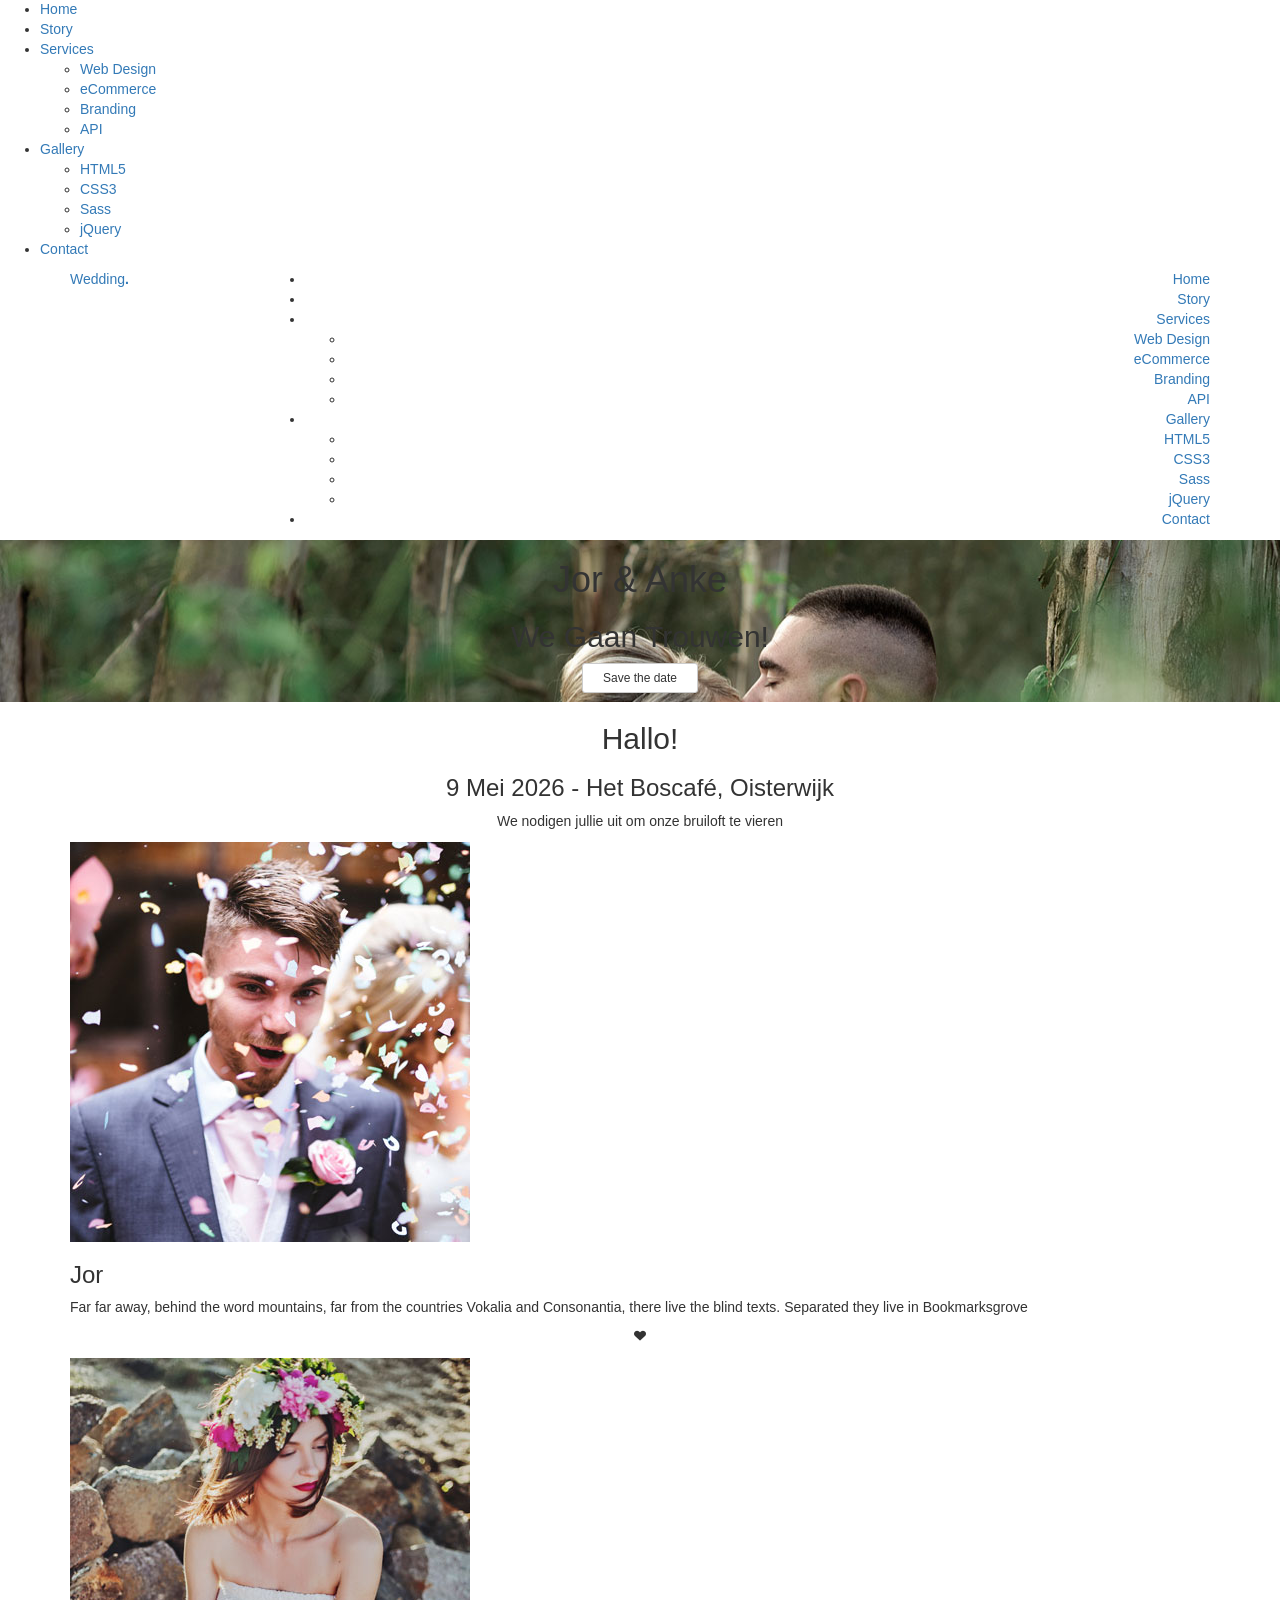
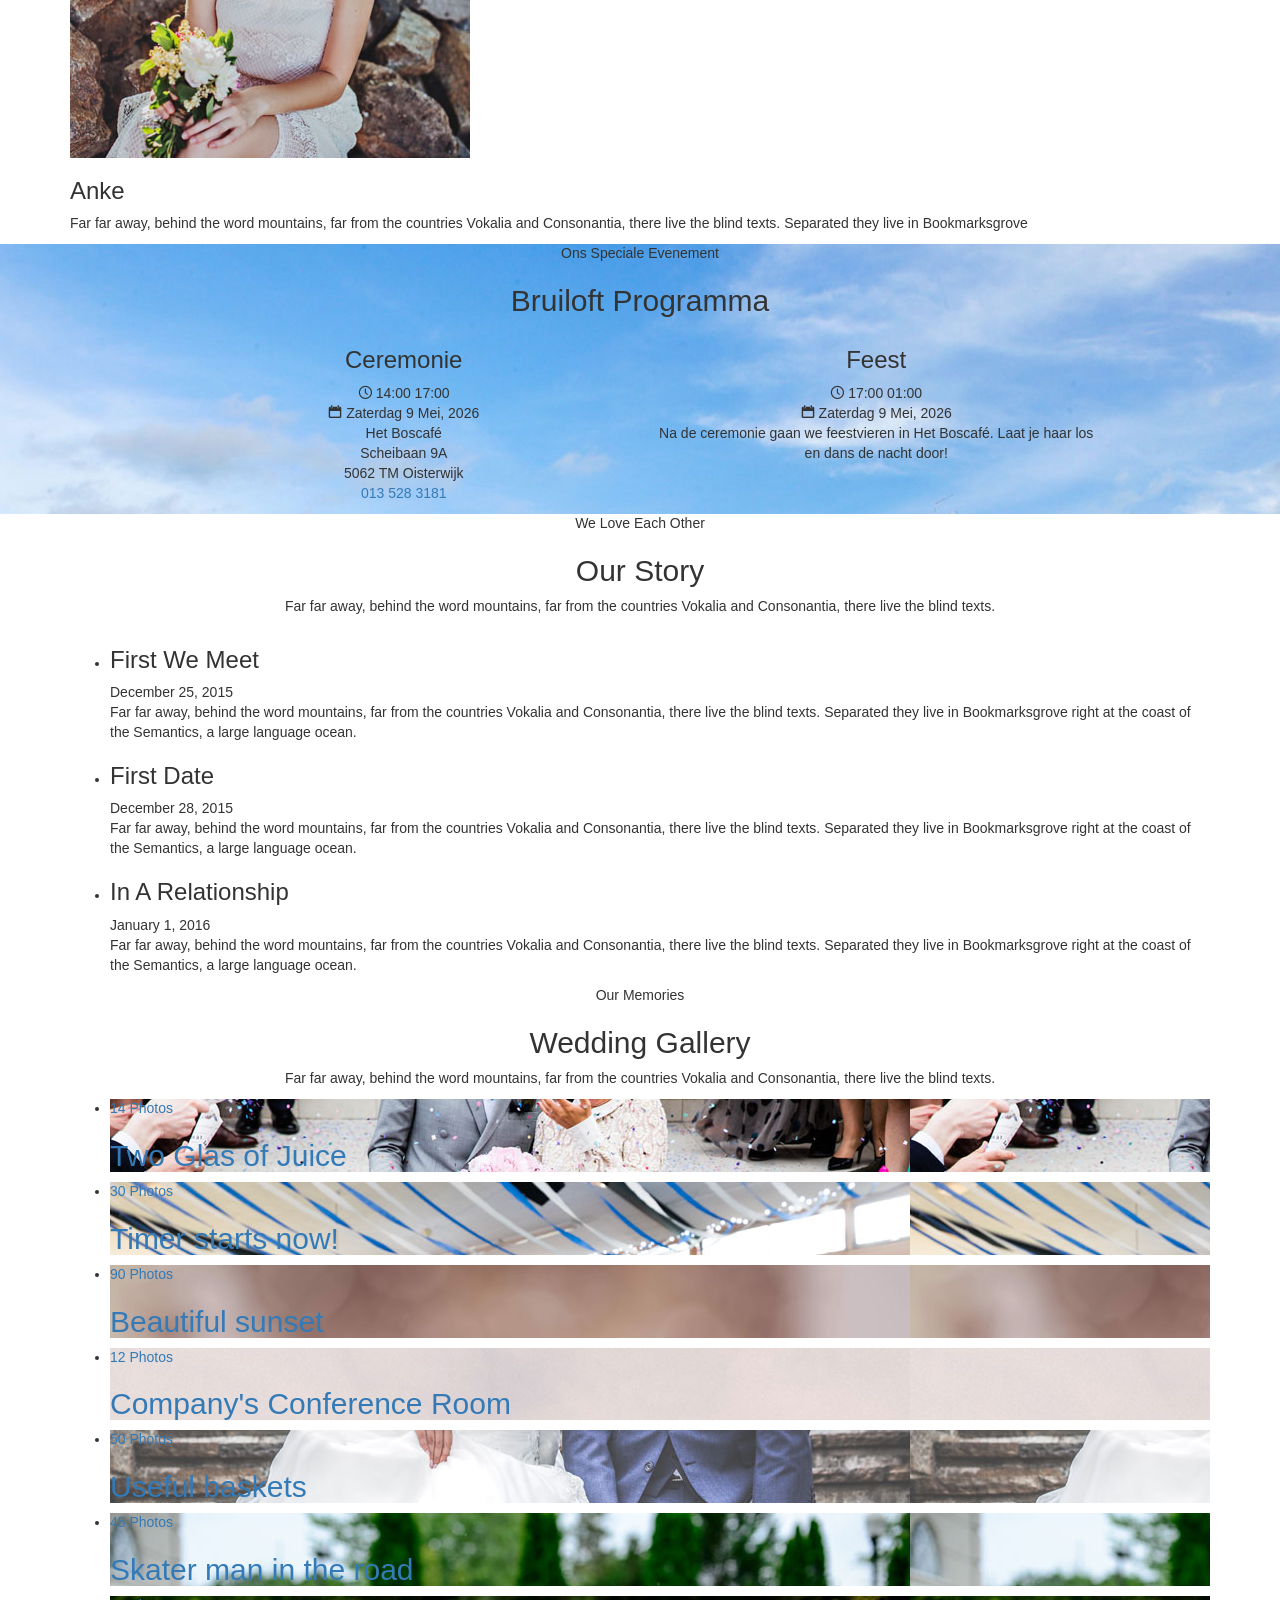
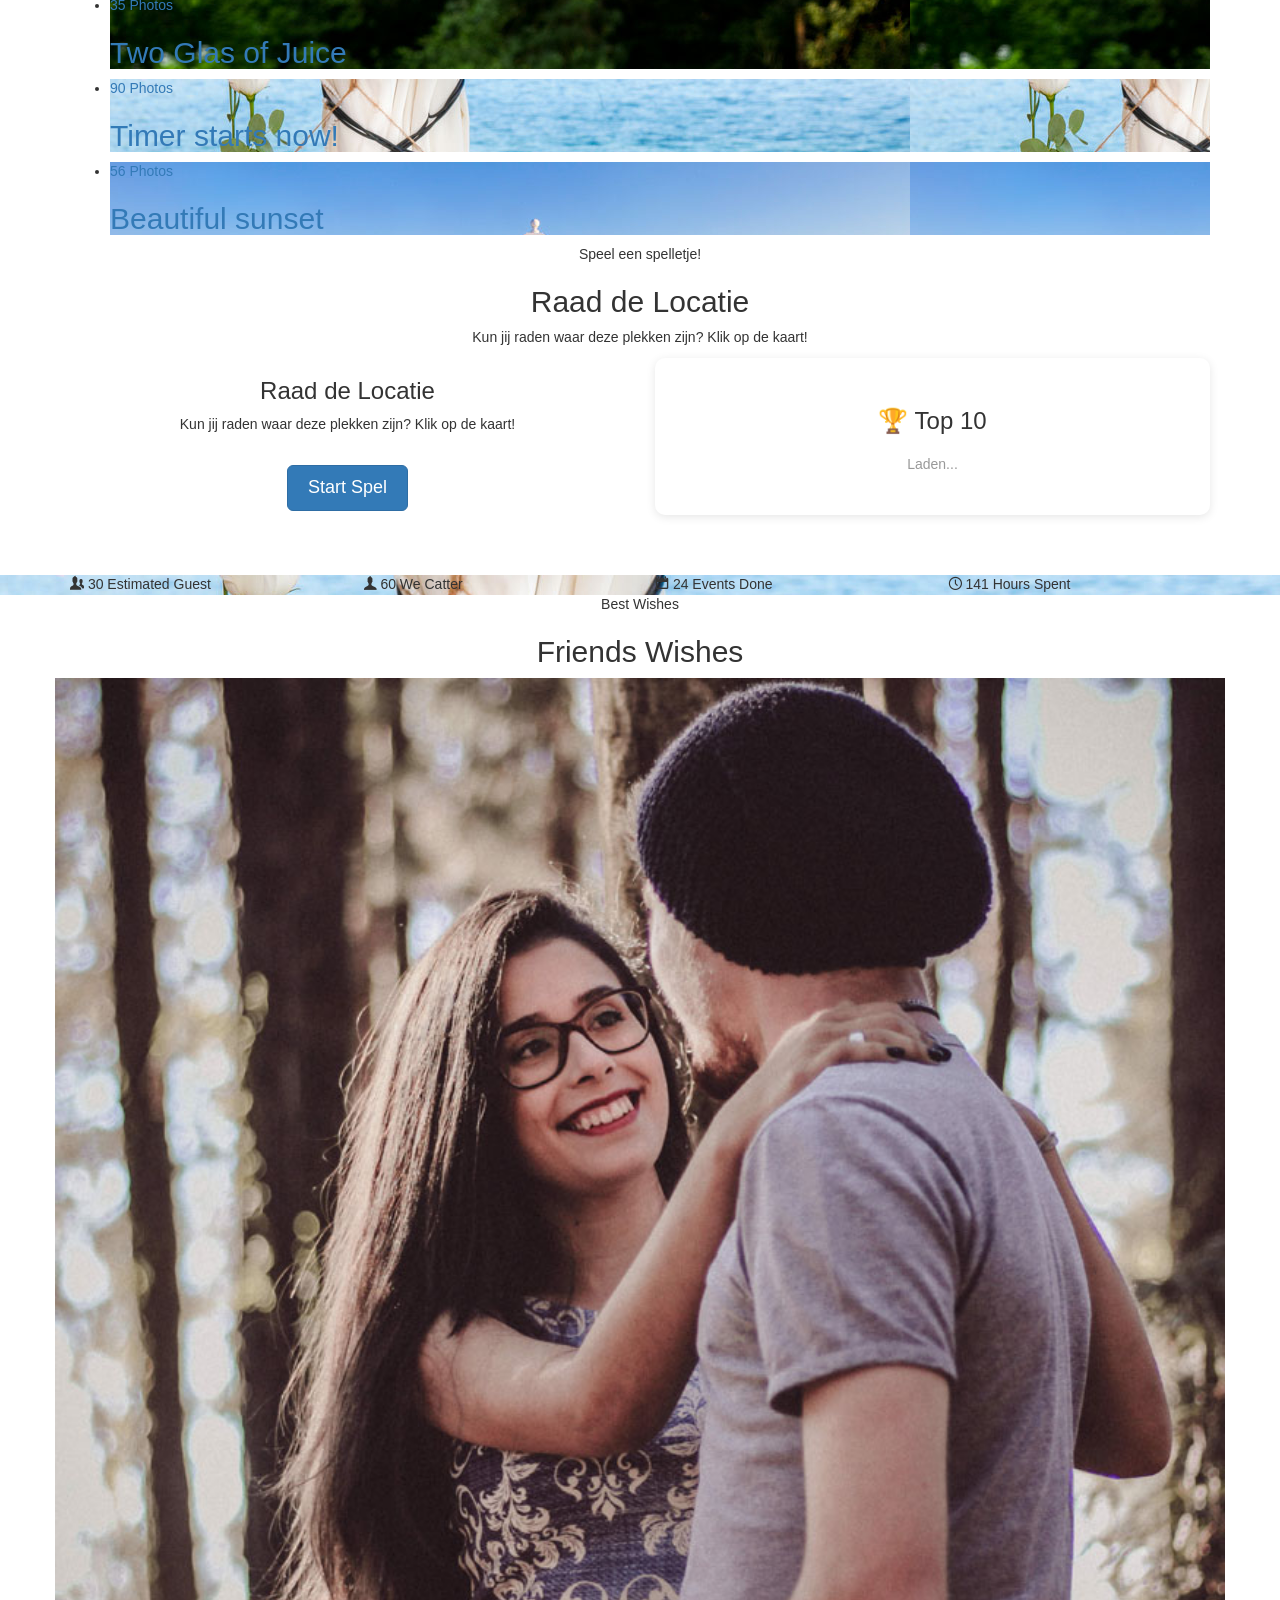
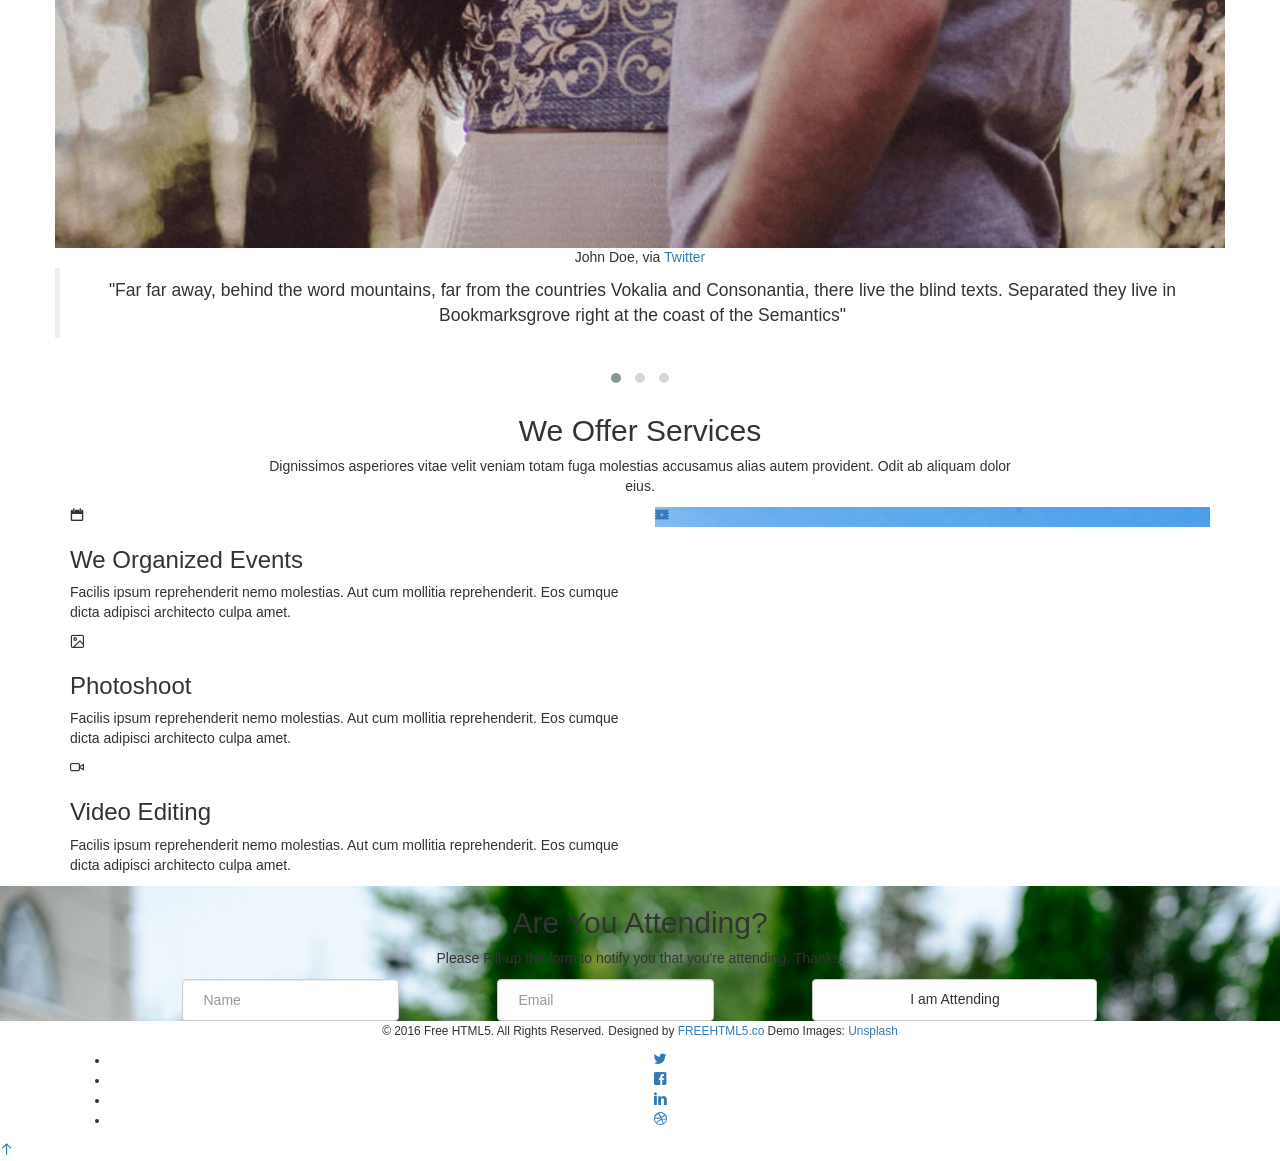
==== index.html @ e44f1c4b "goeguesser" ====
<!DOCTYPE html>
<!--[if lt IE 7]>      <html class="no-js lt-ie9 lt-ie8 lt-ie7"> <![endif]-->
<!--[if IE 7]>         <html class="no-js lt-ie9 lt-ie8"> <![endif]-->
<!--[if IE 8]>         <html class="no-js lt-ie9"> <![endif]-->
<!--[if gt IE 8]><!--> <html class="no-js"> <!--<![endif]-->
	<head>
	<meta charset="utf-8">
	<meta http-equiv="X-UA-Compatible" content="IE=edge">
	<title>Bruiloft Jor & Anke - 9 Mei 2026</title>
	<meta name="viewport" content="width=device-width, initial-scale=1">
	<meta name="description" content="Free HTML5 Template by FREEHTML5.CO" />
	<meta name="keywords" content="free html5, free template, free bootstrap, html5, css3, mobile first, responsive" />
	<meta name="author" content="FREEHTML5.CO" />
	
	<!-- Favicon -->
	<link rel="icon" type="image/png" href="images/website-icon.png">

  <!-- 
	//////////////////////////////////////////////////////

	FREE HTML5 TEMPLATE 
	DESIGNED & DEVELOPED by FREEHTML5.CO
		
	Website: 		http://freehtml5.co/
	Email: 			info@freehtml5.co
	Twitter: 		http://twitter.com/fh5co
	Facebook: 		https://www.facebook.com/fh5co

	//////////////////////////////////////////////////////
	 -->

  	<!-- Facebook and Twitter integration -->
	<meta property="og:title" content=""/>
	<meta property="og:image" content=""/>
	<meta property="og:url" content=""/>
	<meta property="og:site_name" content=""/>
	<meta property="og:description" content=""/>
	<meta name="twitter:title" content="" />
	<meta name="twitter:image" content="" />
	<meta name="twitter:url" content="" />
	<meta name="twitter:card" content="" />

	<link href='https://fonts.googleapis.com/css?family=Work+Sans:400,300,600,400italic,700' rel='stylesheet' type='text/css'>
	<link href="https://fonts.googleapis.com/css?family=Sacramento" rel="stylesheet">
	
	<!-- Animate.css -->
	<link rel="stylesheet" href="css/animate.css">
	<!-- Icomoon Icon Fonts-->
	<link rel="stylesheet" href="css/icomoon.css">
	<!-- Bootstrap  -->
	<link rel="stylesheet" href="css/bootstrap.css">

	<!-- Magnific Popup -->
	<link rel="stylesheet" href="css/magnific-popup.css">

	<!-- Owl Carousel  -->
	<link rel="stylesheet" href="css/owl.carousel.min.css">
	<link rel="stylesheet" href="css/owl.theme.default.min.css">

	<!-- Theme style  -->
	<link rel="stylesheet" href="css/style.css">

	<!-- Leaflet CSS -->
	<link rel="stylesheet" href="https://unpkg.com/leaflet@1.9.4/dist/leaflet.css" />

	<!-- Game Modal CSS -->
	<style>
		.game-modal {
			display: none;
			position: fixed;
			z-index: 9999;
			top: 0;
			left: 0;
			width: 100%;
			height: 100%;
			background-color: rgba(0, 0, 0, 0.95);
			overflow: auto;
		}
		.game-modal.active {
			display: block;
		}
		.game-modal-content {
			position: relative;
			width: 100%;
			height: 100%;
			padding: 20px;
			box-sizing: border-box;
		}
		.game-close {
			position: absolute;
			top: 20px;
			right: 30px;
			color: #fff;
			font-size: 40px;
			font-weight: bold;
			cursor: pointer;
			z-index: 10000;
			transition: color 0.3s;
		}
		.game-close:hover {
			color: #F14E95;
		}
		#game-play-modal .row {
			display: flex;
			height: calc(100vh - 40px);
			margin: 0;
			flex-wrap: nowrap;
		}
		#game-play-modal #map {
			height: calc(100vh - 100px);
			border-radius: 5px;
			border: 2px solid #ddd;
		}
		#game-play-modal .col-md-4 {
			background: white;
			padding: 20px;
			border-radius: 5px;
			margin-right: 15px;
			height: calc(100vh - 40px);
			overflow-y: auto;
			flex: 0 0 33.333333%;
			max-width: 33.333333%;
		}
		#game-play-modal .col-md-8 {
			padding-left: 0;
			flex: 0 0 66.666667%;
			max-width: 66.666667%;
		}
		#game-end-modal {
			background: white;
			padding: 40px;
			border-radius: 10px;
			max-width: 700px;
			margin: 5vh auto;
			max-height: 90vh;
			overflow-y: auto;
		}
	</style>

	<!-- Modernizr JS -->
	<script src="js/modernizr-2.6.2.min.js"></script>
	<!-- FOR IE9 below -->
	<!--[if lt IE 9]>
	<script src="js/respond.min.js"></script>
	<![endif]-->

	</head>
	<body>
		
	<div class="fh5co-loader"></div>
	
	<div id="page">
	<nav class="fh5co-nav" role="navigation">
		<div class="container">
			<div class="row">
				<div class="col-xs-2">
					<div id="fh5co-logo"><a href="index.html">Wedding<strong>.</strong></a></div>
				</div>
				<div class="col-xs-10 text-right menu-1">
					<ul>
						<li class="active"><a href="index.html">Home</a></li>
						<li><a href="about.html">Story</a></li>
						<li class="has-dropdown">
							<a href="services.html">Services</a>
							<ul class="dropdown">
								<li><a href="#">Web Design</a></li>
								<li><a href="#">eCommerce</a></li>
								<li><a href="#">Branding</a></li>
								<li><a href="#">API</a></li>
							</ul>
						</li>
						<li class="has-dropdown">
							<a href="gallery.html">Gallery</a>
							<ul class="dropdown">
								<li><a href="#">HTML5</a></li>
								<li><a href="#">CSS3</a></li>
								<li><a href="#">Sass</a></li>
								<li><a href="#">jQuery</a></li>
							</ul>
						</li>
						<li><a href="contact.html">Contact</a></li>
					</ul>
				</div>
			</div>
			
		</div>
	</nav>

	<header id="fh5co-header" class="fh5co-cover" role="banner" style="background-image:url(images/img_bg_2.jpg);" data-stellar-background-ratio="0.5">
		<div class="overlay"></div>
		<div class="container">
			<div class="row">
				<div class="col-md-8 col-md-offset-2 text-center">
					<div class="display-t">
						<div class="display-tc animate-box" data-animate-effect="fadeIn">
							<h1>Jor &amp; Anke</h1>
							<h2>We Gaan Trouwen!</h2>
							<div class="simply-countdown simply-countdown-one"></div>
							<p><a href="#" class="btn btn-default btn-sm">Save the date</a></p>
						</div>
					</div>
				</div>
			</div>
		</div>
	</header>

	<div id="fh5co-couple">
		<div class="container">
			<div class="row">
				<div class="col-md-8 col-md-offset-2 text-center fh5co-heading animate-box">
					<h2>Hallo!</h2>
					<h3>9 Mei 2026 - Het Boscafé, Oisterwijk</h3>
					<p>We nodigen jullie uit om onze bruiloft te vieren</p>
				</div>
			</div>
			<div class="couple-wrap animate-box">
				<div class="couple-half">
					<div class="groom">
						<img src="images/groom.jpg" alt="groom" class="img-responsive">
					</div>
					<div class="desc-groom">
						<h3>Jor</h3>
						<p>Far far away, behind the word mountains, far from the countries Vokalia and Consonantia, there live the blind texts. Separated they live in Bookmarksgrove</p>
					</div>
				</div>
				<p class="heart text-center"><i class="icon-heart2"></i></p>
				<div class="couple-half">
					<div class="bride">
						<img src="images/bride.jpg" alt="groom" class="img-responsive">
					</div>
					<div class="desc-bride">
						<h3>Anke</h3>
						<p>Far far away, behind the word mountains, far from the countries Vokalia and Consonantia, there live the blind texts. Separated they live in Bookmarksgrove</p>
					</div>
				</div>
			</div>
		</div>
	</div>

	<div id="fh5co-event" class="fh5co-bg" style="background-image:url(images/img_bg_3.jpg);">
		<div class="overlay"></div>
		<div class="container">
			<div class="row">
				<div class="col-md-8 col-md-offset-2 text-center fh5co-heading animate-box">
					<span>Ons Speciale Evenement</span>
					<h2>Bruiloft Programma</h2>
				</div>
			</div>
			<div class="row">
				<div class="display-t">
					<div class="display-tc">
						<div class="col-md-10 col-md-offset-1">
							<div class="col-md-6 col-sm-6 text-center">
								<div class="event-wrap animate-box">
									<h3>Ceremonie</h3>
									<div class="event-col">
										<i class="icon-clock"></i>
										<span>14:00</span>
										<span>17:00</span>
									</div>
									<div class="event-col">
										<i class="icon-calendar"></i>
										<span>Zaterdag 9</span>
										<span>Mei, 2026</span>
									</div>
									<p>Het Boscafé<br>Scheibaan 9A<br>5062 TM Oisterwijk<br><a href="tel:0135283181">013 528 3181</a></p>
								</div>
							</div>
							<div class="col-md-6 col-sm-6 text-center">
								<div class="event-wrap animate-box">
									<h3>Feest</h3>
									<div class="event-col">
										<i class="icon-clock"></i>
										<span>17:00</span>
										<span>01:00</span>
									</div>
									<div class="event-col">
										<i class="icon-calendar"></i>
										<span>Zaterdag 9</span>
										<span>Mei, 2026</span>
									</div>
									<p>Na de ceremonie gaan we feestvieren in Het Boscafé. Laat je haar los en dans de nacht door!</p>
								</div>
							</div>
						</div>
					</div>
				</div>
			</div>
		</div>
	</div>

	<div id="fh5co-couple-story">
		<div class="container">
			<div class="row">
				<div class="col-md-8 col-md-offset-2 text-center fh5co-heading animate-box">
					<span>We Love Each Other</span>
					<h2>Our Story</h2>
					<p>Far far away, behind the word mountains, far from the countries Vokalia and Consonantia, there live the blind texts.</p>
				</div>
			</div>
			<div class="row">
				<div class="col-md-12 col-md-offset-0">
					<ul class="timeline animate-box">
						<li class="animate-box">
							<div class="timeline-badge" style="background-image:url(images/couple-1.jpg);"></div>
							<div class="timeline-panel">
								<div class="timeline-heading">
									<h3 class="timeline-title">First We Meet</h3>
									<span class="date">December 25, 2015</span>
								</div>
								<div class="timeline-body">
									<p>Far far away, behind the word mountains, far from the countries Vokalia and Consonantia, there live the blind texts. Separated they live in Bookmarksgrove right at the coast of the Semantics, a large language ocean.</p>
								</div>
							</div>
						</li>
						<li class="timeline-inverted animate-box">
							<div class="timeline-badge" style="background-image:url(images/couple-2.jpg);"></div>
							<div class="timeline-panel">
								<div class="timeline-heading">
									<h3 class="timeline-title">First Date</h3>
									<span class="date">December 28, 2015</span>
								</div>
								<div class="timeline-body">
									<p>Far far away, behind the word mountains, far from the countries Vokalia and Consonantia, there live the blind texts. Separated they live in Bookmarksgrove right at the coast of the Semantics, a large language ocean.</p>
								</div>
							</div>
						</li>
						<li class="animate-box">
							<div class="timeline-badge" style="background-image:url(images/couple-3.jpg);"></div>
							<div class="timeline-panel">
								<div class="timeline-heading">
									<h3 class="timeline-title">In A Relationship</h3>
									<span class="date">January 1, 2016</span>
								</div>
								<div class="timeline-body">
									<p>Far far away, behind the word mountains, far from the countries Vokalia and Consonantia, there live the blind texts. Separated they live in Bookmarksgrove right at the coast of the Semantics, a large language ocean.</p>
								</div>
							</div>
						</li>
			    	</ul>
				</div>
			</div>
		</div>
	</div>

	<div id="fh5co-gallery" class="fh5co-section-gray">
		<div class="container">
			<div class="row">
				<div class="col-md-8 col-md-offset-2 text-center fh5co-heading animate-box">
					<span>Our Memories</span>
					<h2>Wedding Gallery</h2>
					<p>Far far away, behind the word mountains, far from the countries Vokalia and Consonantia, there live the blind texts.</p>
				</div>
			</div>
			<div class="row row-bottom-padded-md">
				<div class="col-md-12">
					<ul id="fh5co-gallery-list">
						
						<li class="one-third animate-box" data-animate-effect="fadeIn" style="background-image: url(images/gallery-1.jpg); "> 
						<a href="images/gallery-1.jpg">
							<div class="case-studies-summary">
								<span>14 Photos</span>
								<h2>Two Glas of Juice</h2>
							</div>
						</a>
					</li>
					<li class="one-third animate-box" data-animate-effect="fadeIn" style="background-image: url(images/gallery-2.jpg); ">
						<a href="#" class="color-2">
							<div class="case-studies-summary">
								<span>30 Photos</span>
								<h2>Timer starts now!</h2>
							</div>
						</a>
					</li>


					<li class="one-third animate-box" data-animate-effect="fadeIn" style="background-image: url(images/gallery-3.jpg); ">
						<a href="#" class="color-3">
							<div class="case-studies-summary">
								<span>90 Photos</span>
								<h2>Beautiful sunset</h2>
							</div>
						</a>
					</li>
					<li class="one-third animate-box" data-animate-effect="fadeIn" style="background-image: url(images/gallery-4.jpg); ">
						<a href="#" class="color-4">
							<div class="case-studies-summary">
								<span>12 Photos</span>
								<h2>Company's Conference Room</h2>
							</div>
						</a>
					</li>

						<li class="one-third animate-box" data-animate-effect="fadeIn" style="background-image: url(images/gallery-5.jpg); ">
							<a href="#" class="color-3">
								<div class="case-studies-summary">
									<span>50 Photos</span>
									<h2>Useful baskets</h2>
								</div>
							</a>
						</li>
						<li class="one-third animate-box" data-animate-effect="fadeIn" style="background-image: url(images/gallery-6.jpg); ">
							<a href="#" class="color-4">
								<div class="case-studies-summary">
									<span>45 Photos</span>
									<h2>Skater man in the road</h2>
								</div>
							</a>
						</li>

						<li class="one-third animate-box" data-animate-effect="fadeIn" style="background-image: url(images/gallery-7.jpg); ">
							<a href="#" class="color-4">
								<div class="case-studies-summary">
									<span>35 Photos</span>
									<h2>Two Glas of Juice</h2>
								</div>
							</a>
						</li>

						<li class="one-third animate-box" data-animate-effect="fadeIn" style="background-image: url(images/gallery-8.jpg); "> 
							<a href="#" class="color-5">
								<div class="case-studies-summary">
									<span>90 Photos</span>
									<h2>Timer starts now!</h2>
								</div>
							</a>
						</li>
						<li class="one-third animate-box" data-animate-effect="fadeIn" style="background-image: url(images/gallery-9.jpg); ">
							<a href="#" class="color-6">
								<div class="case-studies-summary">
									<span>56 Photos</span>
									<h2>Beautiful sunset</h2>
								</div>
							</a>
						</li>
					</ul>		
				</div>
			</div>
		</div>
	</div>

	<div id="fh5co-geogame" class="fh5co-section-gray" style="padding-bottom: 60px;">
		<div class="container">
			<div class="row">
				<div class="col-md-8 col-md-offset-2 text-center fh5co-heading animate-box">
					<span>Speel een spelletje!</span>
					<h2>Raad de Locatie</h2>
					<p>Kun jij raden waar deze plekken zijn? Klik op de kaart!</p>
				</div>
			</div>
			<div class="row">
				<div class="col-md-6">
					<div id="game-container" class="text-center">
						<h3>Raad de Locatie</h3>
						<p>Kun jij raden waar deze plekken zijn? Klik op de kaart!</p>
						<button class="btn btn-primary btn-lg" id="start-game-btn" style="margin-top: 20px;">Start Spel</button>
					</div>
				</div>
				<div class="col-md-6">
					<div style="background: white; padding: 30px; border-radius: 10px; box-shadow: 0 2px 10px rgba(0,0,0,0.1);">
						<h3 class="text-center" style="margin-bottom: 20px;">🏆 Top 10</h3>
						<div id="main-leaderboard-list">
							<p style="text-align: center; color: #999;">Laden...</p>
						</div>
					</div>
				</div>
			</div>
		</div>
	</div>

	<!-- Game Modal -->
	<div id="game-modal" class="game-modal">
		<span class="game-close" id="close-game-modal">&times;</span>
		<div class="game-modal-content">
			<!-- Game Play Screen -->
			<div id="game-play-modal" style="display: none;">
				<div class="row">
					<div class="col-md-4">
						<div class="text-center" style="margin-bottom: 20px;">
						<h4 style="color: #333; margin: 0;">Ronde <span id="current-round">1</span> van 5</h4>
						<p id="question-text" style="color: #666; margin-top: 10px;">Waar is deze foto genomen?</p>
						</div>
						<div style="background: #f0f0f0; padding: 15px; border-radius: 5px; margin-bottom: 20px;">
							<img id="question-image" src="" alt="Raad de locatie" style="width: 100%; height: auto; border-radius: 5px;">
						</div>
						<div id="feedback" style="margin-top: 15px; text-align: center; font-weight: bold; min-height: 60px;"></div>
						<div class="text-center" style="margin-top: 15px;">
							<button id="next-button" class="btn btn-primary" style="display: none;">Volgende Ronde</button>
						</div>
					</div>
					<div class="col-md-8">
						<div id="map"></div>
					</div>
				</div>
			</div>

			<!-- Game End Screen -->
			<div id="game-end-modal" style="display: none;">
				<div class="text-center">
					<h3>Spel Afgelopen!</h3>
					<div style="margin: 30px 0;">
						<div style="font-size: 60px; color: #F14E95;">
							<span id="final-score">0</span> punten
						</div>
						<p style="font-size: 20px; margin-top: 10px;" id="score-message">Geweldig gedaan!</p>
					</div>
					
					<!-- Save to Leaderboard -->
					<div id="save-score-section" style="margin: 30px auto; max-width: 400px;">
						<h4>Zet je naam op de leaderboard!</h4>
						<div style="margin: 15px 0;">
							<input type="text" id="player-name" class="form-control" placeholder="Je naam" maxlength="30" style="text-align: center; font-size: 18px;">
						</div>
						<button class="btn btn-success btn-lg" id="save-score-btn">💾 Opslaan op Leaderboard</button>
						<div id="save-feedback" style="margin-top: 10px; font-weight: bold;"></div>
					</div>

					<div id="round-details" style="text-align: left; max-width: 500px; margin: 0 auto 30px;">
						<!-- Round details will be inserted here -->
					</div>

					<!-- Leaderboard Display -->
					<div id="leaderboard-section" style="margin: 30px auto; max-width: 500px;">
						<h4 style="margin-bottom: 20px;">🏆 Top 10 Leaderboard</h4>
						<div id="leaderboard-list" style="text-align: left;">
							<p style="text-align: center; color: #999;">Laden...</p>
						</div>
					</div>

					<button class="btn btn-primary" id="restart-game-btn">Speel Opnieuw</button>
					<button class="btn btn-default" id="close-end-game-btn" style="margin-left: 10px;">Sluiten</button>
				</div>
			</div>
		</div>
		</div>
	</div>

	<!-- Leaderboard Section -->
	<div id="fh5co-leaderboard" style="display: none;">
		<!-- Hidden - leaderboard moved to game section above -->
	</div>

	<div id="fh5co-counter" class="fh5co-bg fh5co-counter" style="background-image:url(images/img_bg_5.jpg);">
		<div class="overlay"></div>
		<div class="container">
			<div class="row">
				<div class="display-t">
					<div class="display-tc">
						<div class="col-md-3 col-sm-6 animate-box">
							<div class="feature-center">
								<span class="icon">
									<i class="icon-users"></i>
								</span>

								<span class="counter js-counter" data-from="0" data-to="500" data-speed="5000" data-refresh-interval="50">1</span>
								<span class="counter-label">Estimated Guest</span>

							</div>
						</div>
						<div class="col-md-3 col-sm-6 animate-box">
							<div class="feature-center">
								<span class="icon">
									<i class="icon-user"></i>
								</span>

								<span class="counter js-counter" data-from="0" data-to="1000" data-speed="5000" data-refresh-interval="50">1</span>
								<span class="counter-label">We Catter</span>
							</div>
						</div>
						<div class="col-md-3 col-sm-6 animate-box">
							<div class="feature-center">
								<span class="icon">
									<i class="icon-calendar"></i>
								</span>
								<span class="counter js-counter" data-from="0" data-to="402" data-speed="5000" data-refresh-interval="50">1</span>
								<span class="counter-label">Events Done</span>
							</div>
						</div>
						<div class="col-md-3 col-sm-6 animate-box">
							<div class="feature-center">
								<span class="icon">
									<i class="icon-clock"></i>
								</span>

								<span class="counter js-counter" data-from="0" data-to="2345" data-speed="5000" data-refresh-interval="50">1</span>
								<span class="counter-label">Hours Spent</span>

							</div>
						</div>
					</div>
				</div>
			</div>
		</div>
	</div>

	<div id="fh5co-testimonial">
		<div class="container">
			<div class="row">
				<div class="row animate-box">
					<div class="col-md-8 col-md-offset-2 text-center fh5co-heading">
						<span>Best Wishes</span>
						<h2>Friends Wishes</h2>
					</div>
				</div>
				<div class="row">
					<div class="col-md-12 animate-box">
						<div class="wrap-testimony">
							<div class="owl-carousel-fullwidth">
								<div class="item">
									<div class="testimony-slide active text-center">
										<figure>
											<img src="images/couple-1.jpg" alt="user">
										</figure>
										<span>John Doe, via <a href="#" class="twitter">Twitter</a></span>
										<blockquote>
											<p>"Far far away, behind the word mountains, far from the countries Vokalia and Consonantia, there live the blind texts. Separated they live in Bookmarksgrove right at the coast of the Semantics"</p>
										</blockquote>
									</div>
								</div>
								<div class="item">
									<div class="testimony-slide active text-center">
										<figure>
											<img src="images/couple-2.jpg" alt="user">
										</figure>
										<span>John Doe, via <a href="#" class="twitter">Twitter</a></span>
										<blockquote>
											<p>"Far far away, behind the word mountains, far from the countries Vokalia and Consonantia, at the coast of the Semantics, a large language ocean."</p>
										</blockquote>
									</div>
								</div>
								<div class="item">
									<div class="testimony-slide active text-center">
										<figure>
											<img src="images/couple-3.jpg" alt="user">
										</figure>
										<span>John Doe, via <a href="#" class="twitter">Twitter</a></span>
										<blockquote>
											<p>"Far far away, far from the countries Vokalia and Consonantia, there live the blind texts. Separated they live in Bookmarksgrove right at the coast of the Semantics, a large language ocean."</p>
										</blockquote>
									</div>
								</div>
							</div>
						</div>
					</div>
				</div>
			</div>
		</div>
	</div>

	<div id="fh5co-services" class="fh5co-section-gray">
		<div class="container">
			
			<div class="row animate-box">
				<div class="col-md-8 col-md-offset-2 text-center fh5co-heading">
					<h2>We Offer Services</h2>
					<p>Dignissimos asperiores vitae velit veniam totam fuga molestias accusamus alias autem provident. Odit ab aliquam dolor eius.</p>
				</div>
			</div>

			<div class="row">
				<div class="col-md-6">
					<div class="feature-left animate-box" data-animate-effect="fadeInLeft">
						<span class="icon">
							<i class="icon-calendar"></i>
						</span>
						<div class="feature-copy">
							<h3>We Organized Events</h3>
							<p>Facilis ipsum reprehenderit nemo molestias. Aut cum mollitia reprehenderit. Eos cumque dicta adipisci architecto culpa amet.</p>
						</div>
					</div>

					<div class="feature-left animate-box" data-animate-effect="fadeInLeft">
						<span class="icon">
							<i class="icon-image"></i>
						</span>
						<div class="feature-copy">
							<h3>Photoshoot</h3>
							<p>Facilis ipsum reprehenderit nemo molestias. Aut cum mollitia reprehenderit. Eos cumque dicta adipisci architecto culpa amet.</p>
						</div>
					</div>

					<div class="feature-left animate-box" data-animate-effect="fadeInLeft">
						<span class="icon">
							<i class="icon-video"></i>
						</span>
						<div class="feature-copy">
							<h3>Video Editing</h3>
							<p>Facilis ipsum reprehenderit nemo molestias. Aut cum mollitia reprehenderit. Eos cumque dicta adipisci architecto culpa amet.</p>
						</div>
					</div>

				</div>

				<div class="col-md-6 animate-box">
					<div class="fh5co-video fh5co-bg" style="background-image: url(images/img_bg_3.jpg); ">
						<a href="https://vimeo.com/channels/staffpicks/93951774" class="popup-vimeo"><i class="icon-video2"></i></a>
						<div class="overlay"></div>
					</div>
				</div>
			</div>

			
		</div>
	</div>


	<div id="fh5co-started" class="fh5co-bg" style="background-image:url(images/img_bg_4.jpg);">
		<div class="overlay"></div>
		<div class="container">
			<div class="row animate-box">
				<div class="col-md-8 col-md-offset-2 text-center fh5co-heading">
					<h2>Are You Attending?</h2>
					<p>Please Fill-up the form to notify you that you're attending. Thanks.</p>
				</div>
			</div>
			<div class="row animate-box">
				<div class="col-md-10 col-md-offset-1">
					<form class="form-inline">
						<div class="col-md-4 col-sm-4">
							<div class="form-group">
								<label for="name" class="sr-only">Name</label>
								<input type="name" class="form-control" id="name" placeholder="Name">
							</div>
						</div>
						<div class="col-md-4 col-sm-4">
							<div class="form-group">
								<label for="email" class="sr-only">Email</label>
								<input type="email" class="form-control" id="email" placeholder="Email">
							</div>
						</div>
						<div class="col-md-4 col-sm-4">
							<button type="submit" class="btn btn-default btn-block">I am Attending</button>
						</div>
					</form>
				</div>
			</div>
		</div>
	</div>

	<footer id="fh5co-footer" role="contentinfo">
		<div class="container">

			<div class="row copyright">
				<div class="col-md-12 text-center">
					<p>
						<small class="block">&copy; 2016 Free HTML5. All Rights Reserved.</small> 
						<small class="block">Designed by <a href="http://freehtml5.co/" target="_blank">FREEHTML5.co</a> Demo Images: <a href="http://unsplash.co/" target="_blank">Unsplash</a></small>
					</p>
					<p>
						<ul class="fh5co-social-icons">
							<li><a href="#"><i class="icon-twitter"></i></a></li>
							<li><a href="#"><i class="icon-facebook"></i></a></li>
							<li><a href="#"><i class="icon-linkedin"></i></a></li>
							<li><a href="#"><i class="icon-dribbble"></i></a></li>
						</ul>
					</p>
				</div>
			</div>

		</div>
	</footer>
	</div>

	<div class="gototop js-top">
		<a href="#" class="js-gotop"><i class="icon-arrow-up"></i></a>
	</div>
	
	<!-- jQuery -->
	<script src="js/jquery.min.js"></script>
	<!-- jQuery Easing -->
	<script src="js/jquery.easing.1.3.js"></script>
	<!-- Bootstrap -->
	<script src="js/bootstrap.min.js"></script>
	<!-- Waypoints -->
	<script src="js/jquery.waypoints.min.js"></script>
	<!-- Carousel -->
	<script src="js/owl.carousel.min.js"></script>
	<!-- countTo -->
	<script src="js/jquery.countTo.js"></script>

	<!-- Stellar -->
	<script src="js/jquery.stellar.min.js"></script>
	<!-- Magnific Popup -->
	<script src="js/jquery.magnific-popup.min.js"></script>
	<script src="js/magnific-popup-options.js"></script>

	<!-- // <script src="https://cdnjs.cloudflare.com/ajax/libs/prism/0.0.1/prism.min.js"></script> -->
	<script src="js/simplyCountdown.js"></script>
	<!-- Main -->
	<script src="js/main.js"></script>
	<!-- Leaflet JS -->
	<script src="https://unpkg.com/leaflet@1.9.4/dist/leaflet.js"></script>
	<!-- Supabase JS -->
	<script src="https://cdn.jsdelivr.net/npm/@supabase/supabase-js@2"></script>
	<!-- GeoGuesser Game -->
	<script src="js/geo-guesser.js"></script>

	<script>
    var d = new Date(2026, 4, 9); // May 9, 2026 (month is 0-indexed)

    // default example
    simplyCountdown('.simply-countdown-one', {
        year: d.getFullYear(),
        month: d.getMonth() + 1,
        day: d.getDate()
    });

    //jQuery example
    $('#simply-countdown-losange').simplyCountdown({
        year: d.getFullYear(),
        month: d.getMonth() + 1,
        day: d.getDate(),
        enableUtc: false
    });
</script>

	</body>
</html>
---- css/icomoon.css ----
@font-face {
  font-family: 'icomoon';
  src:  url('../fonts/icomoon/icomoon.eot?6iuir');
  src:  url('../fonts/icomoon/icomoon.eot?6iuir#iefix') format('embedded-opentype'),
    url('../fonts/icomoon/icomoon.ttf?6iuir') format('truetype'),
    url('../fonts/icomoon/icomoon.woff?6iuir') format('woff'),
    url('../fonts/icomoon/icomoon.svg?6iuir#icomoon') format('svg');
  font-weight: normal;
  font-style: normal;
}

[class^="icon-"], [class*=" icon-"] {
  /* use !important to prevent issues with browser extensions that change fonts */
  font-family: 'icomoon' !important;
  speak: none;
  font-style: normal;
  font-weight: normal;
  font-variant: normal;
  text-transform: none;
  line-height: 1;

  /* Better Font Rendering =========== */
  -webkit-font-smoothing: antialiased;
  -moz-osx-font-smoothing: grayscale;
}

.icon-eye:before {
  content: "\e000";
}
.icon-paper-clip:before {
  content: "\e001";
}
.icon-mail:before {
  content: "\e002";
}
.icon-toggle:before {
  content: "\e003";
}
.icon-layout:before {
  content: "\e004";
}
.icon-link:before {
  content: "\e005";
}
.icon-bell:before {
  content: "\e006";
}
.icon-lock:before {
  content: "\e007";
}
.icon-unlock:before {
  content: "\e008";
}
.icon-ribbon:before {
  content: "\e009";
}
.icon-image:before {
  content: "\e010";
}
.icon-signal:before {
  content: "\e011";
}
.icon-target:before {
  content: "\e012";
}
.icon-clipboard:before {
  content: "\e013";
}
.icon-clock:before {
  content: "\e014";
}
.icon-watch:before {
  content: "\e015";
}
.icon-air-play:before {
  content: "\e016";
}
.icon-camera:before {
  content: "\e017";
}
.icon-video:before {
  content: "\e018";
}
.icon-disc:before {
  content: "\e019";
}
.icon-printer:before {
  content: "\e020";
}
.icon-monitor:before {
  content: "\e021";
}
.icon-server:before {
  content: "\e022";
}
.icon-cog:before {
  content: "\e023";
}
.icon-heart:before {
  content: "\e024";
}
.icon-paragraph:before {
  content: "\e025";
}
.icon-align-justify:before {
  content: "\e026";
}
.icon-align-left:before {
  content: "\e027";
}
.icon-align-center:before {
  content: "\e028";
}
.icon-align-right:before {
  content: "\e029";
}
.icon-book:before {
  content: "\e030";
}
.icon-layers:before {
  content: "\e031";
}
.icon-stack:before {
  content: "\e032";
}
.icon-stack-2:before {
  content: "\e033";
}
.icon-paper:before {
  content: "\e034";
}
.icon-paper-stack:before {
  content: "\e035";
}
.icon-search:before {
  content: "\e036";
}
.icon-zoom-in:before {
  content: "\e037";
}
.icon-zoom-out:before {
  content: "\e038";
}
.icon-reply:before {
  content: "\e039";
}
.icon-circle-plus:before {
  content: "\e040";
}
.icon-circle-minus:before {
  content: "\e041";
}
.icon-circle-check:before {
  content: "\e042";
}
.icon-circle-cross:before {
  content: "\e043";
}
.icon-square-plus:before {
  content: "\e044";
}
.icon-square-minus:before {
  content: "\e045";
}
.icon-square-check:before {
  content: "\e046";
}
.icon-square-cross:before {
  content: "\e047";
}
.icon-microphone:before {
  content: "\e048";
}
.icon-record:before {
  content: "\e049";
}
.icon-skip-back:before {
  content: "\e050";
}
.icon-rewind:before {
  content: "\e051";
}
.icon-play:before {
  content: "\e052";
}
.icon-pause:before {
  content: "\e053";
}
.icon-stop:before {
  content: "\e054";
}
.icon-fast-forward:before {
  content: "\e055";
}
.icon-skip-forward:before {
  content: "\e056";
}
.icon-shuffle:before {
  content: "\e057";
}
.icon-repeat:before {
  content: "\e058";
}
.icon-folder:before {
  content: "\e059";
}
.icon-umbrella:before {
  content: "\e060";
}
.icon-moon:before {
  content: "\e061";
}
.icon-thermometer:before {
  content: "\e062";
}
.icon-drop:before {
  content: "\e063";
}
.icon-sun:before {
  content: "\e064";
}
.icon-cloud:before {
  content: "\e065";
}
.icon-cloud-upload:before {
  content: "\e066";
}
.icon-cloud-download:before {
  content: "\e067";
}
.icon-upload:before {
  content: "\e068";
}
.icon-download:before {
  content: "\e069";
}
.icon-location:before {
  content: "\e070";
}
.icon-location-2:before {
  content: "\e071";
}
.icon-map:before {
  content: "\e072";
}
.icon-battery:before {
  content: "\e073";
}
.icon-head:before {
  content: "\e074";
}
.icon-briefcase:before {
  content: "\e075";
}
.icon-speech-bubble:before {
  content: "\e076";
}
.icon-anchor:before {
  content: "\e077";
}
.icon-globe:before {
  content: "\e078";
}
.icon-box:before {
  content: "\e079";
}
.icon-reload:before {
  content: "\e080";
}
.icon-share:before {
  content: "\e081";
}
.icon-marquee:before {
  content: "\e082";
}
.icon-marquee-plus:before {
  content: "\e083";
}
.icon-marquee-minus:before {
  content: "\e084";
}
.icon-tag:before {
  content: "\e085";
}
.icon-power:before {
  content: "\e086";
}
.icon-command:before {
  content: "\e087";
}
.icon-alt:before {
  content: "\e088";
}
.icon-esc:before {
  content: "\e089";
}
.icon-bar-graph:before {
  content: "\e090";
}
.icon-bar-graph-2:before {
  content: "\e091";
}
.icon-pie-graph:before {
  content: "\e092";
}
.icon-star:before {
  content: "\e093";
}
.icon-arrow-left:before {
  content: "\e094";
}
.icon-arrow-right:before {
  content: "\e095";
}
.icon-arrow-up:before {
  content: "\e096";
}
.icon-arrow-down:before {
  content: "\e097";
}
.icon-volume:before {
  content: "\e098";
}
.icon-mute:before {
  content: "\e099";
}
.icon-content-right:before {
  content: "\e100";
}
.icon-content-left:before {
  content: "\e101";
}
.icon-grid:before {
  content: "\e102";
}
.icon-grid-2:before {
  content: "\e103";
}
.icon-columns:before {
  content: "\e104";
}
.icon-loader:before {
  content: "\e105";
}
.icon-bag:before {
  content: "\e106";
}
.icon-ban:before {
  content: "\e107";
}
.icon-flag:before {
  content: "\e108";
}
.icon-trash:before {
  content: "\e109";
}
.icon-expand:before {
  content: "\e110";
}
.icon-contract:before {
  content: "\e111";
}
.icon-maximize:before {
  content: "\e112";
}
.icon-minimize:before {
  content: "\e113";
}
.icon-plus:before {
  content: "\e114";
}
.icon-minus:before {
  content: "\e115";
}
.icon-check:before {
  content: "\e116";
}
.icon-cross:before {
  content: "\e117";
}
.icon-move:before {
  content: "\e118";
}
.icon-delete:before {
  content: "\e119";
}
.icon-menu:before {
  content: "\e120";
}
.icon-archive:before {
  content: "\e121";
}
.icon-inbox:before {
  content: "\e122";
}
.icon-outbox:before {
  content: "\e123";
}
.icon-file:before {
  content: "\e124";
}
.icon-file-add:before {
  content: "\e125";
}
.icon-file-subtract:before {
  content: "\e126";
}
.icon-help:before {
  content: "\e127";
}
.icon-open:before {
  content: "\e128";
}
.icon-ellipsis:before {
  content: "\e129";
}
.icon-add-to-list:before {
  content: "\e900";
}
.icon-classic-computer:before {
  content: "\e901";
}
.icon-controller-fast-backward:before {
  content: "\e902";
}
.icon-creative-commons-attribution:before {
  content: "\e903";
}
.icon-creative-commons-noderivs:before {
  content: "\e904";
}
.icon-creative-commons-noncommercial-eu:before {
  content: "\e905";
}
.icon-creative-commons-noncommercial-us:before {
  content: "\e906";
}
.icon-creative-commons-public-domain:before {
  content: "\e907";
}
.icon-creative-commons-remix:before {
  content: "\e908";
}
.icon-creative-commons-share:before {
  content: "\e909";
}
.icon-creative-commons-sharealike:before {
  content: "\e90a";
}
.icon-creative-commons:before {
  content: "\e90b";
}
.icon-document-landscape:before {
  content: "\e90c";
}
.icon-remove-user:before {
  content: "\e90d";
}
.icon-warning:before {
  content: "\e90e";
}
.icon-arrow-bold-down:before {
  content: "\e90f";
}
.icon-arrow-bold-left:before {
  content: "\e910";
}
.icon-arrow-bold-right:before {
  content: "\e911";
}
.icon-arrow-bold-up:before {
  content: "\e912";
}
.icon-arrow-down2:before {
  content: "\e913";
}
.icon-arrow-left2:before {
  content: "\e914";
}
.icon-arrow-long-down:before {
  content: "\e915";
}
.icon-arrow-long-left:before {
  content: "\e916";
}
.icon-arrow-long-right:before {
  content: "\e917";
}
.icon-arrow-long-up:before {
  content: "\e918";
}
.icon-arrow-right2:before {
  content: "\e919";
}
.icon-arrow-up2:before {
  content: "\e91a";
}
.icon-arrow-with-circle-down:before {
  content: "\e91b";
}
.icon-arrow-with-circle-left:before {
  content: "\e91c";
}
.icon-arrow-with-circle-right:before {
  content: "\e91d";
}
.icon-arrow-with-circle-up:before {
  content: "\e91e";
}
.icon-bookmark:before {
  content: "\e91f";
}
.icon-bookmarks:before {
  content: "\e920";
}
.icon-chevron-down:before {
  content: "\e921";
}
.icon-chevron-left:before {
  content: "\e922";
}
.icon-chevron-right:before {
  content: "\e923";
}
.icon-chevron-small-down:before {
  content: "\e924";
}
.icon-chevron-small-left:before {
  content: "\e925";
}
.icon-chevron-small-right:before {
  content: "\e926";
}
.icon-chevron-small-up:before {
  content: "\e927";
}
.icon-chevron-thin-down:before {
  content: "\e928";
}
.icon-chevron-thin-left:before {
  content: "\e929";
}
.icon-chevron-thin-right:before {
  content: "\e92a";
}
.icon-chevron-thin-up:before {
  content: "\e92b";
}
.icon-chevron-up:before {
  content: "\e92c";
}
.icon-chevron-with-circle-down:before {
  content: "\e92d";
}
.icon-chevron-with-circle-left:before {
  content: "\e92e";
}
.icon-chevron-with-circle-right:before {
  content: "\e92f";
}
.icon-chevron-with-circle-up:before {
  content: "\e930";
}
.icon-cloud2:before {
  content: "\e931";
}
.icon-controller-fast-forward:before {
  content: "\e932";
}
.icon-controller-jump-to-start:before {
  content: "\e933";
}
.icon-controller-next:before {
  content: "\e934";
}
.icon-controller-paus:before {
  content: "\e935";
}
.icon-controller-play:before {
  content: "\e936";
}
.icon-controller-record:before {
  content: "\e937";
}
.icon-controller-stop:before {
  content: "\e938";
}
.icon-controller-volume:before {
  content: "\e939";
}
.icon-dot-single:before {
  content: "\e93a";
}
.icon-dots-three-horizontal:before {
  content: "\e93b";
}
.icon-dots-three-vertical:before {
  content: "\e93c";
}
.icon-dots-two-horizontal:before {
  content: "\e93d";
}
.icon-dots-two-vertical:before {
  content: "\e93e";
}
.icon-download2:before {
  content: "\e93f";
}
.icon-emoji-flirt:before {
  content: "\e940";
}
.icon-flow-branch:before {
  content: "\e941";
}
.icon-flow-cascade:before {
  content: "\e942";
}
.icon-flow-line:before {
  content: "\e943";
}
.icon-flow-parallel:before {
  content: "\e944";
}
.icon-flow-tree:before {
  content: "\e945";
}
.icon-install:before {
  content: "\e946";
}
.icon-layers2:before {
  content: "\e947";
}
.icon-open-book:before {
  content: "\e948";
}
.icon-resize-100:before {
  content: "\e949";
}
.icon-resize-full-screen:before {
  content: "\e94a";
}
.icon-save:before {
  content: "\e94b";
}
.icon-select-arrows:before {
  content: "\e94c";
}
.icon-sound-mute:before {
  content: "\e94d";
}
.icon-sound:before {
  content: "\e94e";
}
.icon-trash2:before {
  content: "\e94f";
}
.icon-triangle-down:before {
  content: "\e950";
}
.icon-triangle-left:before {
  content: "\e951";
}
.icon-triangle-right:before {
  content: "\e952";
}
.icon-triangle-up:before {
  content: "\e953";
}
.icon-uninstall:before {
  content: "\e954";
}
.icon-upload-to-cloud:before {
  content: "\e955";
}
.icon-upload2:before {
  content: "\e956";
}
.icon-add-user:before {
  content: "\e957";
}
.icon-address:before {
  content: "\e958";
}
.icon-adjust:before {
  content: "\e959";
}
.icon-air:before {
  content: "\e95a";
}
.icon-aircraft-landing:before {
  content: "\e95b";
}
.icon-aircraft-take-off:before {
  content: "\e95c";
}
.icon-aircraft:before {
  content: "\e95d";
}
.icon-align-bottom:before {
  content: "\e95e";
}
.icon-align-horizontal-middle:before {
  content: "\e95f";
}
.icon-align-left2:before {
  content: "\e960";
}
.icon-align-right2:before {
  content: "\e961";
}
.icon-align-top:before {
  content: "\e962";
}
.icon-align-vertical-middle:before {
  content: "\e963";
}
.icon-archive2:before {
  content: "\e964";
}
.icon-area-graph:before {
  content: "\e965";
}
.icon-attachment:before {
  content: "\e966";
}
.icon-awareness-ribbon:before {
  content: "\e967";
}
.icon-back-in-time:before {
  content: "\e968";
}
.icon-back:before {
  content: "\e969";
}
.icon-bar-graph2:before {
  content: "\e96a";
}
.icon-battery2:before {
  content: "\e96b";
}
.icon-beamed-note:before {
  content: "\e96c";
}
.icon-bell2:before {
  content: "\e96d";
}
.icon-blackboard:before {
  content: "\e96e";
}
.icon-block:before {
  content: "\e96f";
}
.icon-book2:before {
  content: "\e970";
}
.icon-bowl:before {
  content: "\e971";
}
.icon-box2:before {
  content: "\e972";
}
.icon-briefcase2:before {
  content: "\e973";
}
.icon-browser:before {
  content: "\e974";
}
.icon-brush:before {
  content: "\e975";
}
.icon-bucket:before {
  content: "\e976";
}
.icon-cake:before {
  content: "\e977";
}
.icon-calculator:before {
  content: "\e978";
}
.icon-calendar:before {
  content: "\e979";
}
.icon-camera2:before {
  content: "\e97a";
}
.icon-ccw:before {
  content: "\e97b";
}
.icon-chat:before {
  content: "\e97c";
}
.icon-check2:before {
  content: "\e97d";
}
.icon-circle-with-cross:before {
  content: "\e97e";
}
.icon-circle-with-minus:before {
  content: "\e97f";
}
.icon-circle-with-plus:before {
  content: "\e980";
}
.icon-circle:before {
  content: "\e981";
}
.icon-circular-graph:before {
  content: "\e982";
}
.icon-clapperboard:before {
  content: "\e983";
}
.icon-clipboard2:before {
  content: "\e984";
}
.icon-clock2:before {
  content: "\e985";
}
.icon-code:before {
  content: "\e986";
}
.icon-cog2:before {
  content: "\e987";
}
.icon-colours:before {
  content: "\e988";
}
.icon-compass:before {
  content: "\e989";
}
.icon-copy:before {
  content: "\e98a";
}
.icon-credit-card:before {
  content: "\e98b";
}
.icon-credit:before {
  content: "\e98c";
}
.icon-cross2:before {
  content: "\e98d";
}
.icon-cup:before {
  content: "\e98e";
}
.icon-cw:before {
  content: "\e98f";
}
.icon-cycle:before {
  content: "\e990";
}
.icon-database:before {
  content: "\e991";
}
.icon-dial-pad:before {
  content: "\e992";
}
.icon-direction:before {
  content: "\e993";
}
.icon-document:before {
  content: "\e994";
}
.icon-documents:before {
  content: "\e995";
}
.icon-drink:before {
  content: "\e996";
}
.icon-drive:before {
  content: "\e997";
}
.icon-drop2:before {
  content: "\e998";
}
.icon-edit:before {
  content: "\e999";
}
.icon-email:before {
  content: "\e99a";
}
.icon-emoji-happy:before {
  content: "\e99b";
}
.icon-emoji-neutral:before {
  content: "\e99c";
}
.icon-emoji-sad:before {
  content: "\e99d";
}
.icon-erase:before {
  content: "\e99e";
}
.icon-eraser:before {
  content: "\e99f";
}
.icon-export:before {
  content: "\e9a0";
}
.icon-eye2:before {
  content: "\e9a1";
}
.icon-feather:before {
  content: "\e9a2";
}
.icon-flag2:before {
  content: "\e9a3";
}
.icon-flash:before {
  content: "\e9a4";
}
.icon-flashlight:before {
  content: "\e9a5";
}
.icon-flat-brush:before {
  content: "\e9a6";
}
.icon-folder-images:before {
  content: "\e9a7";
}
.icon-folder-music:before {
  content: "\e9a8";
}
.icon-folder-video:before {
  content: "\e9a9";
}
.icon-folder2:before {
  content: "\e9aa";
}
.icon-forward:before {
  content: "\e9ab";
}
.icon-funnel:before {
  content: "\e9ac";
}
.icon-game-controller:before {
  content: "\e9ad";
}
.icon-gauge:before {
  content: "\e9ae";
}
.icon-globe2:before {
  content: "\e9af";
}
.icon-graduation-cap:before {
  content: "\e9b0";
}
.icon-grid2:before {
  content: "\e9b1";
}
.icon-hair-cross:before {
  content: "\e9b2";
}
.icon-hand:before {
  content: "\e9b3";
}
.icon-heart-outlined:before {
  content: "\e9b4";
}
.icon-heart2:before {
  content: "\e9b5";
}
.icon-help-with-circle:before {
  content: "\e9b6";
}
.icon-help2:before {
  content: "\e9b7";
}
.icon-home:before {
  content: "\e9b8";
}
.icon-hour-glass:before {
  content: "\e9b9";
}
.icon-image-inverted:before {
  content: "\e9ba";
}
.icon-image2:before {
  content: "\e9bb";
}
.icon-images:before {
  content: "\e9bc";
}
.icon-inbox2:before {
  content: "\e9bd";
}
.icon-infinity:before {
  content: "\e9be";
}
.icon-info-with-circle:before {
  content: "\e9bf";
}
.icon-info:before {
  content: "\e9c0";
}
.icon-key:before {
  content: "\e9c1";
}
.icon-keyboard:before {
  content: "\e9c2";
}
.icon-lab-flask:before {
  content: "\e9c3";
}
.icon-landline:before {
  content: "\e9c4";
}
.icon-language:before {
  content: "\e9c5";
}
.icon-laptop:before {
  content: "\e9c6";
}
.icon-leaf:before {
  content: "\e9c7";
}
.icon-level-down:before {
  content: "\e9c8";
}
.icon-level-up:before {
  content: "\e9c9";
}
.icon-lifebuoy:before {
  content: "\e9ca";
}
.icon-light-bulb:before {
  content: "\e9cb";
}
.icon-light-down:before {
  content: "\e9cc";
}
.icon-light-up:before {
  content: "\e9cd";
}
.icon-line-graph:before {
  content: "\e9ce";
}
.icon-link2:before {
  content: "\e9cf";
}
.icon-list:before {
  content: "\e9d0";
}
.icon-location-pin:before {
  content: "\e9d1";
}
.icon-location2:before {
  content: "\e9d2";
}
.icon-lock-open:before {
  content: "\e9d3";
}
.icon-lock2:before {
  content: "\e9d4";
}
.icon-log-out:before {
  content: "\e9d5";
}
.icon-login:before {
  content: "\e9d6";
}
.icon-loop:before {
  content: "\e9d7";
}
.icon-magnet:before {
  content: "\e9d8";
}
.icon-magnifying-glass:before {
  content: "\e9d9";
}
.icon-mail2:before {
  content: "\e9da";
}
.icon-man:before {
  content: "\e9db";
}
.icon-map2:before {
  content: "\e9dc";
}
.icon-mask:before {
  content: "\e9dd";
}
.icon-medal:before {
  content: "\e9de";
}
.icon-megaphone:before {
  content: "\e9df";
}
.icon-menu2:before {
  content: "\e9e0";
}
.icon-message:before {
  content: "\e9e1";
}
.icon-mic:before {
  content: "\e9e2";
}
.icon-minus2:before {
  content: "\e9e3";
}
.icon-mobile:before {
  content: "\e9e4";
}
.icon-modern-mic:before {
  content: "\e9e5";
}
.icon-moon2:before {
  content: "\e9e6";
}
.icon-mouse:before {
  content: "\e9e7";
}
.icon-music:before {
  content: "\e9e8";
}
.icon-network:before {
  content: "\e9e9";
}
.icon-new-message:before {
  content: "\e9ea";
}
.icon-new:before {
  content: "\e9eb";
}
.icon-news:before {
  content: "\e9ec";
}
.icon-note:before {
  content: "\e9ed";
}
.icon-notification:before {
  content: "\e9ee";
}
.icon-old-mobile:before {
  content: "\e9ef";
}
.icon-old-phone:before {
  content: "\e9f0";
}
.icon-palette:before {
  content: "\e9f1";
}
.icon-paper-plane:before {
  content: "\e9f2";
}
.icon-pencil:before {
  content: "\e9f3";
}
.icon-phone:before {
  content: "\e9f4";
}
.icon-pie-chart:before {
  content: "\e9f5";
}
.icon-pin:before {
  content: "\e9f6";
}
.icon-plus2:before {
  content: "\e9f7";
}
.icon-popup:before {
  content: "\e9f8";
}
.icon-power-plug:before {
  content: "\e9f9";
}
.icon-price-ribbon:before {
  content: "\e9fa";
}
.icon-price-tag:before {
  content: "\e9fb";
}
.icon-print:before {
  content: "\e9fc";
}
.icon-progress-empty:before {
  content: "\e9fd";
}
.icon-progress-full:before {
  content: "\e9fe";
}
.icon-progress-one:before {
  content: "\e9ff";
}
.icon-progress-two:before {
  content: "\ea00";
}
.icon-publish:before {
  content: "\ea01";
}
.icon-quote:before {
  content: "\ea02";
}
.icon-radio:before {
  content: "\ea03";
}
.icon-reply-all:before {
  content: "\ea04";
}
.icon-reply2:before {
  content: "\ea05";
}
.icon-retweet:before {
  content: "\ea06";
}
.icon-rocket:before {
  content: "\ea07";
}
.icon-round-brush:before {
  content: "\ea08";
}
.icon-rss:before {
  content: "\ea09";
}
.icon-ruler:before {
  content: "\ea0a";
}
.icon-scissors:before {
  content: "\ea0b";
}
.icon-share-alternitive:before {
  content: "\ea0c";
}
.icon-share2:before {
  content: "\ea0d";
}
.icon-shareable:before {
  content: "\ea0e";
}
.icon-shield:before {
  content: "\ea0f";
}
.icon-shop:before {
  content: "\ea10";
}
.icon-shopping-bag:before {
  content: "\ea11";
}
.icon-shopping-basket:before {
  content: "\ea12";
}
.icon-shopping-cart:before {
  content: "\ea13";
}
.icon-shuffle2:before {
  content: "\ea14";
}
.icon-signal2:before {
  content: "\ea15";
}
.icon-sound-mix:before {
  content: "\ea16";
}
.icon-sports-club:before {
  content: "\ea17";
}
.icon-spreadsheet:before {
  content: "\ea18";
}
.icon-squared-cross:before {
  content: "\ea19";
}
.icon-squared-minus:before {
  content: "\ea1a";
}
.icon-squared-plus:before {
  content: "\ea1b";
}
.icon-star-outlined:before {
  content: "\ea1c";
}
.icon-star2:before {
  content: "\ea1d";
}
.icon-stopwatch:before {
  content: "\ea1e";
}
.icon-suitcase:before {
  content: "\ea1f";
}
.icon-swap:before {
  content: "\ea20";
}
.icon-sweden:before {
  content: "\ea21";
}
.icon-switch:before {
  content: "\ea22";
}
.icon-tablet:before {
  content: "\ea23";
}
.icon-tag2:before {
  content: "\ea24";
}
.icon-text-document-inverted:before {
  content: "\ea25";
}
.icon-text-document:before {
  content: "\ea26";
}
.icon-text:before {
  content: "\ea27";
}
.icon-thermometer2:before {
  content: "\ea28";
}
.icon-thumbs-down:before {
  content: "\ea29";
}
.icon-thumbs-up:before {
  content: "\ea2a";
}
.icon-thunder-cloud:before {
  content: "\ea2b";
}
.icon-ticket:before {
  content: "\ea2c";
}
.icon-time-slot:before {
  content: "\ea2d";
}
.icon-tools:before {
  content: "\ea2e";
}
.icon-traffic-cone:before {
  content: "\ea2f";
}
.icon-tree:before {
  content: "\ea30";
}
.icon-trophy:before {
  content: "\ea31";
}
.icon-tv:before {
  content: "\ea32";
}
.icon-typing:before {
  content: "\ea33";
}
.icon-unread:before {
  content: "\ea34";
}
.icon-untag:before {
  content: "\ea35";
}
.icon-user:before {
  content: "\ea36";
}
.icon-users:before {
  content: "\ea37";
}
.icon-v-card:before {
  content: "\ea38";
}
.icon-video2:before {
  content: "\ea39";
}
.icon-vinyl:before {
  content: "\ea3a";
}
.icon-voicemail:before {
  content: "\ea3b";
}
.icon-wallet:before {
  content: "\ea3c";
}
.icon-water:before {
  content: "\ea3d";
}
.icon-px-with-circle:before {
  content: "\ea3e";
}
.icon-px:before {
  content: "\ea3f";
}
.icon-basecamp:before {
  content: "\ea40";
}
.icon-behance:before {
  content: "\ea41";
}
.icon-creative-cloud:before {
  content: "\ea42";
}
.icon-dropbox:before {
  content: "\ea43";
}
.icon-evernote:before {
  content: "\ea44";
}
.icon-flattr:before {
  content: "\ea45";
}
.icon-foursquare:before {
  content: "\ea46";
}
.icon-google-drive:before {
  content: "\ea47";
}
.icon-google-hangouts:before {
  content: "\ea48";
}
.icon-grooveshark:before {
  content: "\ea49";
}
.icon-icloud:before {
  content: "\ea4a";
}
.icon-mixi:before {
  content: "\ea4b";
}
.icon-onedrive:before {
  content: "\ea4c";
}
.icon-paypal:before {
  content: "\ea4d";
}
.icon-picasa:before {
  content: "\ea4e";
}
.icon-qq:before {
  content: "\ea4f";
}
.icon-rdio-with-circle:before {
  content: "\ea50";
}
.icon-renren:before {
  content: "\ea51";
}
.icon-scribd:before {
  content: "\ea52";
}
.icon-sina-weibo:before {
  content: "\ea53";
}
.icon-skype-with-circle:before {
  content: "\ea54";
}
.icon-skype:before {
  content: "\ea55";
}
.icon-slideshare:before {
  content: "\ea56";
}
.icon-smashing:before {
  content: "\ea57";
}
.icon-soundcloud:before {
  content: "\ea58";
}
.icon-spotify-with-circle:before {
  content: "\ea59";
}
.icon-spotify:before {
  content: "\ea5a";
}
.icon-swarm:before {
  content: "\ea5b";
}
.icon-vine-with-circle:before {
  content: "\ea5c";
}
.icon-vine:before {
  content: "\ea5d";
}
.icon-vk-alternitive:before {
  content: "\ea5e";
}
.icon-vk-with-circle:before {
  content: "\ea5f";
}
.icon-vk:before {
  content: "\ea60";
}
.icon-xing-with-circle:before {
  content: "\ea61";
}
.icon-xing:before {
  content: "\ea62";
}
.icon-yelp:before {
  content: "\ea63";
}
.icon-dribbble-with-circle:before {
  content: "\ea64";
}
.icon-dribbble:before {
  content: "\ea65";
}
.icon-facebook-with-circle:before {
  content: "\ea66";
}
.icon-facebook:before {
  content: "\ea67";
}
.icon-flickr-with-circle:before {
  content: "\ea68";
}
.icon-flickr:before {
  content: "\ea69";
}
.icon-github-with-circle:before {
  content: "\ea6a";
}
.icon-github:before {
  content: "\ea6b";
}
.icon-google-with-circle:before {
  content: "\ea6c";
}
.icon-google:before {
  content: "\ea6d";
}
.icon-instagram-with-circle:before {
  content: "\ea6e";
}
.icon-instagram:before {
  content: "\ea6f";
}
.icon-lastfm-with-circle:before {
  content: "\ea70";
}
.icon-lastfm:before {
  content: "\ea71";
}
.icon-linkedin-with-circle:before {
  content: "\ea72";
}
.icon-linkedin:before {
  content: "\ea73";
}
.icon-pinterest-with-circle:before {
  content: "\ea74";
}
.icon-pinterest:before {
  content: "\ea75";
}
.icon-rdio:before {
  content: "\ea76";
}
.icon-stumbleupon-with-circle:before {
  content: "\ea77";
}
.icon-stumbleupon:before {
  content: "\ea78";
}
.icon-tumblr-with-circle:before {
  content: "\ea79";
}
.icon-tumblr:before {
  content: "\ea7a";
}
.icon-twitter-with-circle:before {
  content: "\ea7b";
}
.icon-twitter:before {
  content: "\ea7c";
}
.icon-vimeo-with-circle:before {
  content: "\ea7d";
}
.icon-vimeo:before {
  content: "\ea7e";
}
.icon-youtube-with-circle:before {
  content: "\ea7f";
}
.icon-youtube:before {
  content: "\ea80";
}
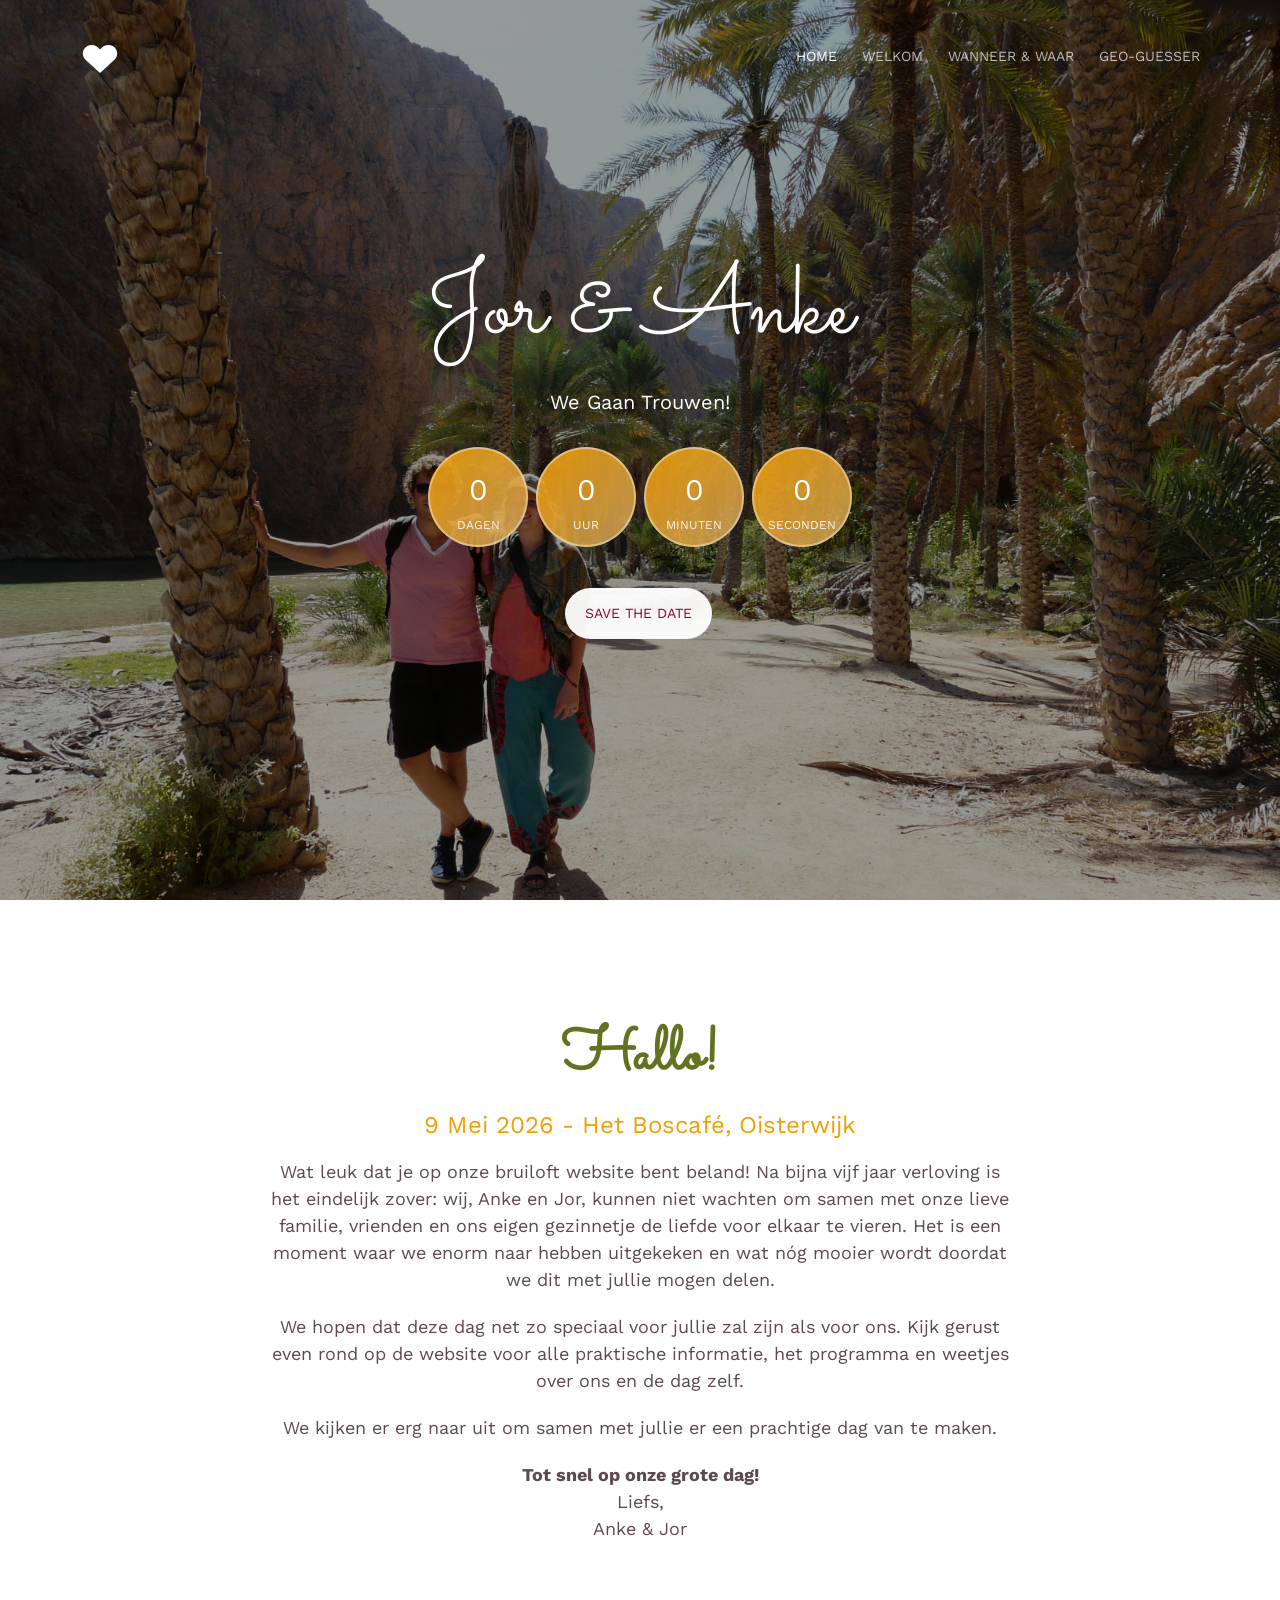
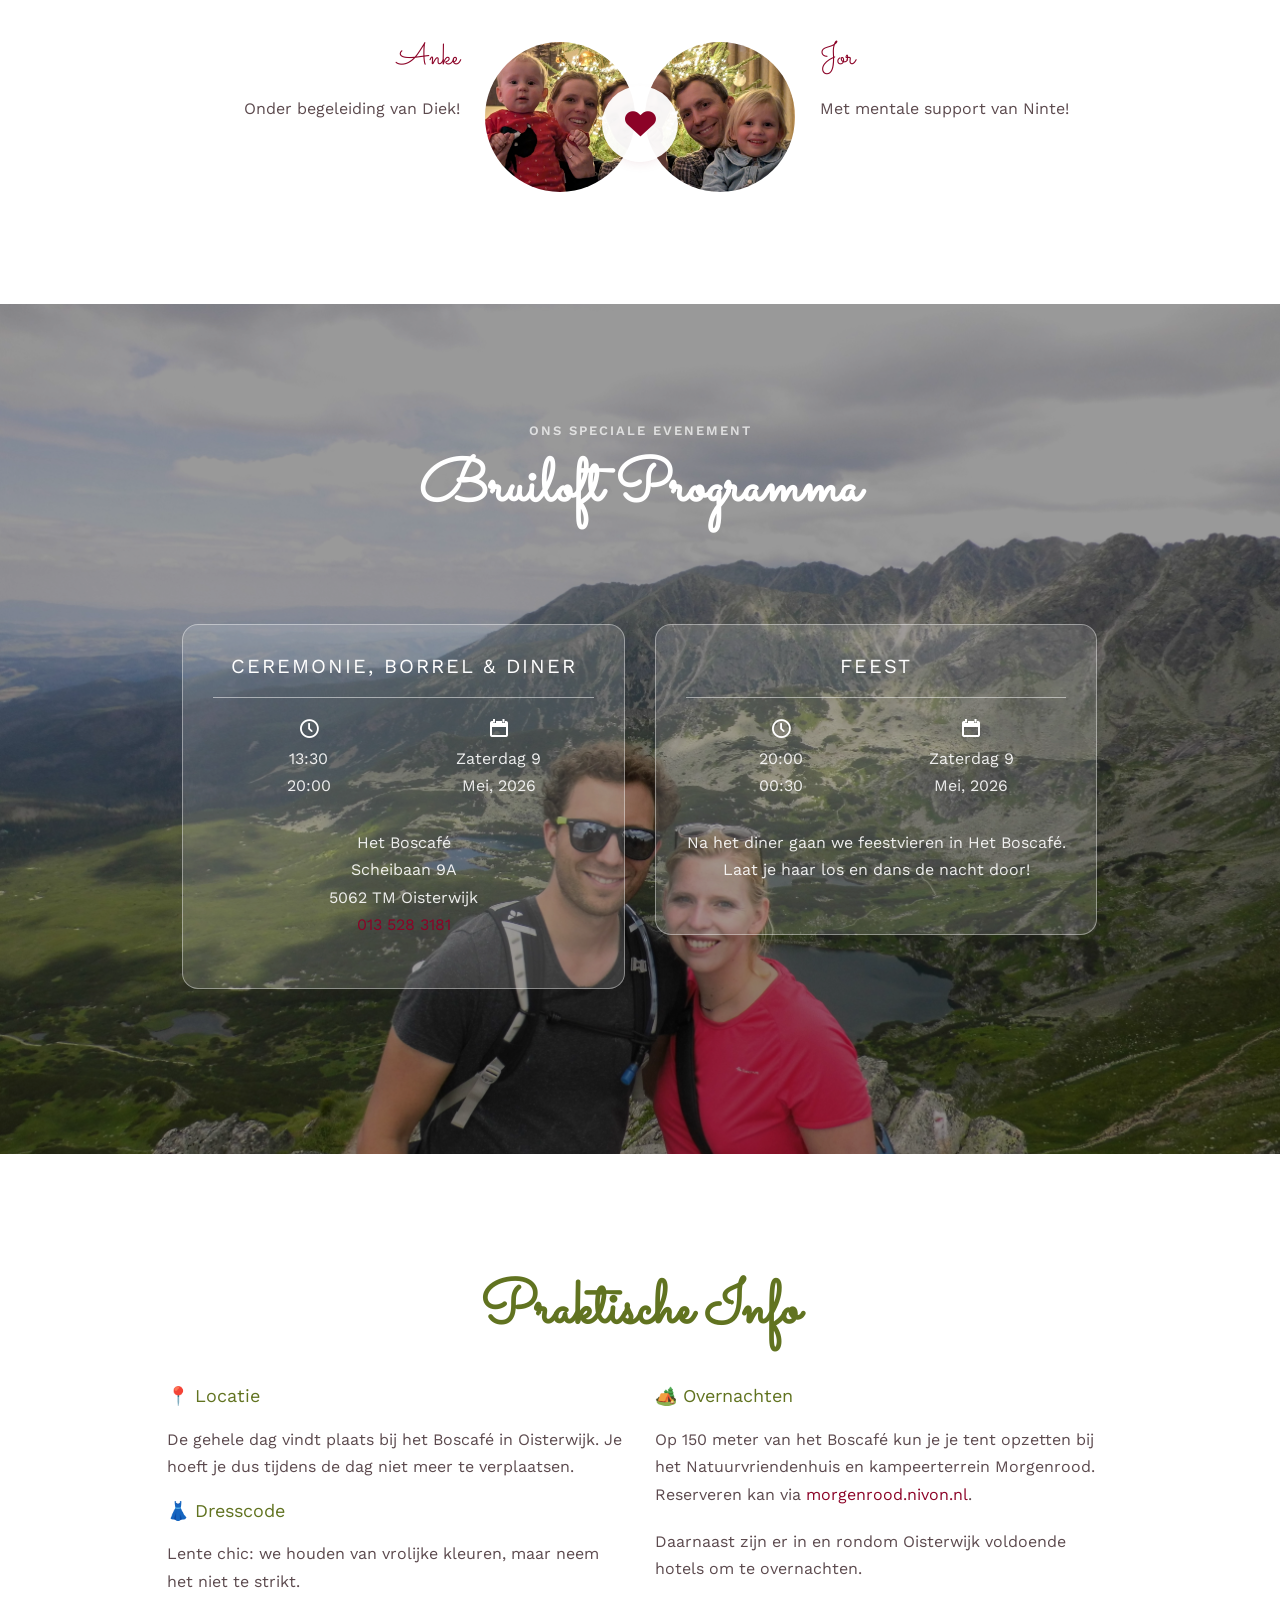
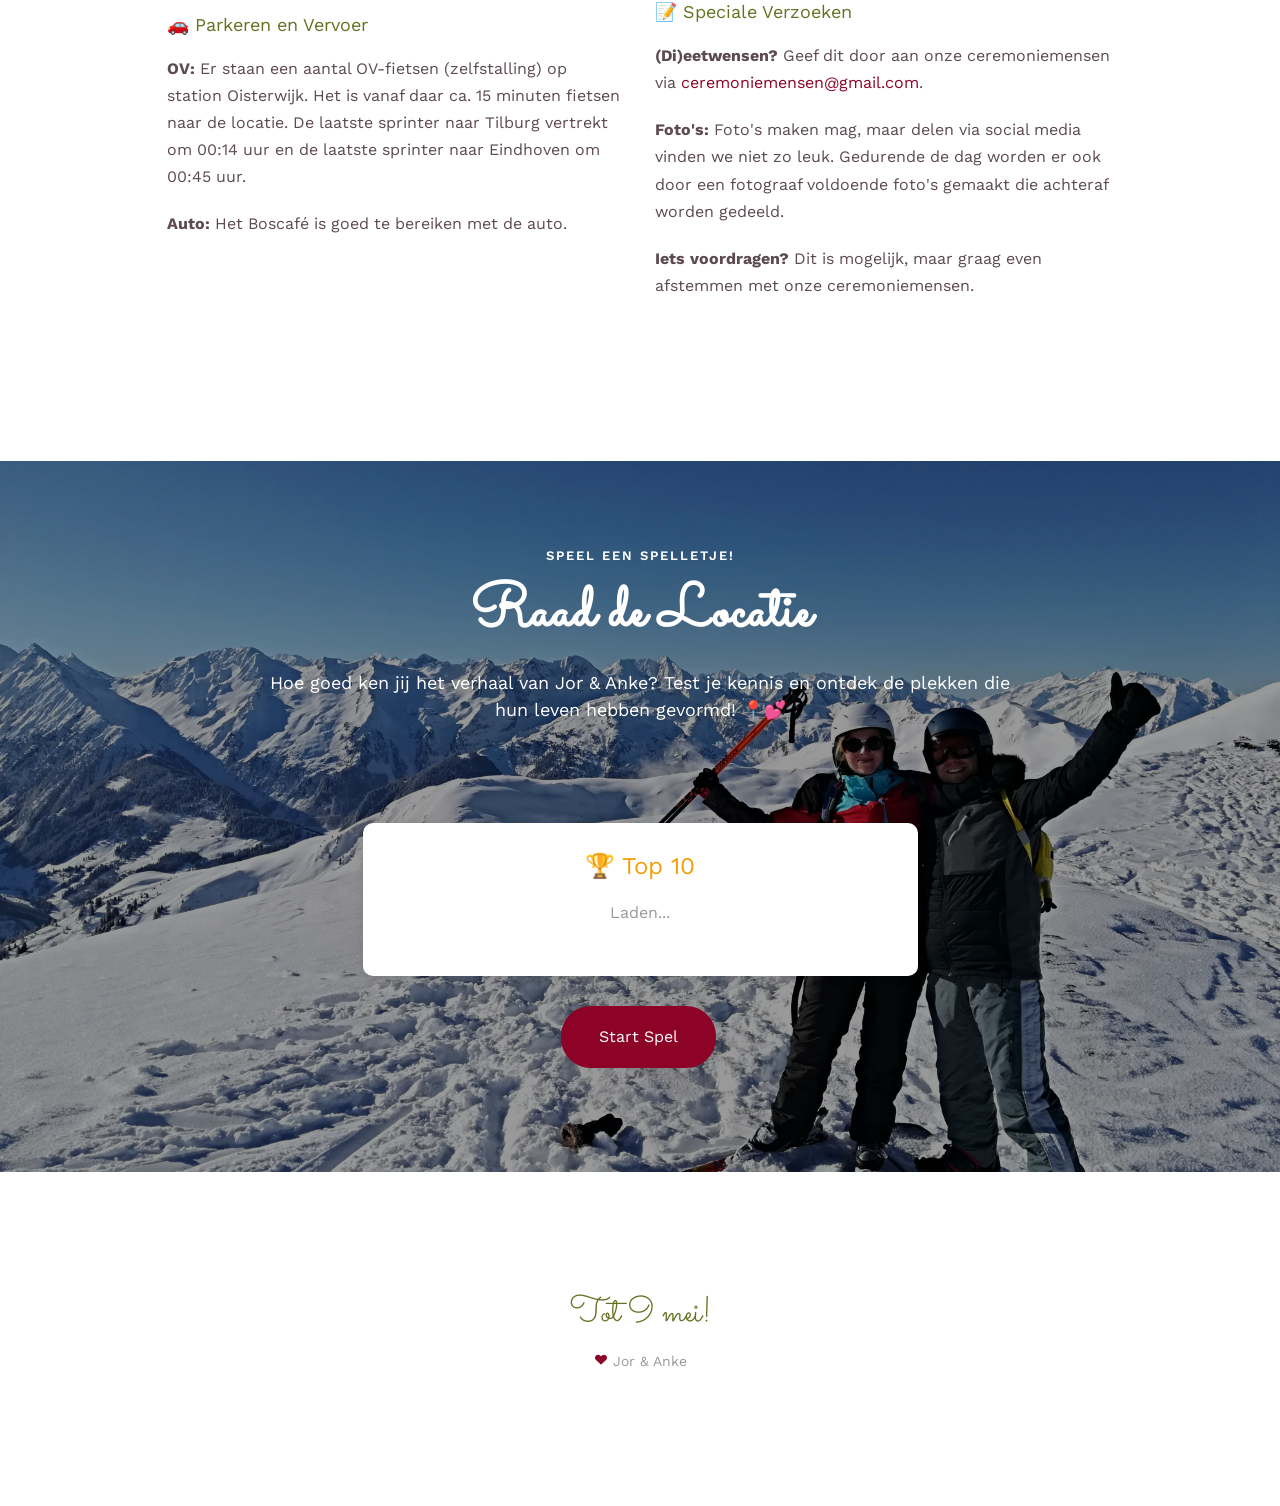
==== commit 1092c2e3: "Basis versie klaar!" ====
--- a/index.html
+++ b/index.html
@@ -63,6 +63,13 @@
 	<!-- Leaflet CSS -->
 	<link rel="stylesheet" href="https://unpkg.com/leaflet@1.9.4/dist/leaflet.css" />
 
+	<!-- Smooth Scroll CSS -->
+	<style>
+		html {
+			scroll-behavior: smooth;
+		}
+	</style>
+
 	<!-- Game Modal CSS -->
 	<style>
 		.game-modal {
@@ -73,67 +80,97 @@
 			left: 0;
 			width: 100%;
 			height: 100%;
-			background-color: rgba(0, 0, 0, 0.95);
+			background-color: rgba(0, 0, 0, 0.8);
 			overflow: auto;
 		}
 		.game-modal.active {
-			display: block;
+			display: flex;
+			align-items: center;
+			justify-content: center;
 		}
 		.game-modal-content {
 			position: relative;
-			width: 100%;
-			height: 100%;
+			width: 95%;
+			max-width: 1200px;
+			height: 90vh;
+			max-height: 800px;
+			background: #fff;
+			border-radius: 12px;
+			box-shadow: 0 10px 40px rgba(0,0,0,0.3);
+			overflow: hidden;
+			display: flex;
+			flex-direction: column;
+		}
+		.game-header {
+			background: #2e2e2e;
+			color: white;
+			padding: 15px 25px;
+			display: flex;
+			justify-content: space-between;
+			align-items: center;
+			flex-shrink: 0;
+		}
+		.game-header h3 {
+			margin: 0;
+			font-size: 22px;
+			font-weight: 600;
+		}
+		.game-header h3 i {
+			margin-right: 10px;
+		}
+		.game-close {
+			background: rgba(255,255,255,0.2);
+			border: none;
+			color: #fff;
+			width: 36px;
+			height: 36px;
+			border-radius: 50%;
+			font-size: 24px;
+			line-height: 32px;
+			cursor: pointer;
+			transition: all 0.3s;
+			display: flex;
+			align-items: center;
+			justify-content: center;
+		}
+		.game-close:hover {
+			background: rgba(255,255,255,0.4);
+			transform: scale(1.1);
+		}
+		.game-body {
+			flex: 1;
+			overflow: hidden;
 			padding: 20px;
-			box-sizing: border-box;
-		}
-		.game-close {
-			position: absolute;
-			top: 20px;
-			right: 30px;
-			color: #fff;
-			font-size: 40px;
-			font-weight: bold;
-			cursor: pointer;
-			z-index: 10000;
-			transition: color 0.3s;
-		}
-		.game-close:hover {
-			color: #F14E95;
 		}
 		#game-play-modal .row {
 			display: flex;
-			height: calc(100vh - 40px);
+			height: 100%;
 			margin: 0;
 			flex-wrap: nowrap;
+			gap: 20px;
 		}
 		#game-play-modal #map {
-			height: calc(100vh - 100px);
-			border-radius: 5px;
+			height: 100%;
+			border-radius: 8px;
 			border: 2px solid #ddd;
 		}
 		#game-play-modal .col-md-4 {
-			background: white;
+			background: #f8f8f8;
 			padding: 20px;
-			border-radius: 5px;
-			margin-right: 15px;
-			height: calc(100vh - 40px);
+			border-radius: 8px;
+			height: 100%;
 			overflow-y: auto;
-			flex: 0 0 33.333333%;
-			max-width: 33.333333%;
+			flex: 0 0 30%;
+			max-width: 30%;
 		}
 		#game-play-modal .col-md-8 {
 			padding-left: 0;
-			flex: 0 0 66.666667%;
-			max-width: 66.666667%;
+			flex: 1;
 		}
 		#game-end-modal {
-			background: white;
-			padding: 40px;
-			border-radius: 10px;
-			max-width: 700px;
-			margin: 5vh auto;
-			max-height: 90vh;
+			padding: 30px;
 			overflow-y: auto;
+			height: 100%;
 		}
 	</style>
 
@@ -147,6 +184,17 @@
 	</head>
 	<body>
 		
+	<!-- Admin Header (only visible when logged in) -->
+	<div id="admin-header" style="display: none; position: fixed; top: 0; left: 0; right: 0; background: #2e2e2e; color: white; padding: 10px 20px; z-index: 10000; box-shadow: 0 2px 5px rgba(0,0,0,0.2);">
+		<div style="max-width: 1200px; margin: 0 auto; display: flex; justify-content: space-between; align-items: center;">
+			<span style="font-size: 14px;">🔐 Admin Mode</span>
+			<div>
+				<a href="admin.html" style="color: white; text-decoration: none; margin-right: 15px; font-size: 14px;">Dashboard</a>
+				<button id="logout-btn" style="background: rgba(255,255,255,0.2); border: 1px solid white; color: white; padding: 5px 15px; border-radius: 4px; cursor: pointer; font-size: 14px;">Uitloggen</button>
+			</div>
+		</div>
+	</div>
+	
 	<div class="fh5co-loader"></div>
 	
 	<div id="page">
@@ -154,39 +202,20 @@
 		<div class="container">
 			<div class="row">
 				<div class="col-xs-2">
-					<div id="fh5co-logo"><a href="index.html">Wedding<strong>.</strong></a></div>
+					<div id="fh5co-logo"><a href="index.html"><i class="icon-heart2"></i></a></div>
 				</div>
 				<div class="col-xs-10 text-right menu-1">
 					<ul>
-						<li class="active"><a href="index.html">Home</a></li>
-						<li><a href="about.html">Story</a></li>
-						<li class="has-dropdown">
-							<a href="services.html">Services</a>
-							<ul class="dropdown">
-								<li><a href="#">Web Design</a></li>
-								<li><a href="#">eCommerce</a></li>
-								<li><a href="#">Branding</a></li>
-								<li><a href="#">API</a></li>
-							</ul>
-						</li>
-						<li class="has-dropdown">
-							<a href="gallery.html">Gallery</a>
-							<ul class="dropdown">
-								<li><a href="#">HTML5</a></li>
-								<li><a href="#">CSS3</a></li>
-								<li><a href="#">Sass</a></li>
-								<li><a href="#">jQuery</a></li>
-							</ul>
-						</li>
-						<li><a href="contact.html">Contact</a></li>
-					</ul>
-				</div>
+					<li class="active"><a href="#fh5co-header">Home</a></li>
+					<li><a href="#fh5co-couple">Welkom</a></li>
+					<li><a href="#fh5co-event">Wanneer & Waar</a></li>
+					<li><a href="#fh5co-geogame">Geo-guesser</a></li>
 			</div>
 			
 		</div>
 	</nav>
 
-	<header id="fh5co-header" class="fh5co-cover" role="banner" style="background-image:url(images/img_bg_2.jpg);" data-stellar-background-ratio="0.5">
+	<header id="fh5co-header" class="fh5co-cover" role="banner" style="background-image:url(images/jor_en_anke/picture_a.jpg);" data-stellar-background-ratio="0.5">
 		<div class="overlay"></div>
 		<div class="container">
 			<div class="row">
@@ -196,7 +225,7 @@
 							<h1>Jor &amp; Anke</h1>
 							<h2>We Gaan Trouwen!</h2>
 							<div class="simply-countdown simply-countdown-one"></div>
-							<p><a href="#" class="btn btn-default btn-sm">Save the date</a></p>
+							<p><a href="https://calendar.google.com/calendar/render?action=TEMPLATE&text=Bruiloft%20Jor%20%26%20Anke&dates=20260509T113000Z/20260509T223000Z&details=Ceremonie%2C%20borrel%2C%20diner%20en%20feest%20-%20we%20hopen%20je%20te%20zien!&location=Het%20Boscaf%C3%A9%2C%20Scheibaan%209A%2C%205062%20TM%20Oisterwijk&sf=true" target="_blank" class="btn btn-default btn-sm">Save the date</a></p>
 						</div>
 					</div>
 				</div>
@@ -208,36 +237,40 @@
 		<div class="container">
 			<div class="row">
 				<div class="col-md-8 col-md-offset-2 text-center fh5co-heading animate-box">
-					<h2>Hallo!</h2>
-					<h3>9 Mei 2026 - Het Boscafé, Oisterwijk</h3>
-					<p>We nodigen jullie uit om onze bruiloft te vieren</p>
+					<h2 style="color: #617320;">Hallo!</h2>
+					<h3 style="color: #F29F05;">9 Mei 2026 - Het Boscafé, Oisterwijk</h3>
+					<p>Wat leuk dat je op onze bruiloft website bent beland! Na bijna vijf jaar verloving is het eindelijk zover: wij, Anke en Jor, kunnen niet wachten om samen met onze lieve familie, vrienden en ons eigen gezinnetje de liefde voor elkaar te vieren. Het is een moment waar we enorm naar hebben uitgekeken en wat nóg mooier wordt doordat we dit met jullie mogen delen.</p>
+					<p>We hopen dat deze dag net zo speciaal voor jullie zal zijn als voor ons. Kijk gerust even rond op de website voor alle praktische informatie, het programma en weetjes over ons en de dag zelf.</p>
+					<p>We kijken er erg naar uit om samen met jullie er een prachtige dag van te maken.</p>
+					<p><strong>Tot snel op onze grote dag!</strong><br>Liefs,<br>Anke & Jor</p>
 				</div>
 			</div>
 			<div class="couple-wrap animate-box">
 				<div class="couple-half">
 					<div class="groom">
-						<img src="images/groom.jpg" alt="groom" class="img-responsive">
+						<img src="images/jor_en_anke/picture_g_left.png" alt="Jor" class="img-responsive">
 					</div>
 					<div class="desc-groom">
-						<h3>Jor</h3>
-						<p>Far far away, behind the word mountains, far from the countries Vokalia and Consonantia, there live the blind texts. Separated they live in Bookmarksgrove</p>
-					</div>
-				</div>
-				<p class="heart text-center"><i class="icon-heart2"></i></p>
+						<h3>Anke</h3>
+						<p>Onder begeleiding van Diek!</p>
+					</div>
+				</div>
+				<p class="heart text-center"><i class="icon-heart2" style="font-size: 36px;"></i></p>
 				<div class="couple-half">
 					<div class="bride">
-						<img src="images/bride.jpg" alt="groom" class="img-responsive">
+						<img src="images/jor_en_anke/picture_g_right.png" alt="Anke" class="img-responsive">
 					</div>
 					<div class="desc-bride">
-						<h3>Anke</h3>
-						<p>Far far away, behind the word mountains, far from the countries Vokalia and Consonantia, there live the blind texts. Separated they live in Bookmarksgrove</p>
-					</div>
-				</div>
-			</div>
-		</div>
-	</div>
-
-	<div id="fh5co-event" class="fh5co-bg" style="background-image:url(images/img_bg_3.jpg);">
+						<h3>Jor</h3>
+						<p>Met mentale support van Ninte!</p>
+					</div>
+				</div>
+			</div>
+		</div>
+	</div>
+
+	<!-- RSVP -->
+	<div id="fh5co-event" class="fh5co-bg" style="background-image:url(images/jor_en_anke/picture_c.jpg);">
 		<div class="overlay"></div>
 		<div class="container">
 			<div class="row">
@@ -252,11 +285,11 @@
 						<div class="col-md-10 col-md-offset-1">
 							<div class="col-md-6 col-sm-6 text-center">
 								<div class="event-wrap animate-box">
-									<h3>Ceremonie</h3>
+									<h3>Ceremonie, Borrel & Diner</h3>
 									<div class="event-col">
 										<i class="icon-clock"></i>
-										<span>14:00</span>
-										<span>17:00</span>
+										<span>13:30</span>
+										<span>20:00</span>
 									</div>
 									<div class="event-col">
 										<i class="icon-calendar"></i>
@@ -271,15 +304,15 @@
 									<h3>Feest</h3>
 									<div class="event-col">
 										<i class="icon-clock"></i>
-										<span>17:00</span>
-										<span>01:00</span>
+										<span>20:00</span>
+										<span>00:30</span>
 									</div>
 									<div class="event-col">
 										<i class="icon-calendar"></i>
 										<span>Zaterdag 9</span>
 										<span>Mei, 2026</span>
 									</div>
-									<p>Na de ceremonie gaan we feestvieren in Het Boscafé. Laat je haar los en dans de nacht door!</p>
+									<p>Na het diner gaan we feestvieren in Het Boscafé. Laat je haar los en dans de nacht door!</p>
 								</div>
 							</div>
 						</div>
@@ -289,180 +322,64 @@
 		</div>
 	</div>
 
-	<div id="fh5co-couple-story">
+	<div id="fh5co-started">
+		<div class="container">
+			<div class="row animate-box">
+				<div class="col-md-8 col-md-offset-2 text-center fh5co-heading">
+					<h2 style="color: #617320;">Praktische Info</h2>
+				</div>
+			</div>
+			<div class="row animate-box">
+				<div class="col-md-10 col-md-offset-1">
+					<div class="row">
+						<div class="col-md-6" style="margin-bottom: 30px;">
+							<h4 style="color: #617320;">📍 Locatie</h4>
+							<p>De gehele dag vindt plaats bij het Boscafé in Oisterwijk. Je hoeft je dus tijdens de dag niet meer te verplaatsen.</p>
+							
+							<h4 style="color: #617320;">👗 Dresscode</h4>
+							<p>Lente chic: we houden van vrolijke kleuren, maar neem het niet te strikt.</p>
+							
+							<h4 style="color: #617320;">🚗 Parkeren en Vervoer</h4>
+							<p><strong>OV:</strong> Er staan een aantal OV-fietsen (zelfstalling) op station Oisterwijk. Het is vanaf daar ca. 15 minuten fietsen naar de locatie. De laatste sprinter naar Tilburg vertrekt om 00:14 uur en de laatste sprinter naar Eindhoven om 00:45 uur.</p>
+							<p><strong>Auto:</strong> Het Boscafé is goed te bereiken met de auto.</p>
+						</div>
+						<div class="col-md-6" style="margin-bottom: 30px;">
+							<h4 style="color: #617320;">🏕️ Overnachten</h4>
+							<p>Op 150 meter van het Boscafé kun je je tent opzetten bij het Natuurvriendenhuis en kampeerterrein Morgenrood. Reserveren kan via <a href="https://morgenrood.nivon.nl" style="color: #8C0327;">morgenrood.nivon.nl</a>.</p>
+							<p>Daarnaast zijn er in en rondom Oisterwijk voldoende hotels om te overnachten.</p>
+							
+							<h4 style="color: #617320;">📝 Speciale Verzoeken</h4>
+							<p><strong>(Di)eetwensen?</strong> Geef dit door aan onze ceremoniemensen via <a href="mailto:ceremoniemensen@gmail.com" style="color: #8C0327;">ceremoniemensen@gmail.com</a>.</p>
+							<p><strong>Foto's:</strong> Foto's maken mag, maar delen via social media vinden we niet zo leuk. Gedurende de dag worden er ook door een fotograaf voldoende foto's gemaakt die achteraf worden gedeeld.</p>
+							<p><strong>Iets voordragen?</strong> Dit is mogelijk, maar graag even afstemmen met onze ceremoniemensen.</p>
+						</div>
+					</div>
+				</div>
+			</div>
+		</div>
+	</div>
+
+	<div id="fh5co-geogame" class="fh5co-bg" style="background-image:url(images/jor_en_anke/picture_e.jpg); padding-top: 80px; padding-bottom: 100px;">
+		<div class="overlay"></div>
 		<div class="container">
 			<div class="row">
 				<div class="col-md-8 col-md-offset-2 text-center fh5co-heading animate-box">
-					<span>We Love Each Other</span>
-					<h2>Our Story</h2>
-					<p>Far far away, behind the word mountains, far from the countries Vokalia and Consonantia, there live the blind texts.</p>
-				</div>
-			</div>
-			<div class="row">
-				<div class="col-md-12 col-md-offset-0">
-					<ul class="timeline animate-box">
-						<li class="animate-box">
-							<div class="timeline-badge" style="background-image:url(images/couple-1.jpg);"></div>
-							<div class="timeline-panel">
-								<div class="timeline-heading">
-									<h3 class="timeline-title">First We Meet</h3>
-									<span class="date">December 25, 2015</span>
-								</div>
-								<div class="timeline-body">
-									<p>Far far away, behind the word mountains, far from the countries Vokalia and Consonantia, there live the blind texts. Separated they live in Bookmarksgrove right at the coast of the Semantics, a large language ocean.</p>
-								</div>
-							</div>
-						</li>
-						<li class="timeline-inverted animate-box">
-							<div class="timeline-badge" style="background-image:url(images/couple-2.jpg);"></div>
-							<div class="timeline-panel">
-								<div class="timeline-heading">
-									<h3 class="timeline-title">First Date</h3>
-									<span class="date">December 28, 2015</span>
-								</div>
-								<div class="timeline-body">
-									<p>Far far away, behind the word mountains, far from the countries Vokalia and Consonantia, there live the blind texts. Separated they live in Bookmarksgrove right at the coast of the Semantics, a large language ocean.</p>
-								</div>
-							</div>
-						</li>
-						<li class="animate-box">
-							<div class="timeline-badge" style="background-image:url(images/couple-3.jpg);"></div>
-							<div class="timeline-panel">
-								<div class="timeline-heading">
-									<h3 class="timeline-title">In A Relationship</h3>
-									<span class="date">January 1, 2016</span>
-								</div>
-								<div class="timeline-body">
-									<p>Far far away, behind the word mountains, far from the countries Vokalia and Consonantia, there live the blind texts. Separated they live in Bookmarksgrove right at the coast of the Semantics, a large language ocean.</p>
-								</div>
-							</div>
-						</li>
-			    	</ul>
-				</div>
-			</div>
-		</div>
-	</div>
-
-	<div id="fh5co-gallery" class="fh5co-section-gray">
-		<div class="container">
-			<div class="row">
-				<div class="col-md-8 col-md-offset-2 text-center fh5co-heading animate-box">
-					<span>Our Memories</span>
-					<h2>Wedding Gallery</h2>
-					<p>Far far away, behind the word mountains, far from the countries Vokalia and Consonantia, there live the blind texts.</p>
-				</div>
-			</div>
-			<div class="row row-bottom-padded-md">
-				<div class="col-md-12">
-					<ul id="fh5co-gallery-list">
-						
-						<li class="one-third animate-box" data-animate-effect="fadeIn" style="background-image: url(images/gallery-1.jpg); "> 
-						<a href="images/gallery-1.jpg">
-							<div class="case-studies-summary">
-								<span>14 Photos</span>
-								<h2>Two Glas of Juice</h2>
-							</div>
-						</a>
-					</li>
-					<li class="one-third animate-box" data-animate-effect="fadeIn" style="background-image: url(images/gallery-2.jpg); ">
-						<a href="#" class="color-2">
-							<div class="case-studies-summary">
-								<span>30 Photos</span>
-								<h2>Timer starts now!</h2>
-							</div>
-						</a>
-					</li>
-
-
-					<li class="one-third animate-box" data-animate-effect="fadeIn" style="background-image: url(images/gallery-3.jpg); ">
-						<a href="#" class="color-3">
-							<div class="case-studies-summary">
-								<span>90 Photos</span>
-								<h2>Beautiful sunset</h2>
-							</div>
-						</a>
-					</li>
-					<li class="one-third animate-box" data-animate-effect="fadeIn" style="background-image: url(images/gallery-4.jpg); ">
-						<a href="#" class="color-4">
-							<div class="case-studies-summary">
-								<span>12 Photos</span>
-								<h2>Company's Conference Room</h2>
-							</div>
-						</a>
-					</li>
-
-						<li class="one-third animate-box" data-animate-effect="fadeIn" style="background-image: url(images/gallery-5.jpg); ">
-							<a href="#" class="color-3">
-								<div class="case-studies-summary">
-									<span>50 Photos</span>
-									<h2>Useful baskets</h2>
-								</div>
-							</a>
-						</li>
-						<li class="one-third animate-box" data-animate-effect="fadeIn" style="background-image: url(images/gallery-6.jpg); ">
-							<a href="#" class="color-4">
-								<div class="case-studies-summary">
-									<span>45 Photos</span>
-									<h2>Skater man in the road</h2>
-								</div>
-							</a>
-						</li>
-
-						<li class="one-third animate-box" data-animate-effect="fadeIn" style="background-image: url(images/gallery-7.jpg); ">
-							<a href="#" class="color-4">
-								<div class="case-studies-summary">
-									<span>35 Photos</span>
-									<h2>Two Glas of Juice</h2>
-								</div>
-							</a>
-						</li>
-
-						<li class="one-third animate-box" data-animate-effect="fadeIn" style="background-image: url(images/gallery-8.jpg); "> 
-							<a href="#" class="color-5">
-								<div class="case-studies-summary">
-									<span>90 Photos</span>
-									<h2>Timer starts now!</h2>
-								</div>
-							</a>
-						</li>
-						<li class="one-third animate-box" data-animate-effect="fadeIn" style="background-image: url(images/gallery-9.jpg); ">
-							<a href="#" class="color-6">
-								<div class="case-studies-summary">
-									<span>56 Photos</span>
-									<h2>Beautiful sunset</h2>
-								</div>
-							</a>
-						</li>
-					</ul>		
-				</div>
-			</div>
-		</div>
-	</div>
-
-	<div id="fh5co-geogame" class="fh5co-section-gray" style="padding-bottom: 60px;">
-		<div class="container">
-			<div class="row">
-				<div class="col-md-8 col-md-offset-2 text-center fh5co-heading animate-box">
-					<span>Speel een spelletje!</span>
-					<h2>Raad de Locatie</h2>
-					<p>Kun jij raden waar deze plekken zijn? Klik op de kaart!</p>
-				</div>
-			</div>
-			<div class="row">
-				<div class="col-md-6">
-					<div id="game-container" class="text-center">
-						<h3>Raad de Locatie</h3>
-						<p>Kun jij raden waar deze plekken zijn? Klik op de kaart!</p>
-						<button class="btn btn-primary btn-lg" id="start-game-btn" style="margin-top: 20px;">Start Spel</button>
-					</div>
-				</div>
-				<div class="col-md-6">
+					<span style="color: #fff;">Speel een spelletje!</span>
+					<h2 style="color: #fff;">Raad de Locatie</h2>
+					<p style="color: #fff;">Hoe goed ken jij het verhaal van Jor & Anke? Test je kennis en ontdek de plekken die hun leven hebben gevormd! 📍💕</p>
+				</div>
+			</div>
+			<div class="row">
+				<div class="col-md-6 col-md-offset-3">
 					<div style="background: white; padding: 30px; border-radius: 10px; box-shadow: 0 2px 10px rgba(0,0,0,0.1);">
-						<h3 class="text-center" style="margin-bottom: 20px;">🏆 Top 10</h3>
+						<h3 class="text-center" style="margin-bottom: 20px; color: #F29F05;">🏆 Top 10</h3>
 						<div id="main-leaderboard-list">
 							<p style="text-align: center; color: #999;">Laden...</p>
 						</div>
 					</div>
+					<div id="game-container" class="text-center" style="margin-top: 30px;">
+						<button class="btn btn-primary btn-lg" id="start-game-btn">Start Spel</button>
+					</div>
 				</div>
 			</div>
 		</div>
@@ -470,15 +387,19 @@
 
 	<!-- Game Modal -->
 	<div id="game-modal" class="game-modal">
-		<span class="game-close" id="close-game-modal">&times;</span>
 		<div class="game-modal-content">
+			<div class="game-header">
+				<h3><i class="icon-location"></i> Raad de Locatie</h3>
+				<button class="game-close" id="close-game-modal">&times;</button>
+			</div>
+			<div class="game-body">
 			<!-- Game Play Screen -->
-			<div id="game-play-modal" style="display: none;">
+			<div id="game-play-modal" style="display: none; height: 100%;">
 				<div class="row">
 					<div class="col-md-4">
-						<div class="text-center" style="margin-bottom: 20px;">
-						<h4 style="color: #333; margin: 0;">Ronde <span id="current-round">1</span> van 5</h4>
-						<p id="question-text" style="color: #666; margin-top: 10px;">Waar is deze foto genomen?</p>
+						<div class="text-center" style="margin-bottom: 15px;">
+						<h4 style="color: #8C0327; margin: 0; font-weight: 600;">Ronde <span id="current-round">1</span> van <span id="total-rounds">6</span></h4>
+						<p id="question-text" style="color: #555; margin-top: 8px; font-size: 14px;">Waar is deze foto genomen?</p>
 						</div>
 						<div style="background: #f0f0f0; padding: 15px; border-radius: 5px; margin-bottom: 20px;">
 							<img id="question-image" src="" alt="Raad de locatie" style="width: 100%; height: auto; border-radius: 5px;">
@@ -494,12 +415,13 @@
 				</div>
 			</div>
 
+			</div>
 			<!-- Game End Screen -->
 			<div id="game-end-modal" style="display: none;">
 				<div class="text-center">
-					<h3>Spel Afgelopen!</h3>
+					<h3 style="color: #617320;">🎉 Spel Afgelopen!</h3>
 					<div style="margin: 30px 0;">
-						<div style="font-size: 60px; color: #F14E95;">
+						<div style="font-size: 60px; color: #8C0327;">
 							<span id="final-score">0</span> punten
 						</div>
 						<p style="font-size: 20px; margin-top: 10px;" id="score-message">Geweldig gedaan!</p>
@@ -528,10 +450,10 @@
 					</div>
 
 					<button class="btn btn-primary" id="restart-game-btn">Speel Opnieuw</button>
-					<button class="btn btn-default" id="close-end-game-btn" style="margin-left: 10px;">Sluiten</button>
-				</div>
-			</div>
-		</div>
+					<button class="btn btn-success btn-outline" id="close-end-game-btn" style="margin-left: 10px;">Sluiten</button>
+				</div>
+			</div>
+			</div>
 		</div>
 	</div>
 
@@ -540,223 +462,15 @@
 		<!-- Hidden - leaderboard moved to game section above -->
 	</div>
 
-	<div id="fh5co-counter" class="fh5co-bg fh5co-counter" style="background-image:url(images/img_bg_5.jpg);">
-		<div class="overlay"></div>
-		<div class="container">
-			<div class="row">
-				<div class="display-t">
-					<div class="display-tc">
-						<div class="col-md-3 col-sm-6 animate-box">
-							<div class="feature-center">
-								<span class="icon">
-									<i class="icon-users"></i>
-								</span>
-
-								<span class="counter js-counter" data-from="0" data-to="500" data-speed="5000" data-refresh-interval="50">1</span>
-								<span class="counter-label">Estimated Guest</span>
-
-							</div>
-						</div>
-						<div class="col-md-3 col-sm-6 animate-box">
-							<div class="feature-center">
-								<span class="icon">
-									<i class="icon-user"></i>
-								</span>
-
-								<span class="counter js-counter" data-from="0" data-to="1000" data-speed="5000" data-refresh-interval="50">1</span>
-								<span class="counter-label">We Catter</span>
-							</div>
-						</div>
-						<div class="col-md-3 col-sm-6 animate-box">
-							<div class="feature-center">
-								<span class="icon">
-									<i class="icon-calendar"></i>
-								</span>
-								<span class="counter js-counter" data-from="0" data-to="402" data-speed="5000" data-refresh-interval="50">1</span>
-								<span class="counter-label">Events Done</span>
-							</div>
-						</div>
-						<div class="col-md-3 col-sm-6 animate-box">
-							<div class="feature-center">
-								<span class="icon">
-									<i class="icon-clock"></i>
-								</span>
-
-								<span class="counter js-counter" data-from="0" data-to="2345" data-speed="5000" data-refresh-interval="50">1</span>
-								<span class="counter-label">Hours Spent</span>
-
-							</div>
-						</div>
-					</div>
-				</div>
-			</div>
-		</div>
-	</div>
-
-	<div id="fh5co-testimonial">
-		<div class="container">
-			<div class="row">
-				<div class="row animate-box">
-					<div class="col-md-8 col-md-offset-2 text-center fh5co-heading">
-						<span>Best Wishes</span>
-						<h2>Friends Wishes</h2>
-					</div>
-				</div>
-				<div class="row">
-					<div class="col-md-12 animate-box">
-						<div class="wrap-testimony">
-							<div class="owl-carousel-fullwidth">
-								<div class="item">
-									<div class="testimony-slide active text-center">
-										<figure>
-											<img src="images/couple-1.jpg" alt="user">
-										</figure>
-										<span>John Doe, via <a href="#" class="twitter">Twitter</a></span>
-										<blockquote>
-											<p>"Far far away, behind the word mountains, far from the countries Vokalia and Consonantia, there live the blind texts. Separated they live in Bookmarksgrove right at the coast of the Semantics"</p>
-										</blockquote>
-									</div>
-								</div>
-								<div class="item">
-									<div class="testimony-slide active text-center">
-										<figure>
-											<img src="images/couple-2.jpg" alt="user">
-										</figure>
-										<span>John Doe, via <a href="#" class="twitter">Twitter</a></span>
-										<blockquote>
-											<p>"Far far away, behind the word mountains, far from the countries Vokalia and Consonantia, at the coast of the Semantics, a large language ocean."</p>
-										</blockquote>
-									</div>
-								</div>
-								<div class="item">
-									<div class="testimony-slide active text-center">
-										<figure>
-											<img src="images/couple-3.jpg" alt="user">
-										</figure>
-										<span>John Doe, via <a href="#" class="twitter">Twitter</a></span>
-										<blockquote>
-											<p>"Far far away, far from the countries Vokalia and Consonantia, there live the blind texts. Separated they live in Bookmarksgrove right at the coast of the Semantics, a large language ocean."</p>
-										</blockquote>
-									</div>
-								</div>
-							</div>
-						</div>
-					</div>
-				</div>
-			</div>
-		</div>
-	</div>
-
-	<div id="fh5co-services" class="fh5co-section-gray">
-		<div class="container">
-			
-			<div class="row animate-box">
-				<div class="col-md-8 col-md-offset-2 text-center fh5co-heading">
-					<h2>We Offer Services</h2>
-					<p>Dignissimos asperiores vitae velit veniam totam fuga molestias accusamus alias autem provident. Odit ab aliquam dolor eius.</p>
-				</div>
-			</div>
-
-			<div class="row">
-				<div class="col-md-6">
-					<div class="feature-left animate-box" data-animate-effect="fadeInLeft">
-						<span class="icon">
-							<i class="icon-calendar"></i>
-						</span>
-						<div class="feature-copy">
-							<h3>We Organized Events</h3>
-							<p>Facilis ipsum reprehenderit nemo molestias. Aut cum mollitia reprehenderit. Eos cumque dicta adipisci architecto culpa amet.</p>
-						</div>
-					</div>
-
-					<div class="feature-left animate-box" data-animate-effect="fadeInLeft">
-						<span class="icon">
-							<i class="icon-image"></i>
-						</span>
-						<div class="feature-copy">
-							<h3>Photoshoot</h3>
-							<p>Facilis ipsum reprehenderit nemo molestias. Aut cum mollitia reprehenderit. Eos cumque dicta adipisci architecto culpa amet.</p>
-						</div>
-					</div>
-
-					<div class="feature-left animate-box" data-animate-effect="fadeInLeft">
-						<span class="icon">
-							<i class="icon-video"></i>
-						</span>
-						<div class="feature-copy">
-							<h3>Video Editing</h3>
-							<p>Facilis ipsum reprehenderit nemo molestias. Aut cum mollitia reprehenderit. Eos cumque dicta adipisci architecto culpa amet.</p>
-						</div>
-					</div>
-
-				</div>
-
-				<div class="col-md-6 animate-box">
-					<div class="fh5co-video fh5co-bg" style="background-image: url(images/img_bg_3.jpg); ">
-						<a href="https://vimeo.com/channels/staffpicks/93951774" class="popup-vimeo"><i class="icon-video2"></i></a>
-						<div class="overlay"></div>
-					</div>
-				</div>
-			</div>
-
-			
-		</div>
-	</div>
-
-
-	<div id="fh5co-started" class="fh5co-bg" style="background-image:url(images/img_bg_4.jpg);">
-		<div class="overlay"></div>
-		<div class="container">
-			<div class="row animate-box">
-				<div class="col-md-8 col-md-offset-2 text-center fh5co-heading">
-					<h2>Are You Attending?</h2>
-					<p>Please Fill-up the form to notify you that you're attending. Thanks.</p>
-				</div>
-			</div>
-			<div class="row animate-box">
-				<div class="col-md-10 col-md-offset-1">
-					<form class="form-inline">
-						<div class="col-md-4 col-sm-4">
-							<div class="form-group">
-								<label for="name" class="sr-only">Name</label>
-								<input type="name" class="form-control" id="name" placeholder="Name">
-							</div>
-						</div>
-						<div class="col-md-4 col-sm-4">
-							<div class="form-group">
-								<label for="email" class="sr-only">Email</label>
-								<input type="email" class="form-control" id="email" placeholder="Email">
-							</div>
-						</div>
-						<div class="col-md-4 col-sm-4">
-							<button type="submit" class="btn btn-default btn-block">I am Attending</button>
-						</div>
-					</form>
-				</div>
-			</div>
-		</div>
-	</div>
 
 	<footer id="fh5co-footer" role="contentinfo">
 		<div class="container">
-
-			<div class="row copyright">
+			<div class="row">
 				<div class="col-md-12 text-center">
-					<p>
-						<small class="block">&copy; 2016 Free HTML5. All Rights Reserved.</small> 
-						<small class="block">Designed by <a href="http://freehtml5.co/" target="_blank">FREEHTML5.co</a> Demo Images: <a href="http://unsplash.co/" target="_blank">Unsplash</a></small>
-					</p>
-					<p>
-						<ul class="fh5co-social-icons">
-							<li><a href="#"><i class="icon-twitter"></i></a></li>
-							<li><a href="#"><i class="icon-facebook"></i></a></li>
-							<li><a href="#"><i class="icon-linkedin"></i></a></li>
-							<li><a href="#"><i class="icon-dribbble"></i></a></li>
-						</ul>
-					</p>
-				</div>
-			</div>
-
+					<p style="font-family: 'Sacramento', cursive; font-size: 36px; color: #617320; margin-bottom: 5px;">Tot 9 mei!</p>
+					<p style="color: #999; font-size: 14px;"><i class="icon-heart2" style="color: #8C0327;"></i> Jor & Anke</p>
+				</div>
+			</div>
 		</div>
 	</footer>
 	</div>
@@ -795,6 +509,26 @@
 	<!-- GeoGuesser Game -->
 	<script src="js/geo-guesser.js"></script>
 
+	<!-- Admin Header Script -->
+	<script>
+		(async function() {
+			const SUPABASE_URL = 'https://rkdlhwkihbdclxrpxmoa.supabase.co';
+			const SUPABASE_KEY = 'eyJhbGciOiJIUzI1NiIsInR5cCI6IkpXVCJ9.eyJpc3MiOiJzdXBhYmFzZSIsInJlZiI6InJrZGxod2tpaGJkY2x4cnB4bW9hIiwicm9sZSI6ImFub24iLCJpYXQiOjE3NjczNzI4MzMsImV4cCI6MjA4Mjk0ODgzM30.9TeWzRerZ2Mnqkcr1DSJjSJNfjC14xCr05ChYeNE3T8';
+			const supabaseAuth = window.supabase.createClient(SUPABASE_URL, SUPABASE_KEY);
+			
+			const { data: { session } } = await supabaseAuth.auth.getSession();
+			if (session) {
+				document.getElementById('admin-header').style.display = 'block';
+				document.body.style.paddingTop = '50px';
+				
+				document.getElementById('logout-btn').addEventListener('click', async function() {
+					await supabaseAuth.auth.signOut();
+					location.reload();
+				});
+			}
+		})();
+	</script>
+
 	<script>
     var d = new Date(2026, 4, 9); // May 9, 2026 (month is 0-indexed)
 
@@ -814,6 +548,50 @@
     });
 </script>
 
+	<!-- Menu Anchor Link Handler -->
+	<script>
+		$(document).ready(function() {
+			// Handle anchor links in menu (both desktop and mobile)
+			$('.menu-1 a[href^="#"], #fh5co-offcanvas a[href^="#"]').on('click', function(e) {
+				e.preventDefault();
+				
+				// Close mobile menu if open
+				if ($('body').hasClass('offcanvas')) {
+					$('body').removeClass('overflow offcanvas');
+					$('.js-fh5co-nav-toggle').removeClass('active');
+				}
+				
+				// Get the target section
+				var target = $(this.getAttribute('href'));
+				if (target.length) {
+					// Scroll to the target
+					$('html, body').stop().animate({
+						scrollTop: target.offset().top - 50
+					}, 800, 'easeInOutExpo');
+				}
+			});
+			
+			// Re-attach handler when offcanvas menu is created
+			setTimeout(function() {
+				$('#fh5co-offcanvas a[href^="#"]').on('click', function(e) {
+					e.preventDefault();
+					
+					// Close mobile menu
+					$('body').removeClass('overflow offcanvas');
+					$('.js-fh5co-nav-toggle').removeClass('active');
+					
+					// Get the target section
+					var target = $(this.getAttribute('href'));
+					if (target.length) {
+						$('html, body').stop().animate({
+							scrollTop: target.offset().top - 50
+						}, 800, 'easeInOutExpo');
+					}
+				});
+			}, 500);
+		});
+	</script>
+
 	</body>
 </html>
 
--- a/css/style.css
+++ b/css/style.css
@@ -0,0 +1,1909 @@
+@font-face {
+  font-family: 'icomoon';
+  src: url("../fonts/icomoon/icomoon.eot?srf3rx");
+  src: url("../fonts/icomoon/icomoon.eot?srf3rx#iefix") format("embedded-opentype"), url("../fonts/icomoon/icomoon.ttf?srf3rx") format("truetype"), url("../fonts/icomoon/icomoon.woff?srf3rx") format("woff"), url("../fonts/icomoon/icomoon.svg?srf3rx#icomoon") format("svg");
+  font-weight: normal;
+  font-style: normal;
+}
+
+/* =======================================================
+*
+*   Wedding Color Palette - Floral Theme
+*   Primary: #8C0327 (deep burgundy)
+*   Secondary: #617320 (olive green)
+*   Accent: #F29F05 (warm amber)
+*   Background: #EBEEF2 (soft off-white)
+*   Cards: #D9ACA3 (warm blush)
+*
+* ======================================================= */
+
+:root {
+  --color-primary: #8C0327;
+  --color-primary-hover: #6B0220;
+  --color-primary-light: rgba(140, 3, 39, 0.15);
+  --color-secondary: #617320;
+  --color-secondary-hover: #4D5C19;
+  --color-secondary-light: rgba(97, 115, 32, 0.15);
+  --color-accent: #F29F05;
+  --color-accent-hover: #D18B04;
+  --color-background: #EBEEF2;
+  --color-background-warm: #D9ACA3;
+  --color-background-warm-light: rgba(217, 172, 163, 0.3);
+  --color-text-dark: #3D2A2E;
+  --color-text-body: #5C4A4E;
+  --color-text-muted: #7A6B6E;
+}
+
+/* =======================================================
+*
+* 	Template Style 
+*
+* ======================================================= */
+body {
+  font-family: "Work Sans", Arial, sans-serif;
+  font-weight: 400;
+  font-size: 16px;
+  line-height: 1.7;
+  color: var(--color-text-body);
+  background: url(../images/background.png) center center fixed;
+  background-size: cover;
+  position: relative;
+}
+
+body:before {
+  content: '';
+  position: fixed;
+  top: 0;
+  left: 0;
+  width: 100%;
+  height: 100%;
+  background: linear-gradient(135deg, rgba(235, 238, 242, 0.9) 0%, rgba(217, 172, 163, 0.3) 50%, rgba(235, 238, 242, 0.85) 100%);
+  z-index: -1;
+}
+
+#page {
+  position: relative;
+  overflow-x: hidden;
+  width: 100%;
+  height: 100%;
+  -webkit-transition: 0.5s;
+  -o-transition: 0.5s;
+  transition: 0.5s;
+  z-index: 1;
+  background: transparent;
+}
+.offcanvas #page {
+  overflow: hidden;
+  position: absolute;
+}
+.offcanvas #page:after {
+  -webkit-transition: 2s;
+  -o-transition: 2s;
+  transition: 2s;
+  position: absolute;
+  top: 0;
+  right: 0;
+  bottom: 0;
+  left: 0;
+  z-index: 101;
+  background: rgba(140, 3, 39, 0.2);
+  content: "";
+}
+
+a {
+  color: var(--color-primary);
+  -webkit-transition: 0.5s;
+  -o-transition: 0.5s;
+  transition: 0.5s;
+}
+a:hover, a:active, a:focus {
+  color: var(--color-primary-hover);
+  outline: none;
+  text-decoration: none;
+}
+
+p {
+  margin-bottom: 20px;
+}
+
+h1, h2, h3, h4, h5, h6, figure {
+  color: var(--color-text-dark);
+  font-family: "Work Sans", Arial, sans-serif;
+  font-weight: 400;
+  margin: 0 0 20px 0;
+}
+
+::-webkit-selection {
+  color: #fff;
+  background: var(--color-primary);
+}
+
+::-moz-selection {
+  color: #fff;
+  background: var(--color-primary);
+}
+
+::selection {
+  color: #fff;
+  background: var(--color-primary);
+}
+
+.fh5co-nav {
+  position: absolute;
+  top: 0;
+  margin: 0;
+  padding: 0;
+  width: 100%;
+  padding: 40px 0;
+  z-index: 1001;
+}
+@media screen and (max-width: 768px) {
+  .fh5co-nav {
+    padding: 20px 0;
+  }
+}
+.fh5co-nav #fh5co-logo {
+  font-size: 40px;
+  margin: 0;
+  padding: 0;
+  line-height: 40px;
+  font-family: "Sacramento", Arial, serif;
+}
+.fh5co-nav a {
+  padding: 5px 10px;
+  color: #fff;
+}
+@media screen and (max-width: 768px) {
+  .fh5co-nav .menu-1, .fh5co-nav .menu-2 {
+    display: none;
+  }
+}
+.fh5co-nav ul {
+  padding: 0;
+  margin: 2px 0 0 0;
+}
+.fh5co-nav ul li {
+  padding: 0;
+  margin: 0;
+  list-style: none;
+  display: inline;
+}
+.fh5co-nav ul li a {
+  font-size: 14px;
+  padding: 30px 10px;
+  text-transform: uppercase;
+  color: rgba(255, 255, 255, 0.7);
+  -webkit-transition: 0.5s;
+  -o-transition: 0.5s;
+  transition: 0.5s;
+}
+.fh5co-nav ul li a:hover, .fh5co-nav ul li a:focus, .fh5co-nav ul li a:active {
+  color: #fff;
+}
+.fh5co-nav ul li.has-dropdown {
+  position: relative;
+}
+.fh5co-nav ul li.has-dropdown .dropdown {
+  width: 130px;
+  -webkit-box-shadow: 0px 8px 24px -8px rgba(140, 3, 39, 0.15);
+  -moz-box-shadow: 0px 8px 24px -8px rgba(140, 3, 39, 0.15);
+  box-shadow: 0px 8px 24px -8px rgba(140, 3, 39, 0.15);
+  z-index: 1002;
+  visibility: hidden;
+  opacity: 0;
+  position: absolute;
+  top: 40px;
+  left: 0;
+  text-align: left;
+  background: rgba(255, 255, 255, 0.95);
+  padding: 20px;
+  -webkit-border-radius: 12px;
+  -moz-border-radius: 12px;
+  -ms-border-radius: 12px;
+  border-radius: 12px;
+  -webkit-transition: 0s;
+  -o-transition: 0s;
+  transition: 0s;
+}
+.fh5co-nav ul li.has-dropdown .dropdown:before {
+  bottom: 100%;
+  left: 40px;
+  border: solid transparent;
+  content: " ";
+  height: 0;
+  width: 0;
+  position: absolute;
+  pointer-events: none;
+  border-bottom-color: #fff;
+  border-width: 8px;
+  margin-left: -8px;
+}
+.fh5co-nav ul li.has-dropdown .dropdown li {
+  display: block;
+  margin-bottom: 7px;
+}
+.fh5co-nav ul li.has-dropdown .dropdown li:last-child {
+  margin-bottom: 0;
+}
+.fh5co-nav ul li.has-dropdown .dropdown li a {
+  padding: 2px 0;
+  display: block;
+  color: var(--color-text-muted);
+  line-height: 1.2;
+  text-transform: none;
+  font-size: 15px;
+}
+.fh5co-nav ul li.has-dropdown .dropdown li a:hover {
+  color: var(--color-primary);
+}
+.fh5co-nav ul li.has-dropdown:hover a, .fh5co-nav ul li.has-dropdown:focus a {
+  color: #fff;
+}
+.fh5co-nav ul li.btn-cta a {
+  color: var(--color-primary);
+}
+.fh5co-nav ul li.btn-cta a span {
+  background: rgba(255, 255, 255, 0.9);
+  padding: 4px 20px;
+  display: -moz-inline-stack;
+  display: inline-block;
+  zoom: 1;
+  *display: inline;
+  -webkit-transition: 0.3s;
+  -o-transition: 0.3s;
+  transition: 0.3s;
+  -webkit-border-radius: 100px;
+  -moz-border-radius: 100px;
+  -ms-border-radius: 100px;
+  border-radius: 100px;
+}
+.fh5co-nav ul li.btn-cta a:hover span {
+  -webkit-box-shadow: 0px 8px 20px -8px rgba(140, 3, 39, 0.2);
+  -moz-box-shadow: 0px 8px 20px -8px rgba(140, 3, 39, 0.2);
+  box-shadow: 0px 8px 20px -8px rgba(140, 3, 39, 0.2);
+}
+.fh5co-nav ul li.active > a {
+  color: #fff !important;
+}
+
+#fh5co-counter,
+#fh5co-event,
+.fh5co-bg {
+  background-size: cover;
+  background-position: top center;
+  background-repeat: no-repeat;
+  position: relative;
+}
+
+.fh5co-bg {
+  background-position: center center;
+  width: 100%;
+  float: left;
+  position: relative;
+}
+
+.fh5co-video {
+  height: 450px;
+  overflow: hidden;
+  -webkit-border-radius: 7px;
+  -moz-border-radius: 7px;
+  -ms-border-radius: 7px;
+  border-radius: 7px;
+}
+.fh5co-video a {
+  z-index: 1001;
+  position: absolute;
+  top: 50%;
+  left: 50%;
+  margin-top: -45px;
+  margin-left: -45px;
+  width: 90px;
+  height: 90px;
+  display: table;
+  text-align: center;
+  background: rgba(255, 255, 255, 0.95);
+  -webkit-box-shadow: 0px 8px 24px -8px rgba(140, 3, 39, 0.2);
+  -moz-box-shadow: 0px 8px 24px -8px rgba(140, 3, 39, 0.2);
+  box-shadow: 0px 8px 24px -8px rgba(140, 3, 39, 0.2);
+  -webkit-border-radius: 50%;
+  -moz-border-radius: 50%;
+  -ms-border-radius: 50%;
+  border-radius: 50%;
+}
+.fh5co-video a i {
+  text-align: center;
+  display: table-cell;
+  vertical-align: middle;
+  font-size: 40px;
+}
+.fh5co-video .overlay {
+  position: absolute;
+  top: 0;
+  left: 0;
+  right: 0;
+  bottom: 0;
+  background: rgba(140, 3, 39, 0.15);
+  -webkit-transition: 0.5s;
+  -o-transition: 0.5s;
+  transition: 0.5s;
+}
+.fh5co-video:hover .overlay {
+  background: rgba(140, 3, 39, 0.25);
+}
+.fh5co-video:hover a {
+  position: relative;
+  -webkit-transform: scale(1.2);
+  -moz-transform: scale(1.2);
+  -ms-transform: scale(1.2);
+  -o-transform: scale(1.2);
+  transform: scale(1.2);
+}
+
+.fh5co-cover {
+  height: 900px;
+  background-size: cover;
+  background-repeat: no-repeat;
+  position: relative;
+  width: 100%;
+}
+.fh5co-cover .overlay {
+  z-index: 0;
+  position: absolute;
+  bottom: 0;
+  top: 0;
+  left: 0;
+  right: 0;
+  background: rgba(0, 0, 0, 0.4);
+}
+.fh5co-cover > .fh5co-container {
+  position: relative;
+  z-index: 10;
+}
+@media screen and (max-width: 768px) {
+  .fh5co-cover {
+    height: 600px;
+  }
+}
+.fh5co-cover .display-t,
+.fh5co-cover .display-tc {
+  height: 900px;
+  display: table;
+  width: 100%;
+}
+@media screen and (max-width: 768px) {
+  .fh5co-cover .display-t,
+  .fh5co-cover .display-tc {
+    height: 600px;
+  }
+}
+.fh5co-cover.fh5co-cover-sm {
+  height: 600px;
+}
+@media screen and (max-width: 768px) {
+  .fh5co-cover.fh5co-cover-sm {
+    height: 400px;
+  }
+}
+.fh5co-cover.fh5co-cover-sm .display-t,
+.fh5co-cover.fh5co-cover-sm .display-tc {
+  height: 600px;
+  display: table;
+  width: 100%;
+}
+@media screen and (max-width: 768px) {
+  .fh5co-cover.fh5co-cover-sm .display-t,
+  .fh5co-cover.fh5co-cover-sm .display-tc {
+    height: 400px;
+  }
+}
+
+#fh5co-counter,
+#fh5co-event {
+  height: 850px;
+  float: left;
+}
+#fh5co-counter .display-t,
+#fh5co-counter .display-tc,
+#fh5co-event .display-t,
+#fh5co-event .display-tc {
+  height: 700px;
+  display: table;
+  width: 100%;
+}
+#fh5co-counter .fh5co-heading h2,
+#fh5co-event .fh5co-heading h2 {
+  color: #fff;
+}
+#fh5co-counter .fh5co-heading span,
+#fh5co-event .fh5co-heading span {
+  color: rgba(255, 255, 255, 0.7);
+  text-transform: uppercase;
+  font-size: 13px;
+  letter-spacing: 2px;
+  font-weight: 600;
+}
+#fh5co-counter .overlay,
+#fh5co-event .overlay {
+  position: absolute;
+  top: 0;
+  left: 0;
+  right: 0;
+  bottom: 0;
+  background: rgba(0, 0, 0, 0.4);
+}
+@media screen and (max-width: 768px) {
+  #fh5co-counter,
+  #fh5co-event {
+    height: inherit;
+    padding: 7em 0;
+  }
+  #fh5co-counter .display-t,
+  #fh5co-counter .display-tc,
+  #fh5co-event .display-t,
+  #fh5co-event .display-tc {
+    height: inherit;
+  }
+}
+#fh5co-counter .event-wrap,
+#fh5co-event .event-wrap {
+  border: 1px solid rgba(255, 255, 255, 0.4);
+  background: rgba(255, 255, 255, 0.15);
+  padding: 30px;
+  width: 100%;
+  float: left;
+  -webkit-border-radius: 16px;
+  -moz-border-radius: 16px;
+  -ms-border-radius: 16px;
+  border-radius: 16px;
+}
+@media screen and (max-width: 768px) {
+  #fh5co-counter .event-wrap,
+  #fh5co-event .event-wrap {
+    margin-bottom: 10px;
+  }
+}
+#fh5co-counter .event-wrap h3,
+#fh5co-event .event-wrap h3 {
+  font-size: 20px;
+  color: #fff;
+  border-bottom: 1px solid rgba(255, 255, 255, 0.5);
+  display: block;
+  padding-bottom: 20px;
+  text-transform: uppercase;
+  letter-spacing: 2px;
+}
+#fh5co-counter .event-wrap p, #fh5co-counter .event-wrap span,
+#fh5co-event .event-wrap p,
+#fh5co-event .event-wrap span {
+  display: block;
+  color: rgba(255, 255, 255, 0.9);
+}
+#fh5co-counter .event-wrap i,
+#fh5co-event .event-wrap i {
+  color: #fff;
+  font-size: 20px;
+}
+#fh5co-counter .event-wrap .event-col,
+#fh5co-event .event-wrap .event-col {
+  width: 50%;
+  float: left;
+  margin-bottom: 30px;
+}
+
+#fh5co-counter {
+  height: 600px;
+}
+@media screen and (max-width: 768px) {
+  #fh5co-counter {
+    height: auto;
+  }
+}
+
+.timeline {
+  list-style: none;
+  padding: 20px 0 20px;
+  position: relative;
+}
+.timeline:before {
+  top: 0;
+  bottom: 0;
+  position: absolute;
+  content: " ";
+  width: 1px;
+  background-color: rgba(140, 3, 39, 0.2);
+  left: 50%;
+  margin-left: 0px;
+}
+@media screen and (max-width: 480px) {
+  .timeline:before {
+    margin-left: -64px;
+  }
+}
+.timeline > li {
+  margin-bottom: 20px;
+  position: relative;
+}
+.timeline > li:before, .timeline > li:after {
+  content: " ";
+  display: table;
+}
+.timeline > li:after {
+  clear: both;
+}
+.timeline > li > .timeline-panel {
+  width: 40%;
+  float: left;
+  border: none;
+  background: rgba(255, 255, 255, 0.7);
+  padding: 30px;
+  position: relative;
+  -webkit-border-radius: 16px;
+  -moz-border-radius: 16px;
+  -ms-border-radius: 16px;
+  border-radius: 16px;
+  box-shadow: 0px 4px 16px -8px rgba(140, 3, 39, 0.15);
+}
+.timeline > li > .timeline-panel:before {
+  position: absolute;
+  top: 80px;
+  right: -15px;
+  display: inline-block;
+  border-top: 15px solid transparent;
+  border-left: 15px solid rgba(140, 3, 39, 0.1);
+  border-right: 0 solid rgba(140, 3, 39, 0.1);
+  border-bottom: 15px solid transparent;
+  content: " ";
+}
+.timeline > li > .timeline-panel:after {
+  position: absolute;
+  top: 81px;
+  right: -14px;
+  display: inline-block;
+  border-top: 14px solid transparent;
+  border-left: 14px solid rgba(255, 255, 255, 0.7);
+  border-right: 0 solid rgba(255, 255, 255, 0.7);
+  border-bottom: 14px solid transparent;
+  content: " ";
+}
+@media screen and (max-width: 480px) {
+  .timeline > li > .timeline-panel {
+    width: 75% !important;
+  }
+  .timeline > li > .timeline-panel:before {
+    top: 30px;
+  }
+  .timeline > li > .timeline-panel:after {
+    top: 31px;
+  }
+}
+.timeline > li > .timeline-badge {
+  background-size: cover;
+  background-position: top center;
+  background-repeat: no-repeat;
+  position: relative;
+  color: var(--color-text-dark);
+  width: 160px;
+  height: 160px;
+  line-height: 50px;
+  font-size: 1.4em;
+  text-align: center;
+  position: absolute;
+  top: 16px;
+  left: 50%;
+  margin-left: -80px;
+  background-color: var(--color-background-warm);
+  z-index: 100;
+  -webkit-border-radius: 50%;
+  -moz-border-radius: 50%;
+  -ms-border-radius: 50%;
+  border-radius: 50%;
+  border: 3px solid rgba(255, 255, 255, 0.8);
+}
+@media screen and (max-width: 480px) {
+  .timeline > li > .timeline-badge {
+    width: 60px;
+    height: 60px;
+    margin-left: -20px !important;
+  }
+}
+.timeline > li.timeline-inverted > .timeline-panel {
+  float: right;
+}
+.timeline > li.timeline-inverted > .timeline-panel:before {
+  border-left-width: 0;
+  border-right-width: 15px;
+  left: -15px;
+  right: auto;
+}
+.timeline > li.timeline-inverted > .timeline-panel:after {
+  border-left-width: 0;
+  border-right-width: 14px;
+  left: -14px;
+  right: auto;
+}
+
+.timeline-title {
+  margin-top: 0;
+}
+
+.date {
+  display: block;
+  margin-bottom: 20px;
+  font-size: 13px;
+  text-transform: uppercase;
+  letter-spacing: 2px;
+}
+
+.timeline-body > p,
+.timeline-body > ul {
+  margin-bottom: 0;
+}
+
+.timeline-body > p + p {
+  margin-top: 5px;
+}
+
+@media (max-width: 992px) {
+  ul.timeline:before {
+    left: 90px;
+  }
+
+  ul.timeline > li > .timeline-panel {
+    width: calc(100% - 200px);
+    width: -moz-calc(100% - 200px);
+    width: -webkit-calc(100% - 200px);
+  }
+
+  ul.timeline > li > .timeline-badge {
+    left: 15px;
+    margin-left: 0;
+    top: 16px;
+  }
+
+  ul.timeline > li > .timeline-panel {
+    float: right;
+  }
+
+  ul.timeline > li > .timeline-panel:before {
+    border-left-width: 0;
+    border-right-width: 15px;
+    left: -15px;
+    right: auto;
+  }
+
+  ul.timeline > li > .timeline-panel:after {
+    border-left-width: 0;
+    border-right-width: 14px;
+    left: -14px;
+    right: auto;
+  }
+}
+#fh5co-gallery-list {
+  flex-wrap: wrap;
+  -webkit-flex-wrap: wrap;
+  -moz-flex-wrap: wrap;
+  display: -webkit-box;
+  display: -moz-box;
+  display: -ms-flexbox;
+  display: -webkit-flex;
+  display: flex;
+  position: relative;
+  float: left;
+  padding: 0;
+  margin: 0;
+  width: 100%;
+}
+#fh5co-gallery-list li {
+  display: block;
+  padding: 0;
+  margin: 0 0 10px 1%;
+  list-style: none;
+  min-height: 400px;
+  background-position: center center;
+  background-size: cover;
+  background-repeat: no-repeat;
+  float: left;
+  clear: left;
+  position: relative;
+  -webkit-border-radius: 7px;
+  -moz-border-radius: 7px;
+  -ms-border-radius: 7px;
+  border-radius: 7px;
+}
+@media screen and (max-width: 480px) {
+  #fh5co-gallery-list li {
+    margin-left: 0;
+  }
+}
+#fh5co-gallery-list li a {
+  min-height: 400px;
+  padding: 2em;
+  position: relative;
+  width: 100%;
+  display: block;
+}
+#fh5co-gallery-list li a:before {
+  position: absolute;
+  top: 0;
+  left: 0;
+  right: 0;
+  bottom: 0;
+  content: "";
+  z-index: 80;
+  -webkit-transition: 0.5s;
+  -o-transition: 0.5s;
+  transition: 0.5s;
+  -webkit-border-radius: 12px;
+  -moz-border-radius: 12px;
+  -ms-border-radius: 12px;
+  border-radius: 12px;
+  background: rgba(140, 3, 39, 0.08);
+}
+#fh5co-gallery-list li a:hover:before {
+  background: rgba(140, 3, 39, 0.2);
+}
+#fh5co-gallery-list li a .case-studies-summary {
+  width: auto;
+  bottom: 2em;
+  left: 2em;
+  right: 2em;
+  position: absolute;
+  z-index: 100;
+}
+@media screen and (max-width: 768px) {
+  #fh5co-gallery-list li a .case-studies-summary {
+    bottom: 1em;
+    left: 1em;
+    right: 1em;
+  }
+}
+#fh5co-gallery-list li a .case-studies-summary span {
+  text-transform: uppercase;
+  letter-spacing: 2px;
+  font-size: 13px;
+  color: rgba(61, 42, 46, 0.8);
+}
+#fh5co-gallery-list li a .case-studies-summary h2 {
+  color: var(--color-text-dark);
+  margin-bottom: 0;
+}
+@media screen and (max-width: 768px) {
+  #fh5co-gallery-list li a .case-studies-summary h2 {
+    font-size: 20px;
+  }
+}
+#fh5co-gallery-list li.one-third {
+  width: 32.3%;
+}
+@media screen and (max-width: 768px) {
+  #fh5co-gallery-list li.one-third {
+    width: 49%;
+  }
+}
+@media screen and (max-width: 480px) {
+  #fh5co-gallery-list li.one-third {
+    width: 100%;
+  }
+}
+
+#map {
+  width: 100%;
+  height: 500px;
+  position: relative;
+}
+@media screen and (max-width: 768px) {
+  #map {
+    height: 200px;
+  }
+}
+
+.fh5co-social-icons {
+  margin: 0;
+  padding: 0;
+}
+.fh5co-social-icons li {
+  margin: 0;
+  padding: 0;
+  list-style: none;
+  display: -moz-inline-stack;
+  display: inline-block;
+  zoom: 1;
+  *display: inline;
+}
+.fh5co-social-icons li a {
+  display: -moz-inline-stack;
+  display: inline-block;
+  zoom: 1;
+  *display: inline;
+  color: var(--color-primary);
+  padding-left: 10px;
+  padding-right: 10px;
+}
+.fh5co-social-icons li a i {
+  font-size: 20px;
+}
+
+.fh5co-contact-info ul {
+  padding: 0;
+  margin: 0;
+}
+.fh5co-contact-info ul li {
+  padding: 0 0 0 50px;
+  margin: 0 0 30px 0;
+  list-style: none;
+  position: relative;
+}
+.fh5co-contact-info ul li:before {
+  color: var(--color-secondary);
+  position: absolute;
+  left: 0;
+  top: .05em;
+  font-family: 'icomoon';
+  speak: none;
+  font-style: normal;
+  font-weight: normal;
+  font-variant: normal;
+  text-transform: none;
+  line-height: 1;
+  /* Better Font Rendering =========== */
+  -webkit-font-smoothing: antialiased;
+  -moz-osx-font-smoothing: grayscale;
+}
+.fh5co-contact-info ul li.address:before {
+  font-size: 30px;
+  content: "\e9d1";
+}
+.fh5co-contact-info ul li.phone:before {
+  font-size: 23px;
+  content: "\e9f4";
+}
+.fh5co-contact-info ul li.email:before {
+  font-size: 23px;
+  content: "\e9da";
+}
+.fh5co-contact-info ul li.url:before {
+  font-size: 23px;
+  content: "\e9af";
+}
+
+form label {
+  font-weight: normal !important;
+}
+
+#fh5co-header .display-tc,
+#fh5co-counter .display-tc,
+.fh5co-cover .display-tc {
+  display: table-cell !important;
+  vertical-align: middle;
+}
+#fh5co-header .display-tc h1, #fh5co-header .display-tc h2,
+#fh5co-counter .display-tc h1,
+#fh5co-counter .display-tc h2,
+.fh5co-cover .display-tc h1,
+.fh5co-cover .display-tc h2 {
+  margin: 0;
+  padding: 0;
+  color: #fff;
+}
+#fh5co-header .display-tc h1,
+#fh5co-counter .display-tc h1,
+.fh5co-cover .display-tc h1 {
+  margin-bottom: 0px;
+  font-size: 100px;
+  line-height: 1.5;
+  font-family: "Sacramento", Arial, serif;
+}
+@media screen and (max-width: 768px) {
+  #fh5co-header .display-tc h1,
+  #fh5co-counter .display-tc h1,
+  .fh5co-cover .display-tc h1 {
+    font-size: 40px;
+  }
+}
+@media screen and (max-width: 480px) {
+  #fh5co-header .display-tc h1,
+  #fh5co-counter .display-tc h1,
+  .fh5co-cover .display-tc h1 {
+    font-size: 30px;
+  }
+}
+#fh5co-header .display-tc h2,
+#fh5co-counter .display-tc h2,
+.fh5co-cover .display-tc h2 {
+  font-size: 20px;
+  line-height: 1.5;
+  margin-bottom: 30px;
+}
+@media screen and (max-width: 480px) {
+  #fh5co-header .display-tc h2,
+  #fh5co-counter .display-tc h2,
+  .fh5co-cover .display-tc h2 {
+    font-size: 16px;
+  }
+}
+#fh5co-header .display-tc .btn,
+#fh5co-counter .display-tc .btn,
+.fh5co-cover .display-tc .btn {
+  padding: 15px 20px;
+  background: rgba(255, 255, 255, 0.95) !important;
+  color: var(--color-primary);
+  border: none !important;
+  font-size: 14px;
+  text-transform: uppercase;
+}
+#fh5co-header .display-tc .btn:hover,
+#fh5co-counter .display-tc .btn:hover,
+.fh5co-cover .display-tc .btn:hover {
+  background: rgba(255, 255, 255, 1) !important;
+  -webkit-box-shadow: 0px 8px 24px -10px rgba(140, 3, 39, 0.25) !important;
+  -moz-box-shadow: 0px 8px 24px -10px rgba(140, 3, 39, 0.25) !important;
+  box-shadow: 0px 8px 24px -10px rgba(140, 3, 39, 0.25) !important;
+}
+
+#fh5co-counter {
+  text-align: center;
+}
+#fh5co-counter .counter {
+  font-size: 50px;
+  margin-bottom: 10px;
+  color: #fff;
+  font-weight: 100;
+  display: block;
+}
+#fh5co-counter .counter-label {
+  margin-bottom: 0;
+  text-transform: uppercase;
+  color: rgba(255, 255, 255, 0.7);
+  letter-spacing: .1em;
+}
+@media screen and (max-width: 768px) {
+  #fh5co-counter .feature-center {
+    margin-bottom: 50px;
+  }
+}
+#fh5co-counter .icon {
+  width: 70px;
+  height: 70px;
+  text-align: center;
+  -webkit-box-shadow: 0px 8px 24px -10px rgba(140, 3, 39, 0.2);
+  -moz-box-shadow: 0px 8px 24px -10px rgba(140, 3, 39, 0.2);
+  box-shadow: 0px 8px 24px -10px rgba(140, 3, 39, 0.2);
+  margin-bottom: 30px;
+}
+#fh5co-counter .icon i {
+  height: 70px;
+}
+#fh5co-counter .icon i:before {
+  display: block;
+  text-align: center;
+  margin-left: 3px;
+}
+
+.simply-countdown {
+  /* The countdown */
+  margin-bottom: 2em;
+}
+
+.simply-countdown > .simply-section {
+  /* coutndown blocks */
+  display: inline-block;
+  width: 100px;
+  height: 100px;
+  background: linear-gradient(135deg, rgba(242, 159, 5, 0.9), rgba(217, 172, 100, 0.8));
+  margin: 0 4px;
+  -webkit-border-radius: 50%;
+  -moz-border-radius: 50%;
+  -ms-border-radius: 50%;
+  border-radius: 50%;
+  position: relative;
+  animation: pulse 1s ease infinite;
+  border: 2px solid rgba(255, 255, 255, 0.4);
+}
+
+@keyframes pulse {
+  0% {
+    transform: scale(1);
+  }
+  50% {
+    transform: scale(1.05);
+  }
+  100% {
+    transform: scale(1);
+  }
+}
+.simply-countdown > .simply-section > div {
+  /* countdown block inner div */
+  display: table-cell;
+  vertical-align: middle;
+  height: 100px;
+  width: 100px;
+}
+
+.simply-countdown > .simply-section .simply-amount,
+.simply-countdown > .simply-section .simply-word {
+  display: block;
+  color: #fff;
+  /* amounts and words */
+}
+
+.simply-countdown > .simply-section .simply-amount {
+  font-size: 30px;
+  /* amounts */
+}
+
+.simply-countdown > .simply-section .simply-word {
+  color: rgba(255, 255, 255, 0.9);
+  text-transform: uppercase;
+  font-size: 12px;
+  /* words */
+}
+
+#fh5co-testimonial,
+#fh5co-services,
+#fh5co-started,
+#fh5co-footer,
+#fh5co-event,
+#fh5co-couple-story,
+#fh5co-couple,
+#fh5co-gallery,
+.fh5co-section {
+  padding: 7em 0;
+  clear: both;
+}
+@media screen and (max-width: 768px) {
+  #fh5co-testimonial,
+  #fh5co-services,
+  #fh5co-started,
+  #fh5co-footer,
+  #fh5co-event,
+  #fh5co-couple-story,
+  #fh5co-couple,
+  #fh5co-gallery,
+  .fh5co-section {
+    padding: 3em 0;
+  }
+}
+
+.fh5co-section-gray {
+  background: linear-gradient(135deg, rgba(235, 238, 242, 0.6), rgba(217, 172, 163, 0.3));
+}
+
+.couple-wrap {
+  width: 90%;
+  margin: 0 auto;
+  position: relative;
+}
+@media screen and (max-width: 768px) {
+  .couple-wrap {
+    width: 100%;
+  }
+}
+
+.heart {
+  position: absolute;
+  top: 4em;
+  left: 0;
+  right: 0;
+  z-index: 99;
+  animation: pulse 1s ease infinite;
+}
+.heart i {
+  font-size: 20px;
+  background: rgba(255, 255, 255, 0.95);
+  padding: 20px;
+  color: var(--color-primary);
+  -webkit-border-radius: 50%;
+  -moz-border-radius: 50%;
+  -ms-border-radius: 50%;
+  border-radius: 50%;
+  box-shadow: 0px 4px 16px -8px rgba(140, 3, 39, 0.2);
+}
+@media screen and (max-width: 768px) {
+  .heart {
+    display: none;
+  }
+}
+
+.couple-half {
+  width: 50%;
+  float: left;
+}
+@media screen and (max-width: 768px) {
+  .couple-half {
+    width: 100%;
+  }
+}
+.couple-half h3 {
+  font-family: "Sacramento", Arial, serif;
+  color: var(--color-primary);
+  font-size: 30px;
+}
+.couple-half .groom, .couple-half .bride {
+  float: left;
+  -webkit-border-radius: 50%;
+  -moz-border-radius: 50%;
+  -ms-border-radius: 50%;
+  border-radius: 50%;
+  width: 150px;
+  height: 150px;
+}
+.couple-half .groom img, .couple-half .bride img {
+  width: 150px;
+  height: 150px;
+  -webkit-border-radius: 50%;
+  -moz-border-radius: 50%;
+  -ms-border-radius: 50%;
+  border-radius: 50%;
+}
+@media screen and (max-width: 480px) {
+  .couple-half .groom, .couple-half .bride {
+    width: 100%;
+    height: 140px;
+  }
+  .couple-half .groom img, .couple-half .bride img {
+    width: 120px;
+    height: 120px;
+    margin: 0 auto;
+  }
+}
+.couple-half .groom {
+  float: right;
+  margin-right: 5px;
+}
+.couple-half .bride {
+  float: left;
+  margin-left: 5px;
+}
+.couple-half .desc-groom {
+  padding-right: 180px;
+  text-align: right;
+}
+.couple-half .desc-bride {
+  padding-left: 180px;
+  text-align: left;
+}
+@media screen and (max-width: 480px) {
+  .couple-half .groom, .couple-half .bride {
+    margin-left: 0;
+    margin-right: 0;
+  }
+  .couple-half .desc-groom {
+    padding-right: 0;
+    text-align: center;
+  }
+  .couple-half .desc-bride {
+    padding-left: 0;
+    text-align: center;
+  }
+}
+
+.feature-center {
+  text-align: center;
+  padding-left: 20px;
+  padding-right: 20px;
+  float: left;
+  width: 100%;
+  margin-bottom: 40px;
+}
+@media screen and (max-width: 768px) {
+  .feature-center {
+    margin-bottom: 50px;
+  }
+}
+.feature-center .icon {
+  width: 90px;
+  height: 90px;
+  background: linear-gradient(135deg, rgba(235, 238, 242, 0.8), rgba(217, 172, 163, 0.4));
+  display: table;
+  text-align: center;
+  margin: 0 auto 30px auto;
+  -webkit-border-radius: 50%;
+  -moz-border-radius: 50%;
+  -ms-border-radius: 50%;
+  border-radius: 50%;
+  box-shadow: 0px 4px 16px -8px rgba(140, 3, 39, 0.15);
+}
+.feature-center .icon i {
+  display: table-cell;
+  vertical-align: middle;
+  height: 90px;
+  font-size: 40px;
+  line-height: 40px;
+  color: var(--color-secondary);
+}
+.feature-center p, .feature-center h3 {
+  margin-bottom: 30px;
+}
+.feature-center h3 {
+  text-transform: uppercase;
+  font-size: 18px;
+  color: var(--color-text-body);
+}
+
+.fh5co-heading {
+  margin-bottom: 5em;
+}
+.fh5co-heading.fh5co-heading-sm {
+  margin-bottom: 2em;
+}
+.fh5co-heading h2 {
+  font-size: 60px;
+  margin-bottom: 10px;
+  line-height: 1.5;
+  font-weight: bold;
+  color: var(--color-primary);
+  font-family: "Sacramento", Arial, serif;
+}
+@media screen and (max-width: 768px) {
+  .fh5co-heading h2 {
+    font-size: 40px;
+  }
+}
+.fh5co-heading p {
+  font-size: 18px;
+  line-height: 1.5;
+  color: var(--color-text-body);
+}
+.fh5co-heading span {
+  text-transform: uppercase;
+  font-size: 13px;
+  letter-spacing: 2px;
+  font-weight: 600;
+  color: rgba(140, 3, 39, 0.5);
+}
+
+#fh5co-testimonial .wrap-testimony {
+  position: relative;
+}
+#fh5co-testimonial .wrap-testimony .testimony-slide {
+  text-align: center;
+}
+#fh5co-testimonial .wrap-testimony .testimony-slide span {
+  font-size: 12px;
+  text-transform: uppercase;
+  letter-spacing: 2px;
+  font-weight: 700;
+  display: block;
+}
+#fh5co-testimonial .wrap-testimony .testimony-slide span a.twitter {
+  color: var(--color-primary);
+  font-weight: 300;
+}
+#fh5co-testimonial .wrap-testimony .testimony-slide figure {
+  margin-bottom: 10px;
+  display: -moz-inline-stack;
+  display: inline-block;
+  zoom: 1;
+  *display: inline;
+  width: 100px;
+  height: 100px;
+}
+#fh5co-testimonial .wrap-testimony .testimony-slide figure img {
+  width: 100px;
+  height: 100px;
+  -webkit-border-radius: 50%;
+  -moz-border-radius: 50%;
+  -ms-border-radius: 50%;
+  border-radius: 50%;
+}
+#fh5co-testimonial .wrap-testimony .testimony-slide blockquote {
+  border: none;
+  margin: 30px auto;
+  width: 50%;
+  position: relative;
+  -webkit-border-radius: 4px;
+  -moz-border-radius: 4px;
+  -ms-border-radius: 4px;
+  border-radius: 4px;
+}
+@media screen and (max-width: 992px) {
+  #fh5co-testimonial .wrap-testimony .testimony-slide blockquote {
+    width: 100%;
+  }
+}
+#fh5co-testimonial .wrap-testimony .testimony-slide blockquote p {
+  font-style: italic;
+  color: var(--color-text-muted);
+  font-size: 20px;
+  line-height: 1.6em;
+}
+#fh5co-testimonial .wrap-testimony .testimony-slide.active {
+  display: block;
+}
+#fh5co-testimonial .wrap-testimony .arrow-thumb {
+  position: absolute;
+  top: 40%;
+  display: block;
+  width: 100%;
+}
+#fh5co-testimonial .wrap-testimony .arrow-thumb a {
+  font-size: 32px;
+  color: var(--color-background-warm);
+}
+#fh5co-testimonial .wrap-testimony .arrow-thumb a:hover, #fh5co-testimonial .wrap-testimony .arrow-thumb a:focus, #fh5co-testimonial .wrap-testimony .arrow-thumb a:active {
+  text-decoration: none;
+}
+
+.feature-left {
+  float: left;
+  width: 100%;
+  margin-bottom: 30px;
+  position: relative;
+}
+.feature-left:last-child {
+  margin-bottom: 0;
+}
+.feature-left .icon {
+  float: left;
+  margin-right: 5%;
+  width: 54px;
+  height: 54px;
+  background: rgba(255, 255, 255, 0.95);
+  display: table;
+  text-align: center;
+  -webkit-box-shadow: 0px 8px 24px -10px rgba(140, 3, 39, 0.15);
+  -moz-box-shadow: 0px 8px 24px -10px rgba(140, 3, 39, 0.15);
+  box-shadow: 0px 8px 24px -10px rgba(140, 3, 39, 0.15);
+  -webkit-border-radius: 50%;
+  -moz-border-radius: 50%;
+  -ms-border-radius: 50%;
+  border-radius: 50%;
+}
+@media screen and (max-width: 768px) {
+  .feature-left .icon {
+    margin-right: 5%;
+  }
+}
+.feature-left .icon i {
+  display: table-cell;
+  vertical-align: middle;
+  font-size: 30px;
+  color: var(--color-secondary);
+}
+.feature-left .feature-copy {
+  float: left;
+  width: 80%;
+}
+@media screen and (max-width: 768px) {
+  .feature-left .feature-copy {
+    width: 70%;
+    float: left;
+  }
+}
+.feature-left .feature-copy h3 {
+  text-transform: uppercase;
+  font-size: 18px;
+  color: var(--color-text-body);
+  margin-bottom: 10px;
+}
+
+#fh5co-started {
+  position: relative;
+}
+#fh5co-started .overlay {
+  position: absolute;
+  top: 0;
+  left: 0;
+  right: 0;
+  bottom: 0;
+  background: rgba(0, 0, 0, 0.4);
+}
+
+/* Geogame section overlay */
+#fh5co-geogame {
+  position: relative;
+}
+#fh5co-geogame .overlay {
+  position: absolute;
+  top: 0;
+  left: 0;
+  right: 0;
+  bottom: 0;
+  background: rgba(0, 0, 0, 0.4);
+}
+
+#fh5co-started .fh5co-heading h2 {
+  color: #fff;
+}
+#fh5co-started .fh5co-heading p {
+  color: rgba(255, 255, 255, 0.8);
+}
+#fh5co-started .form-control {
+  background: rgba(255, 255, 255, 0.2);
+  border: none !important;
+  color: #fff;
+  font-size: 16px !important;
+  width: 100%;
+  -webkit-transition: 0.5s;
+  -o-transition: 0.5s;
+  transition: 0.5s;
+}
+#fh5co-started .form-control::-webkit-input-placeholder {
+  color: rgba(255, 255, 255, 0.7);
+}
+#fh5co-started .form-control:-moz-placeholder {
+  /* Firefox 18- */
+  color: rgba(255, 255, 255, 0.7);
+}
+#fh5co-started .form-control::-moz-placeholder {
+  /* Firefox 19+ */
+  color: rgba(255, 255, 255, 0.7);
+}
+#fh5co-started .form-control:-ms-input-placeholder {
+  color: rgba(255, 255, 255, 0.7);
+}
+#fh5co-started .form-control:focus {
+  background: rgba(255, 255, 255, 0.3);
+}
+#fh5co-started .btn {
+  height: 54px;
+  border: none !important;
+  background: var(--color-primary);
+  color: #fff;
+  font-size: 16px;
+  text-transform: uppercase;
+  font-weight: 400;
+  padding-left: 50px;
+  padding-right: 50px;
+}
+#fh5co-started .form-inline .form-group {
+  width: 100% !important;
+  margin-bottom: 10px;
+}
+#fh5co-started .form-inline .form-group .form-control {
+  width: 100%;
+}
+#fh5co-started .fh5co-heading {
+  margin-bottom: 30px;
+}
+#fh5co-started .fh5co-heading h2 {
+  margin-bottom: 0;
+}
+
+@media screen and (max-width: 768px) {
+  #fh5co-footer .copyright .pull-left,
+  #fh5co-footer .copyright .pull-right {
+    float: none !important;
+    text-align: center;
+  }
+}
+#fh5co-footer .copyright .block {
+  display: block;
+}
+
+.owl-carousel .owl-controls .owl-dot span {
+  background: #e6e6e6;
+}
+.owl-carousel .owl-controls .owl-dot span:hover, .owl-carousel .owl-controls .owl-dot span:focus {
+  background: #cccccc;
+}
+.owl-carousel .owl-controls .owl-dot:hover span, .owl-carousel .owl-controls .owl-dot:focus span {
+  background: #cccccc;
+}
+.owl-carousel .owl-controls .owl-dot.active span {
+  background: transparent;
+  border: 2px solid var(--color-primary);
+}
+
+#fh5co-offcanvas {
+  position: fixed;
+  z-index: 10001;
+  width: 270px;
+  background: black;
+  top: 0;
+  right: 0;
+  top: 0;
+  bottom: 0;
+  padding: 45px 40px 40px 40px;
+  overflow-y: auto;
+  -moz-transform: translateX(270px);
+  -webkit-transform: translateX(270px);
+  -ms-transform: translateX(270px);
+  -o-transform: translateX(270px);
+  transform: translateX(270px);
+  -webkit-transition: 0.5s;
+  -o-transition: 0.5s;
+  transition: 0.5s;
+}
+.offcanvas #fh5co-offcanvas {
+  -moz-transform: translateX(0px);
+  -webkit-transform: translateX(0px);
+  -ms-transform: translateX(0px);
+  -o-transform: translateX(0px);
+  transform: translateX(0px);
+}
+#fh5co-offcanvas a {
+  color: rgba(255, 255, 255, 0.5);
+}
+#fh5co-offcanvas a:hover {
+  color: rgba(255, 255, 255, 0.8);
+}
+#fh5co-offcanvas ul {
+  padding: 0;
+  margin: 0;
+}
+#fh5co-offcanvas ul li {
+  padding: 0;
+  margin: 0;
+  list-style: none;
+}
+#fh5co-offcanvas ul li > ul {
+  padding-left: 20px;
+  display: none;
+}
+#fh5co-offcanvas ul li.offcanvas-has-dropdown > a {
+  display: block;
+  position: relative;
+}
+#fh5co-offcanvas ul li.offcanvas-has-dropdown > a:after {
+  position: absolute;
+  right: 0px;
+  font-family: 'icomoon';
+  speak: none;
+  font-style: normal;
+  font-weight: normal;
+  font-variant: normal;
+  text-transform: none;
+  line-height: 1;
+  /* Better Font Rendering =========== */
+  -webkit-font-smoothing: antialiased;
+  -moz-osx-font-smoothing: grayscale;
+  content: "\e921";
+  font-size: 20px;
+  color: rgba(255, 255, 255, 0.2);
+  -webkit-transition: 0.5s;
+  -o-transition: 0.5s;
+  transition: 0.5s;
+}
+#fh5co-offcanvas ul li.offcanvas-has-dropdown.active a:after {
+  -webkit-transform: rotate(-180deg);
+  -moz-transform: rotate(-180deg);
+  -ms-transform: rotate(-180deg);
+  -o-transform: rotate(-180deg);
+  transform: rotate(-180deg);
+}
+
+.uppercase {
+  font-size: 14px;
+  color: #000;
+  margin-bottom: 10px;
+  font-weight: 700;
+  text-transform: uppercase;
+}
+
+.gototop {
+  position: fixed;
+  bottom: 20px;
+  right: 20px;
+  z-index: 999;
+  opacity: 0;
+  visibility: hidden;
+  -webkit-transition: 0.5s;
+  -o-transition: 0.5s;
+  transition: 0.5s;
+}
+.gototop.active {
+  opacity: 1;
+  visibility: visible;
+}
+.gototop a {
+  width: 50px;
+  height: 50px;
+  display: table;
+  background: rgba(140, 3, 39, 0.8);
+  color: rgba(255, 255, 255, 0.95);
+  text-align: center;
+  -webkit-border-radius: 12px;
+  -moz-border-radius: 12px;
+  -ms-border-radius: 12px;
+  border-radius: 12px;
+}
+.gototop a i {
+  height: 50px;
+  display: table-cell;
+  vertical-align: middle;
+}
+.gototop a:hover, .gototop a:active, .gototop a:focus {
+  text-decoration: none;
+  outline: none;
+}
+
+.fh5co-nav-toggle {
+  width: 25px;
+  height: 25px;
+  cursor: pointer;
+  text-decoration: none;
+}
+.fh5co-nav-toggle.active i::before, .fh5co-nav-toggle.active i::after {
+  background: #444;
+}
+.fh5co-nav-toggle:hover, .fh5co-nav-toggle:focus, .fh5co-nav-toggle:active {
+  outline: none;
+  border-bottom: none !important;
+}
+.fh5co-nav-toggle i {
+  position: relative;
+  display: inline-block;
+  width: 25px;
+  height: 2px;
+  color: #252525;
+  font: bold 14px/.4 Helvetica;
+  text-transform: uppercase;
+  text-indent: -55px;
+  background: #252525;
+  transition: all .2s ease-out;
+}
+.fh5co-nav-toggle i::before, .fh5co-nav-toggle i::after {
+  content: '';
+  width: 25px;
+  height: 2px;
+  background: #252525;
+  position: absolute;
+  left: 0;
+  transition: all .2s ease-out;
+}
+.fh5co-nav-toggle.fh5co-nav-white > i {
+  color: #fff;
+  background: #fff;
+}
+.fh5co-nav-toggle.fh5co-nav-white > i::before, .fh5co-nav-toggle.fh5co-nav-white > i::after {
+  background: #fff;
+}
+
+.fh5co-nav-toggle i::before {
+  top: -7px;
+}
+
+.fh5co-nav-toggle i::after {
+  bottom: -7px;
+}
+
+.fh5co-nav-toggle:hover i::before {
+  top: -10px;
+}
+
+.fh5co-nav-toggle:hover i::after {
+  bottom: -10px;
+}
+
+.fh5co-nav-toggle.active i {
+  background: transparent;
+}
+
+.fh5co-nav-toggle.active i::before {
+  top: 0;
+  -webkit-transform: rotateZ(45deg);
+  -moz-transform: rotateZ(45deg);
+  -ms-transform: rotateZ(45deg);
+  -o-transform: rotateZ(45deg);
+  transform: rotateZ(45deg);
+}
+
+.fh5co-nav-toggle.active i::after {
+  bottom: 0;
+  -webkit-transform: rotateZ(-45deg);
+  -moz-transform: rotateZ(-45deg);
+  -ms-transform: rotateZ(-45deg);
+  -o-transform: rotateZ(-45deg);
+  transform: rotateZ(-45deg);
+}
+
+.fh5co-nav-toggle {
+  position: absolute;
+  right: 0px;
+  top: 10px;
+  z-index: 21;
+  padding: 6px 0 0 0;
+  display: block;
+  margin: 0 auto;
+  display: none;
+  height: 44px;
+  width: 44px;
+  z-index: 10002;
+  border-bottom: none !important;
+}
+@media screen and (max-width: 768px) {
+  .fh5co-nav-toggle {
+    display: block;
+  }
+}
+
+.btn {
+  margin-right: 4px;
+  margin-bottom: 4px;
+  font-family: "Work Sans", Arial, sans-serif;
+  font-size: 16px;
+  font-weight: 400;
+  -webkit-border-radius: 30px;
+  -moz-border-radius: 30px;
+  -ms-border-radius: 30px;
+  border-radius: 30px;
+  -webkit-transition: 0.5s;
+  -o-transition: 0.5s;
+  transition: 0.5s;
+  padding: 8px 20px;
+}
+.btn.btn-md {
+  padding: 8px 20px !important;
+}
+.btn.btn-lg {
+  padding: 18px 36px !important;
+}
+.btn:hover, .btn:active, .btn:focus {
+  box-shadow: none !important;
+  outline: none !important;
+}
+
+.btn-primary {
+  background: var(--color-primary);
+  color: #fff;
+  border: 2px solid var(--color-primary);
+}
+.btn-primary:hover, .btn-primary:focus, .btn-primary:active {
+  background: var(--color-primary-hover) !important;
+  border-color: var(--color-primary-hover) !important;
+}
+.btn-primary.btn-outline {
+  background: transparent;
+  color: var(--color-primary);
+  border: 2px solid var(--color-primary);
+}
+.btn-primary.btn-outline:hover, .btn-primary.btn-outline:focus, .btn-primary.btn-outline:active {
+  background: var(--color-primary);
+  color: #fff;
+}
+
+.btn-success {
+  background: var(--color-secondary);
+  color: #fff;
+  border: 2px solid var(--color-secondary);
+}
+.btn-success:hover, .btn-success:focus, .btn-success:active {
+  background: var(--color-secondary-hover) !important;
+  border-color: var(--color-secondary-hover) !important;
+}
+.btn-success.btn-outline {
+  background: transparent;
+  color: var(--color-secondary);
+  border: 2px solid var(--color-secondary);
+}
+.btn-success.btn-outline:hover, .btn-success.btn-outline:focus, .btn-success.btn-outline:active {
+  background: var(--color-secondary);
+  color: #fff;
+}
+
+.btn-info {
+  background: #5bc0de;
+  color: #fff;
+  border: 2px solid #5bc0de;
+}
+.btn-info:hover, .btn-info:focus, .btn-info:active {
+  background: #46b8da !important;
+  border-color: #46b8da !important;
+}
+.btn-info.btn-outline {
+  background: transparent;
+  color: #5bc0de;
+  border: 2px solid #5bc0de;
+}
+.btn-info.btn-outline:hover, .btn-info.btn-outline:focus, .btn-info.btn-outline:active {
+  background: #5bc0de;
+  color: #fff;
+}
+
+.btn-warning {
+  background: var(--color-accent);
+  color: #fff;
+  border: 2px solid var(--color-accent);
+}
+.btn-warning:hover, .btn-warning:focus, .btn-warning:active {
+  background: var(--color-accent-hover) !important;
+  border-color: var(--color-accent-hover) !important;
+}
+.btn-warning.btn-outline {
+  background: transparent;
+  color: var(--color-accent);
+  border: 2px solid var(--color-accent);
+}
+.btn-warning.btn-outline:hover, .btn-warning.btn-outline:focus, .btn-warning.btn-outline:active {
+  background: var(--color-accent);
+  color: #fff;
+}
+
+.btn-danger {
+  background: #d9534f;
+  color: #fff;
+  border: 2px solid #d9534f;
+}
+.btn-danger:hover, .btn-danger:focus, .btn-danger:active {
+  background: #d43f3a !important;
+  border-color: #d43f3a !important;
+}
+.btn-danger.btn-outline {
+  background: transparent;
+  color: #d9534f;
+  border: 2px solid #d9534f;
+}
+.btn-danger.btn-outline:hover, .btn-danger.btn-outline:focus, .btn-danger.btn-outline:active {
+  background: #d9534f;
+  color: #fff;
+}
+
+.btn-outline {
+  background: none;
+  border: 2px solid gray;
+  font-size: 16px;
+  -webkit-transition: 0.3s;
+  -o-transition: 0.3s;
+  transition: 0.3s;
+}
+.btn-outline:hover, .btn-outline:focus, .btn-outline:active {
+  box-shadow: none;
+}
+
+.btn.with-arrow {
+  position: relative;
+  -webkit-transition: 0.3s;
+  -o-transition: 0.3s;
+  transition: 0.3s;
+}
+.btn.with-arrow i {
+  visibility: hidden;
+  opacity: 0;
+  position: absolute;
+  right: 0px;
+  top: 50%;
+  margin-top: -8px;
+  -webkit-transition: 0.2s;
+  -o-transition: 0.2s;
+  transition: 0.2s;
+}
+.btn.with-arrow:hover {
+  padding-right: 50px;
+}
+.btn.with-arrow:hover i {
+  color: #fff;
+  right: 18px;
+  visibility: visible;
+  opacity: 1;
+}
+
+.form-control {
+  box-shadow: none;
+  background: rgba(255, 255, 255, 0.6);
+  border: 1px solid rgba(140, 3, 39, 0.15);
+  height: 54px;
+  font-size: 18px;
+  font-weight: 300;
+  border-radius: 8px;
+}
+.form-control:active, .form-control:focus {
+  outline: none;
+  box-shadow: 0px 4px 16px -8px rgba(140, 3, 39, 0.15);
+  border-color: var(--color-primary);
+  background: rgba(255, 255, 255, 0.9);
+}
+
+.row-pb-md {
+  padding-bottom: 4em !important;
+}
+
+.row-pb-sm {
+  padding-bottom: 2em !important;
+}
+
+.fh5co-loader {
+  position: fixed;
+  left: 0px;
+  top: 0px;
+  width: 100%;
+  height: 100%;
+  z-index: 9999;
+  background: url(../images/loader.gif) center no-repeat #fff;
+}
+
+.js .animate-box {
+  opacity: 0;
+}
+
+/*# sourceMappingURL=style.css.map */
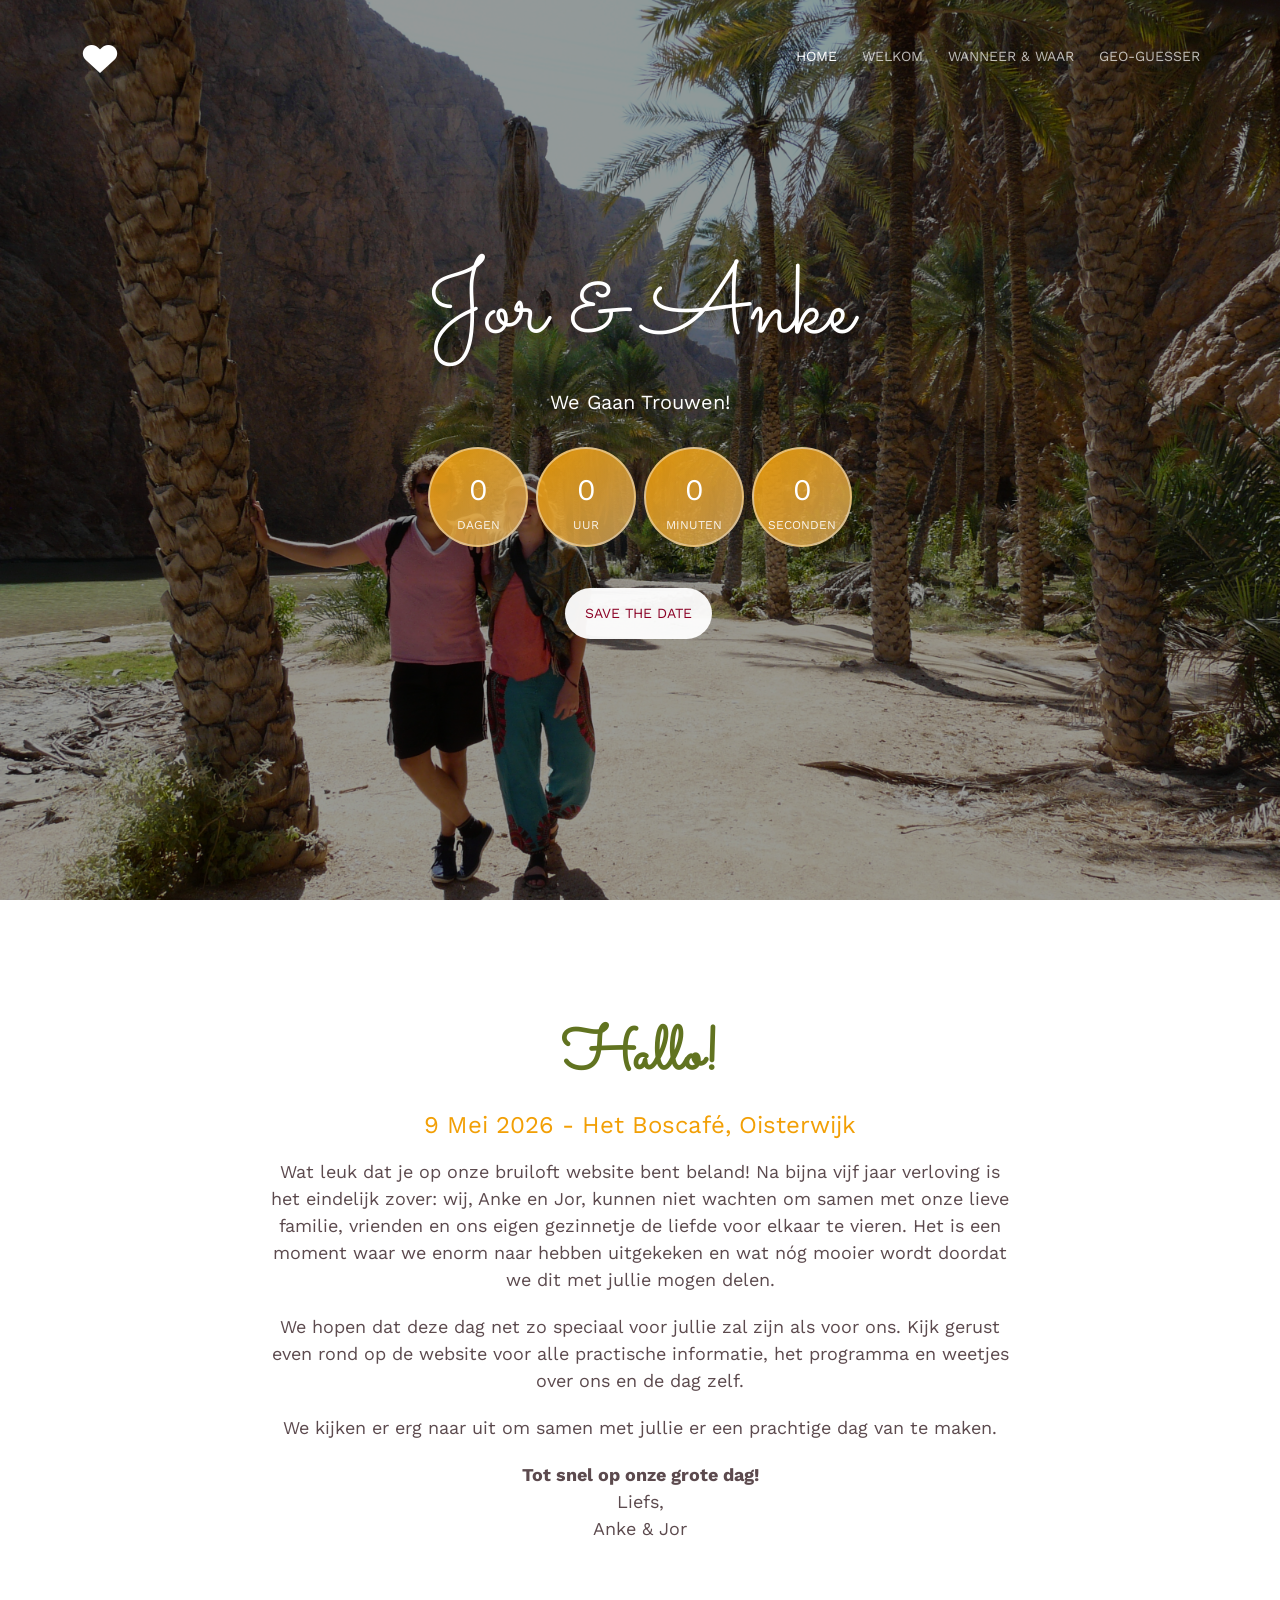
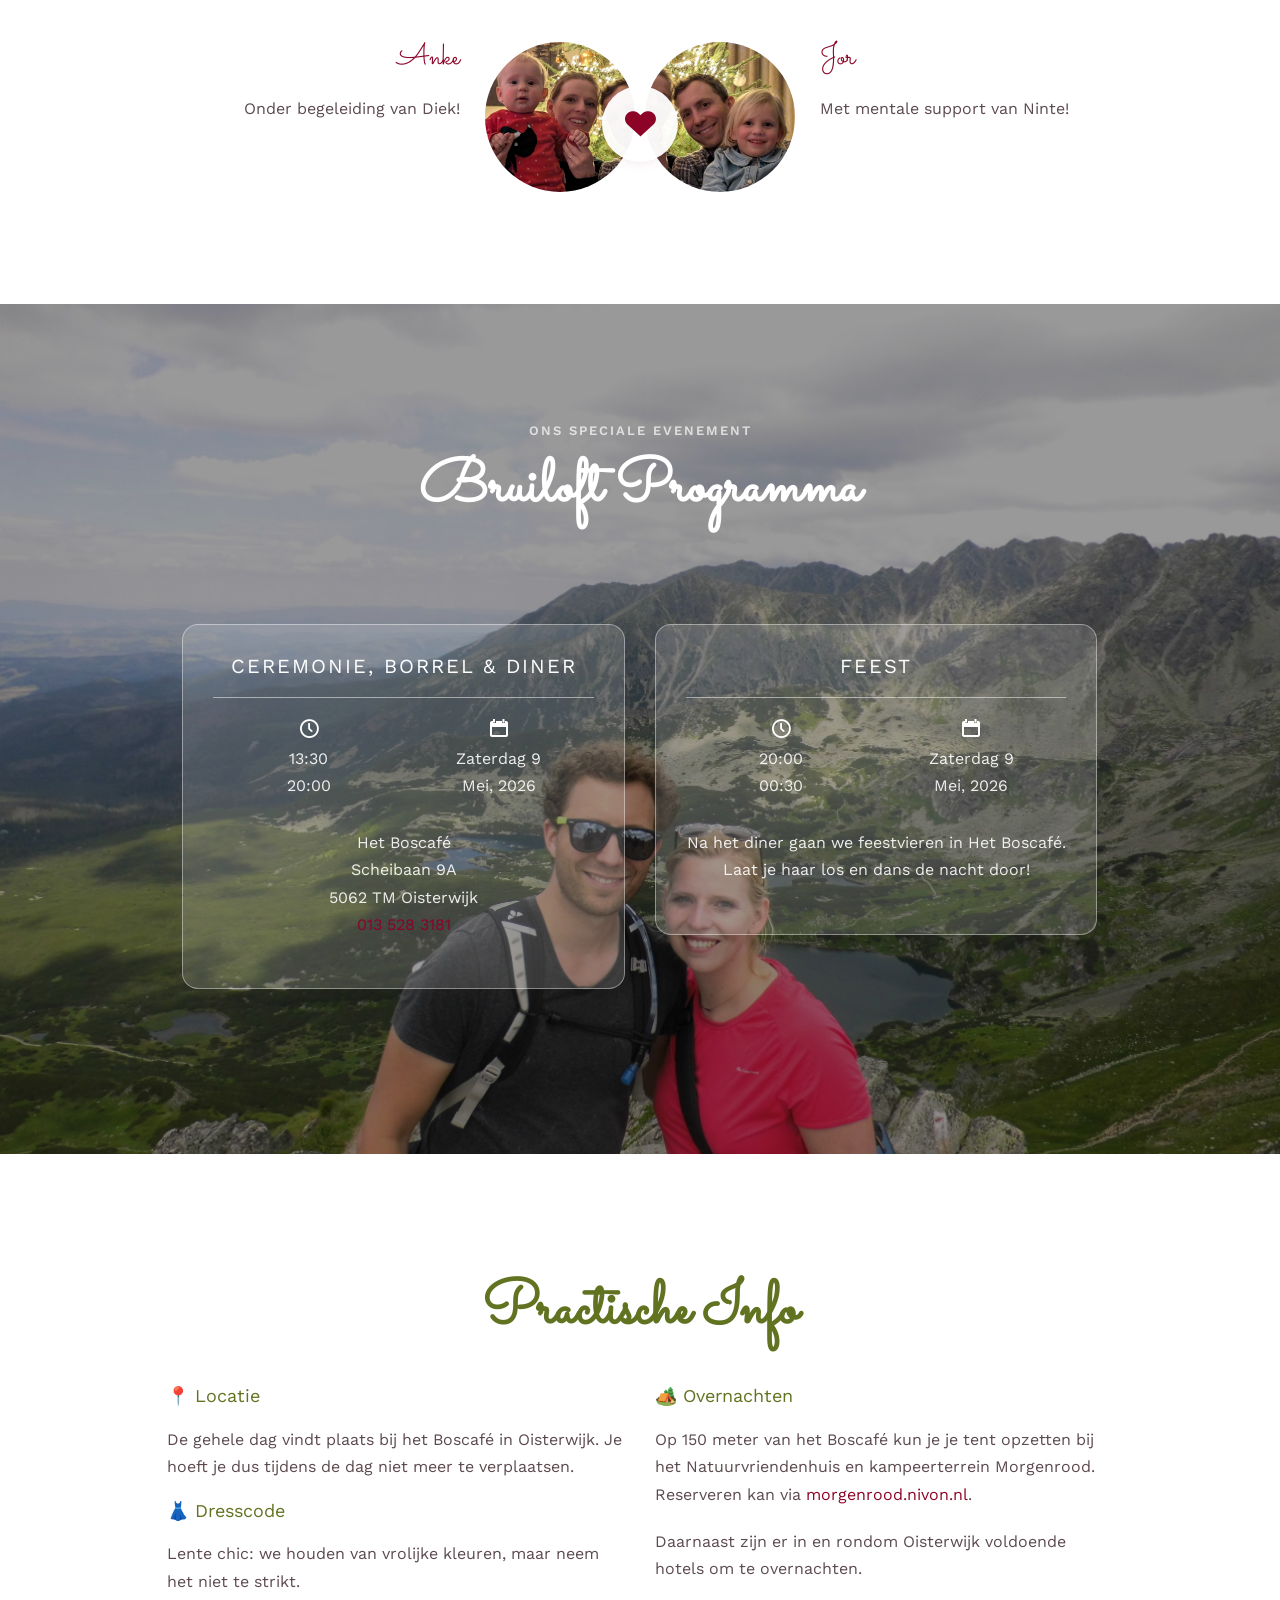
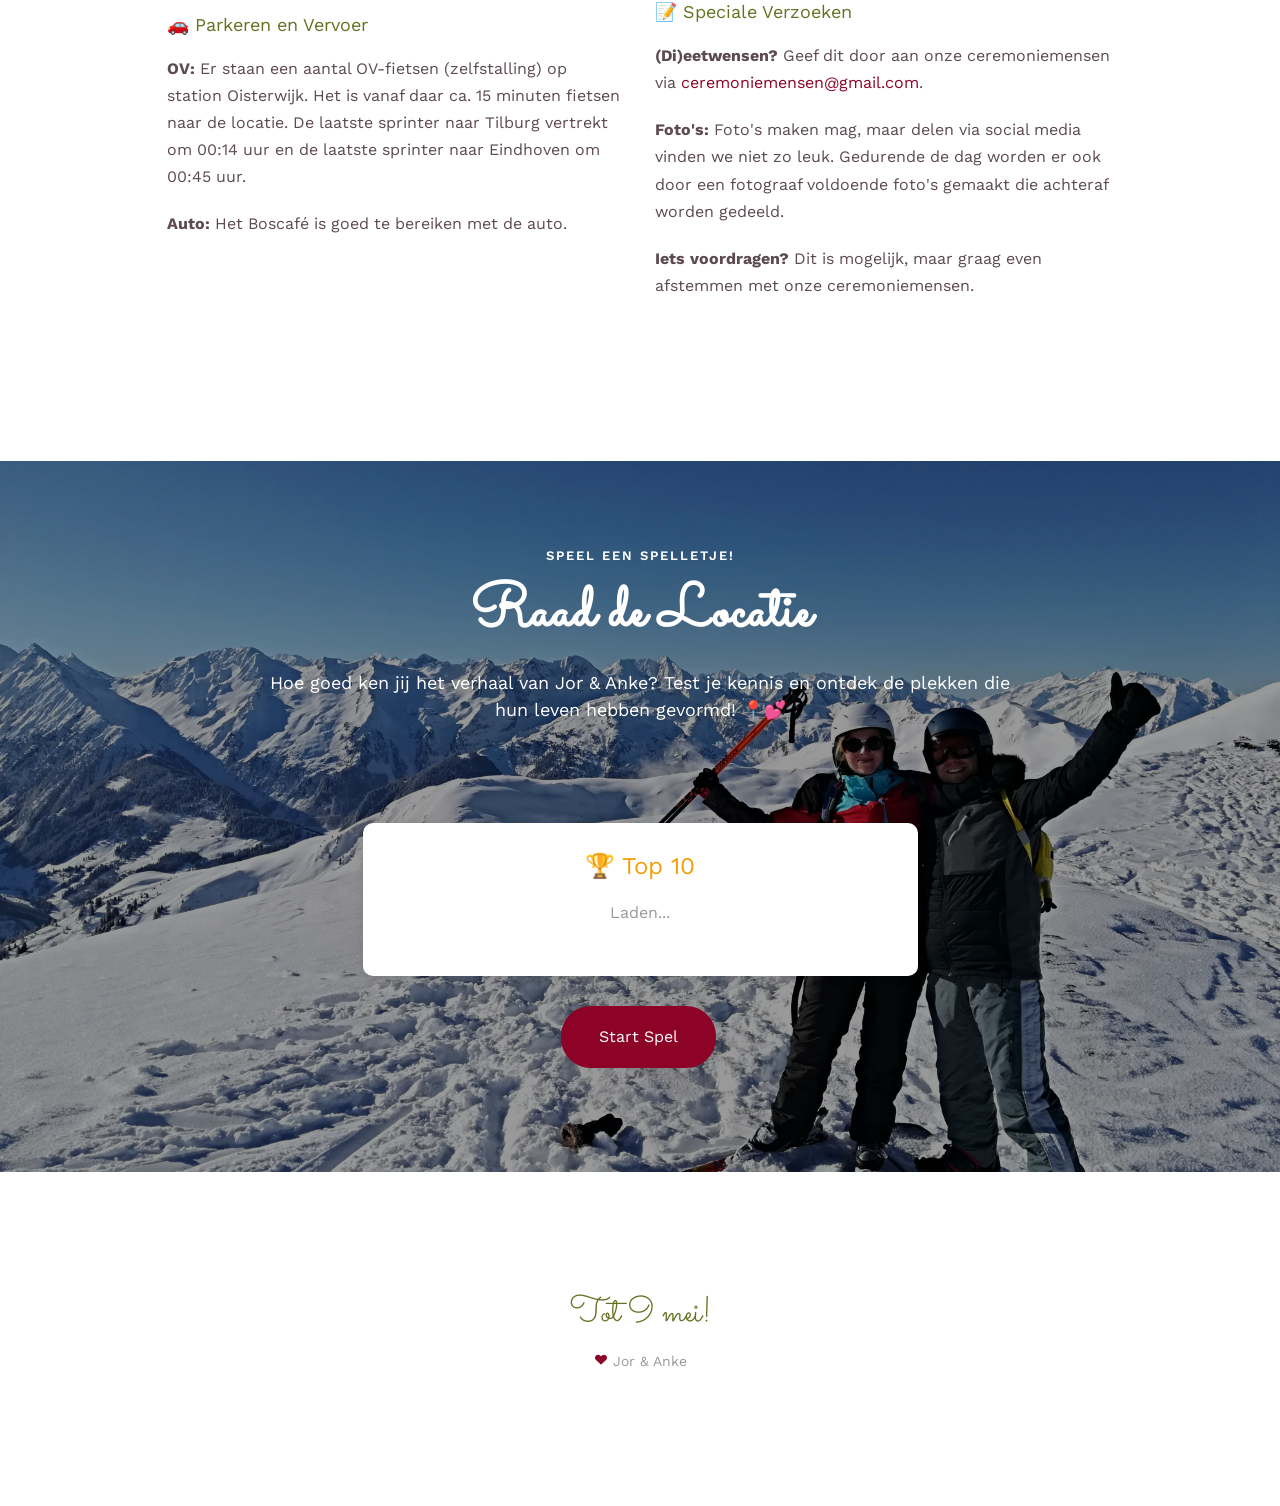
==== commit 5c844719: "slechte woordgrap" ====
--- a/index.html
+++ b/index.html
@@ -240,7 +240,7 @@
 					<h2 style="color: #617320;">Hallo!</h2>
 					<h3 style="color: #F29F05;">9 Mei 2026 - Het Boscafé, Oisterwijk</h3>
 					<p>Wat leuk dat je op onze bruiloft website bent beland! Na bijna vijf jaar verloving is het eindelijk zover: wij, Anke en Jor, kunnen niet wachten om samen met onze lieve familie, vrienden en ons eigen gezinnetje de liefde voor elkaar te vieren. Het is een moment waar we enorm naar hebben uitgekeken en wat nóg mooier wordt doordat we dit met jullie mogen delen.</p>
-					<p>We hopen dat deze dag net zo speciaal voor jullie zal zijn als voor ons. Kijk gerust even rond op de website voor alle praktische informatie, het programma en weetjes over ons en de dag zelf.</p>
+					<p>We hopen dat deze dag net zo speciaal voor jullie zal zijn als voor ons. Kijk gerust even rond op de website voor alle practische informatie, het programma en weetjes over ons en de dag zelf.</p>
 					<p>We kijken er erg naar uit om samen met jullie er een prachtige dag van te maken.</p>
 					<p><strong>Tot snel op onze grote dag!</strong><br>Liefs,<br>Anke & Jor</p>
 				</div>
@@ -326,7 +326,7 @@
 		<div class="container">
 			<div class="row animate-box">
 				<div class="col-md-8 col-md-offset-2 text-center fh5co-heading">
-					<h2 style="color: #617320;">Praktische Info</h2>
+					<h2 style="color: #617320;">Practische Info</h2>
 				</div>
 			</div>
 			<div class="row animate-box">
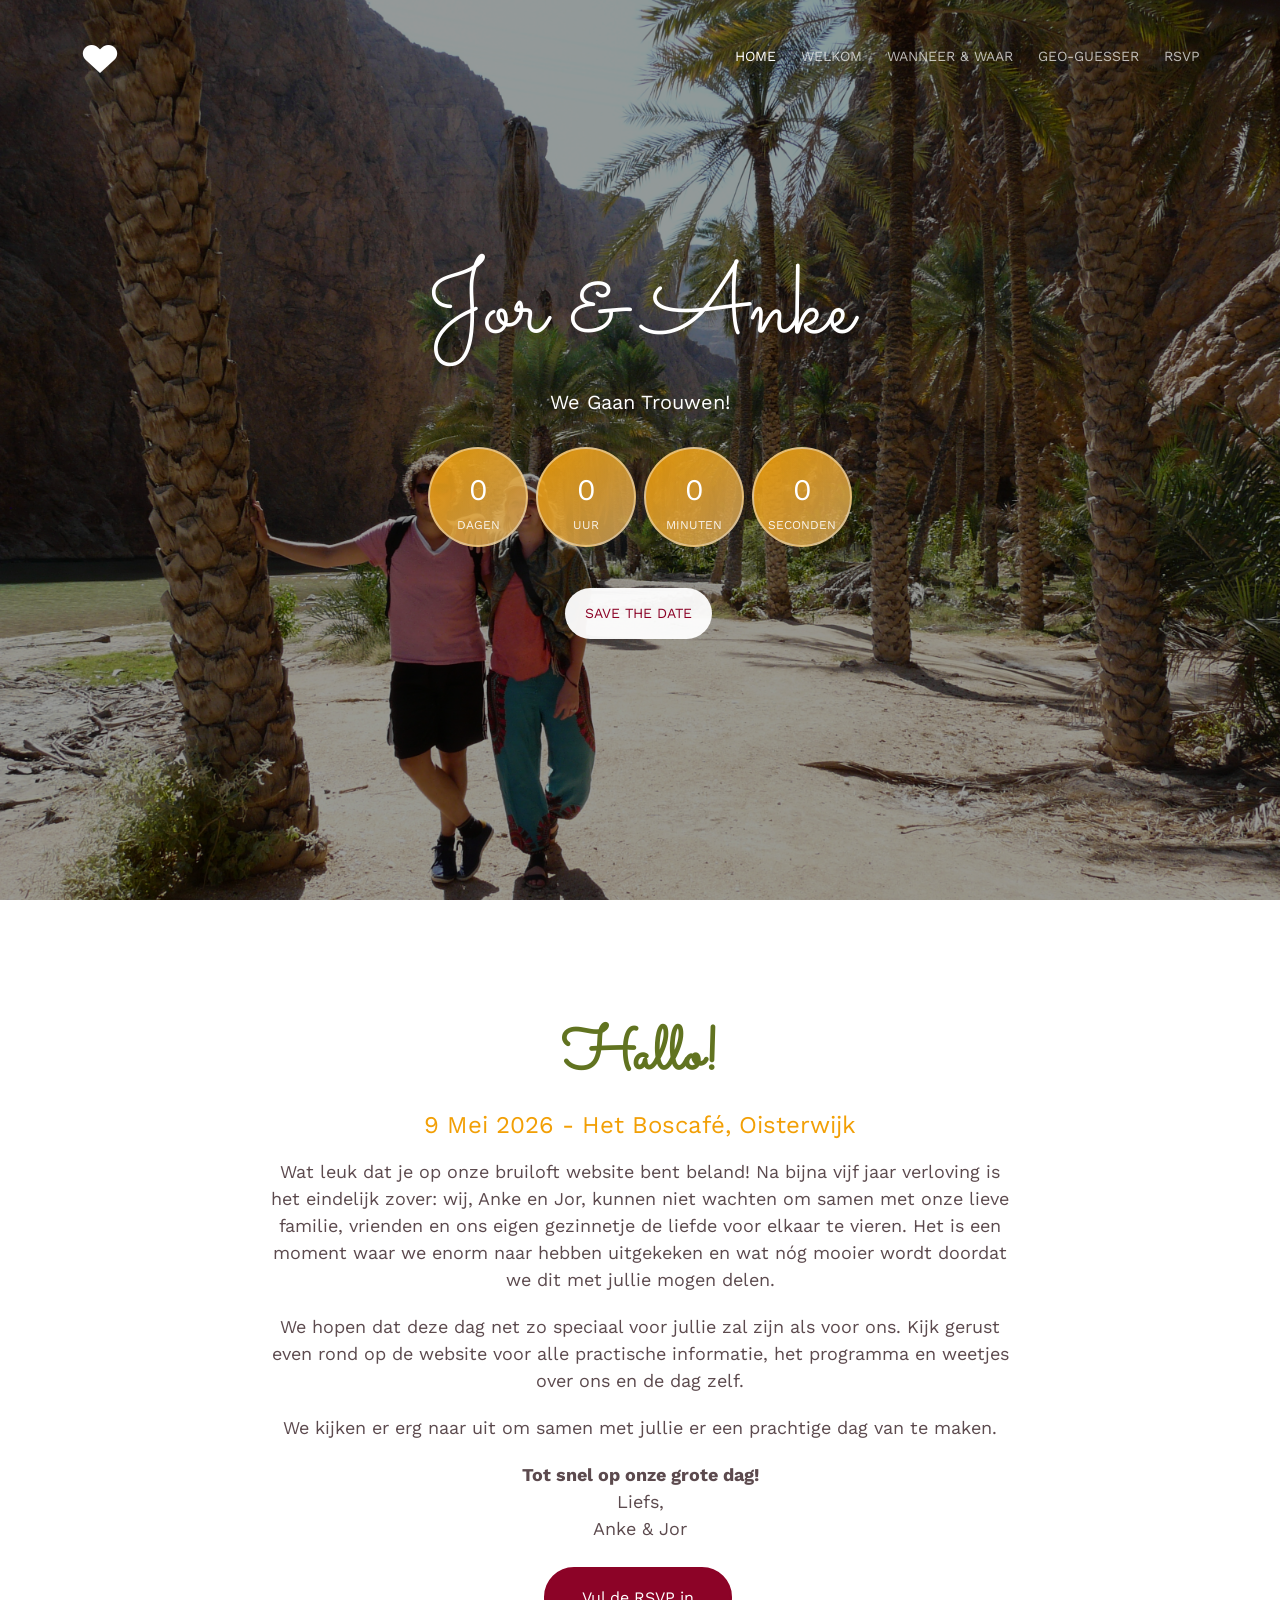
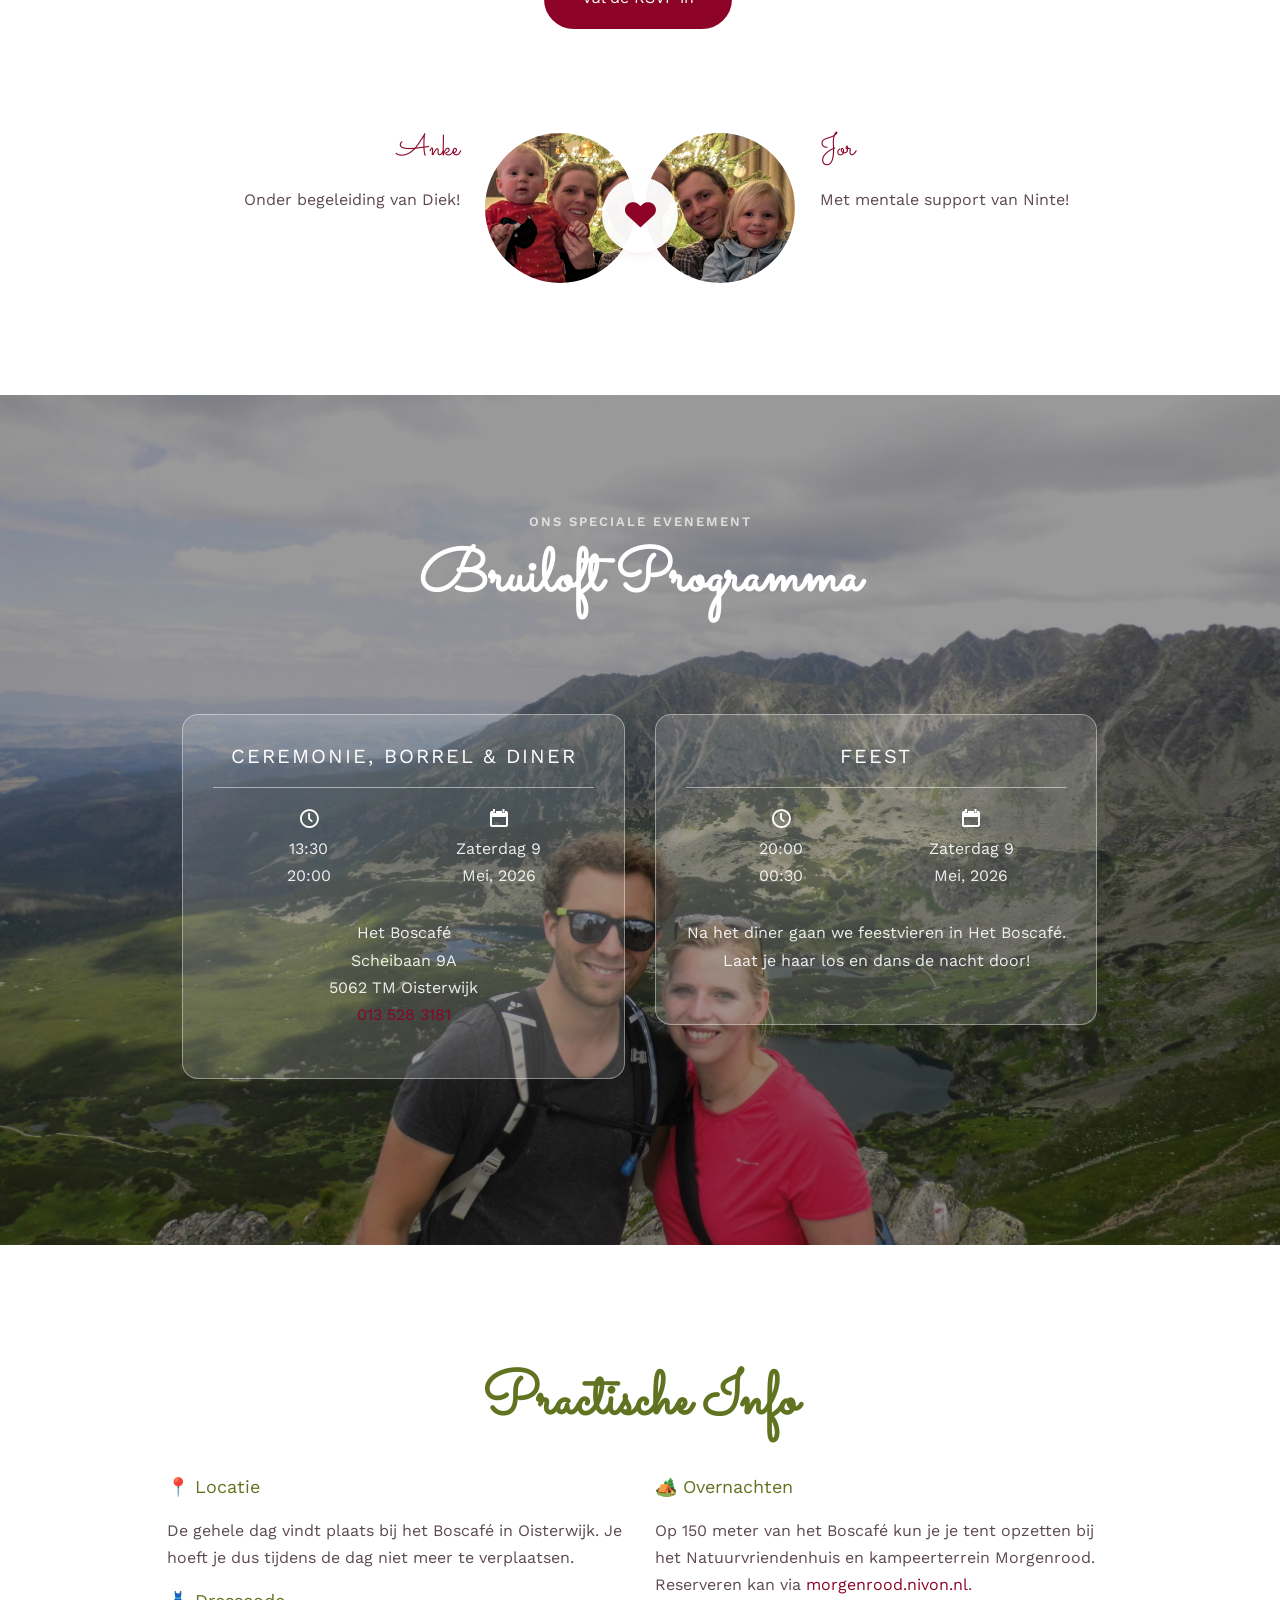
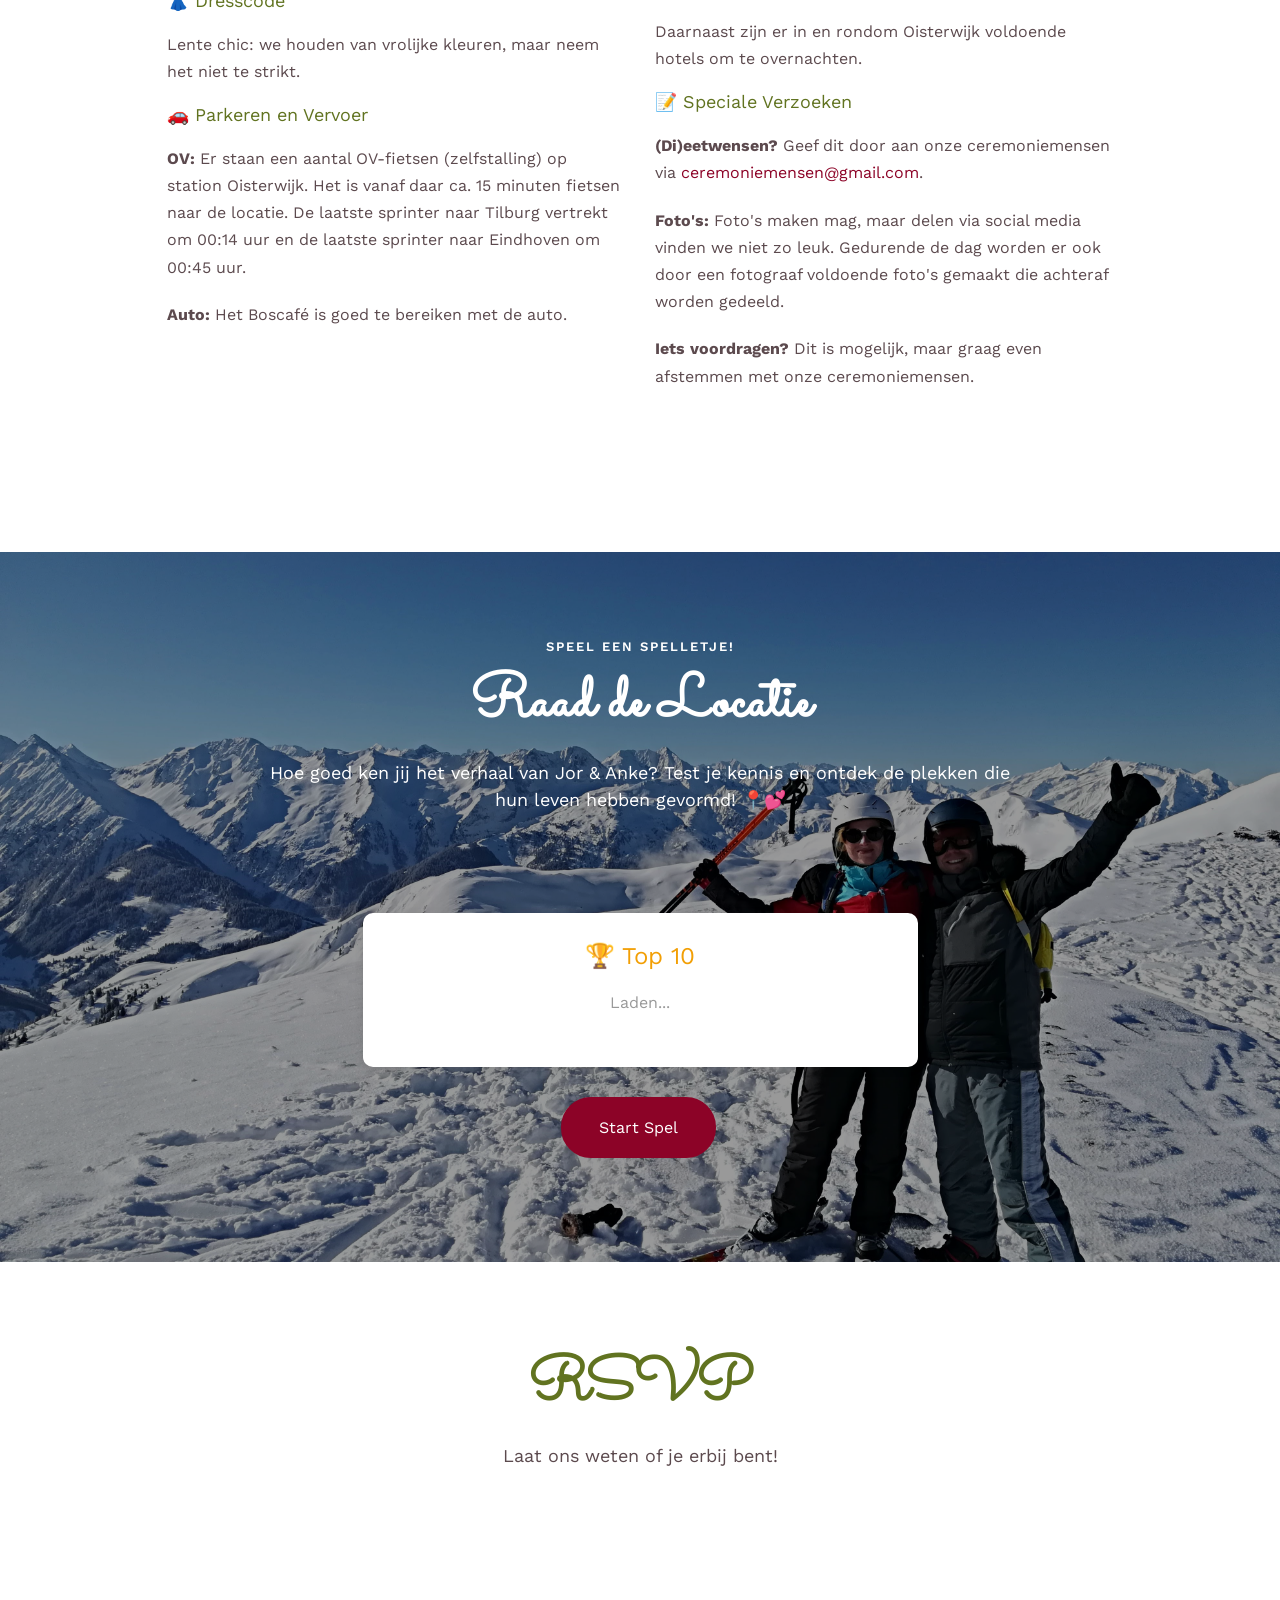
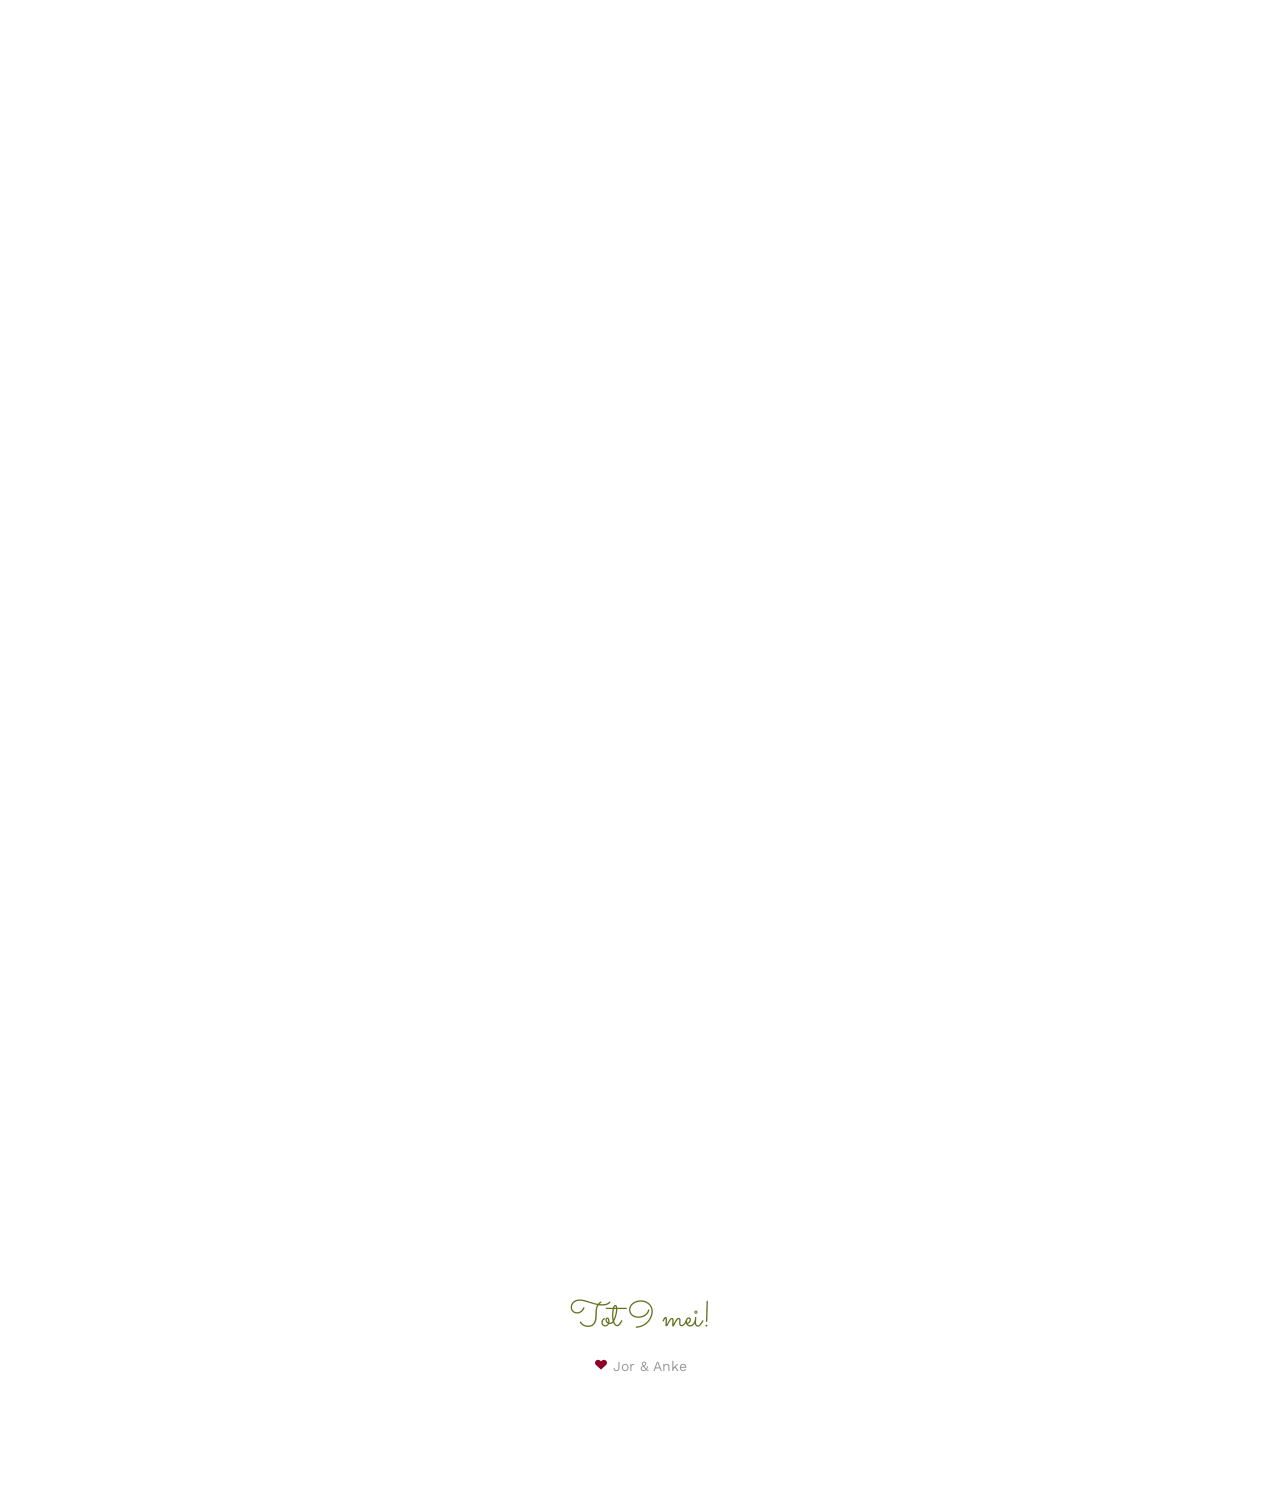
==== commit 1fbdbad2: "Fix RSVP" ====
--- a/index.html
+++ b/index.html
@@ -210,6 +210,7 @@
 					<li><a href="#fh5co-couple">Welkom</a></li>
 					<li><a href="#fh5co-event">Wanneer & Waar</a></li>
 					<li><a href="#fh5co-geogame">Geo-guesser</a></li>
+					<li><a href="#fh5co-rsvp">RSVP</a></li>
 			</div>
 			
 		</div>
@@ -243,6 +244,7 @@
 					<p>We hopen dat deze dag net zo speciaal voor jullie zal zijn als voor ons. Kijk gerust even rond op de website voor alle practische informatie, het programma en weetjes over ons en de dag zelf.</p>
 					<p>We kijken er erg naar uit om samen met jullie er een prachtige dag van te maken.</p>
 					<p><strong>Tot snel op onze grote dag!</strong><br>Liefs,<br>Anke & Jor</p>
+					<p style="margin-top: 25px;"><a href="#fh5co-rsvp" class="btn btn-primary btn-lg">Vul de RSVP in</a></p>
 				</div>
 			</div>
 			<div class="couple-wrap animate-box">
@@ -359,7 +361,7 @@
 		</div>
 	</div>
 
-	<div id="fh5co-geogame" class="fh5co-bg" style="background-image:url(images/jor_en_anke/picture_e.jpg); padding-top: 80px; padding-bottom: 100px;">
+	<div id="fh5co-geogame" class="fh5co-bg" style="background-image:url(images/jor_en_anke/picture_e.jpg); padding-top: 80px; padding-bottom: 100px; margin-bottom: 80px;">
 		<div class="overlay"></div>
 		<div class="container">
 			<div class="row">
@@ -380,6 +382,22 @@
 					<div id="game-container" class="text-center" style="margin-top: 30px;">
 						<button class="btn btn-primary btn-lg" id="start-game-btn">Start Spel</button>
 					</div>
+				</div>
+			</div>
+		</div>
+	</div>
+
+	<div id="fh5co-rsvp" style="padding-top: 80px;">
+		<div class="container">
+			<div class="row animate-box">
+				<div class="col-md-8 col-md-offset-2 text-center fh5co-heading">
+					<h2 style="color: #617320;">RSVP</h2>
+					<p>Laat ons weten of je erbij bent!</p>
+				</div>
+			</div>
+			<div class="row animate-box">
+				<div class="col-md-8 col-md-offset-2">
+					<iframe src="https://docs.google.com/forms/d/e/1FAIpQLScX1HYjqxLhALUP2ccC6a7-XUWcq0Yg72NhPGWUETxG_Z16iA/viewform?embedded=true" width="100%" height="1200" frameborder="0" marginheight="0" marginwidth="0" style="border: none;">Laden…</iframe>
 				</div>
 			</div>
 		</div>
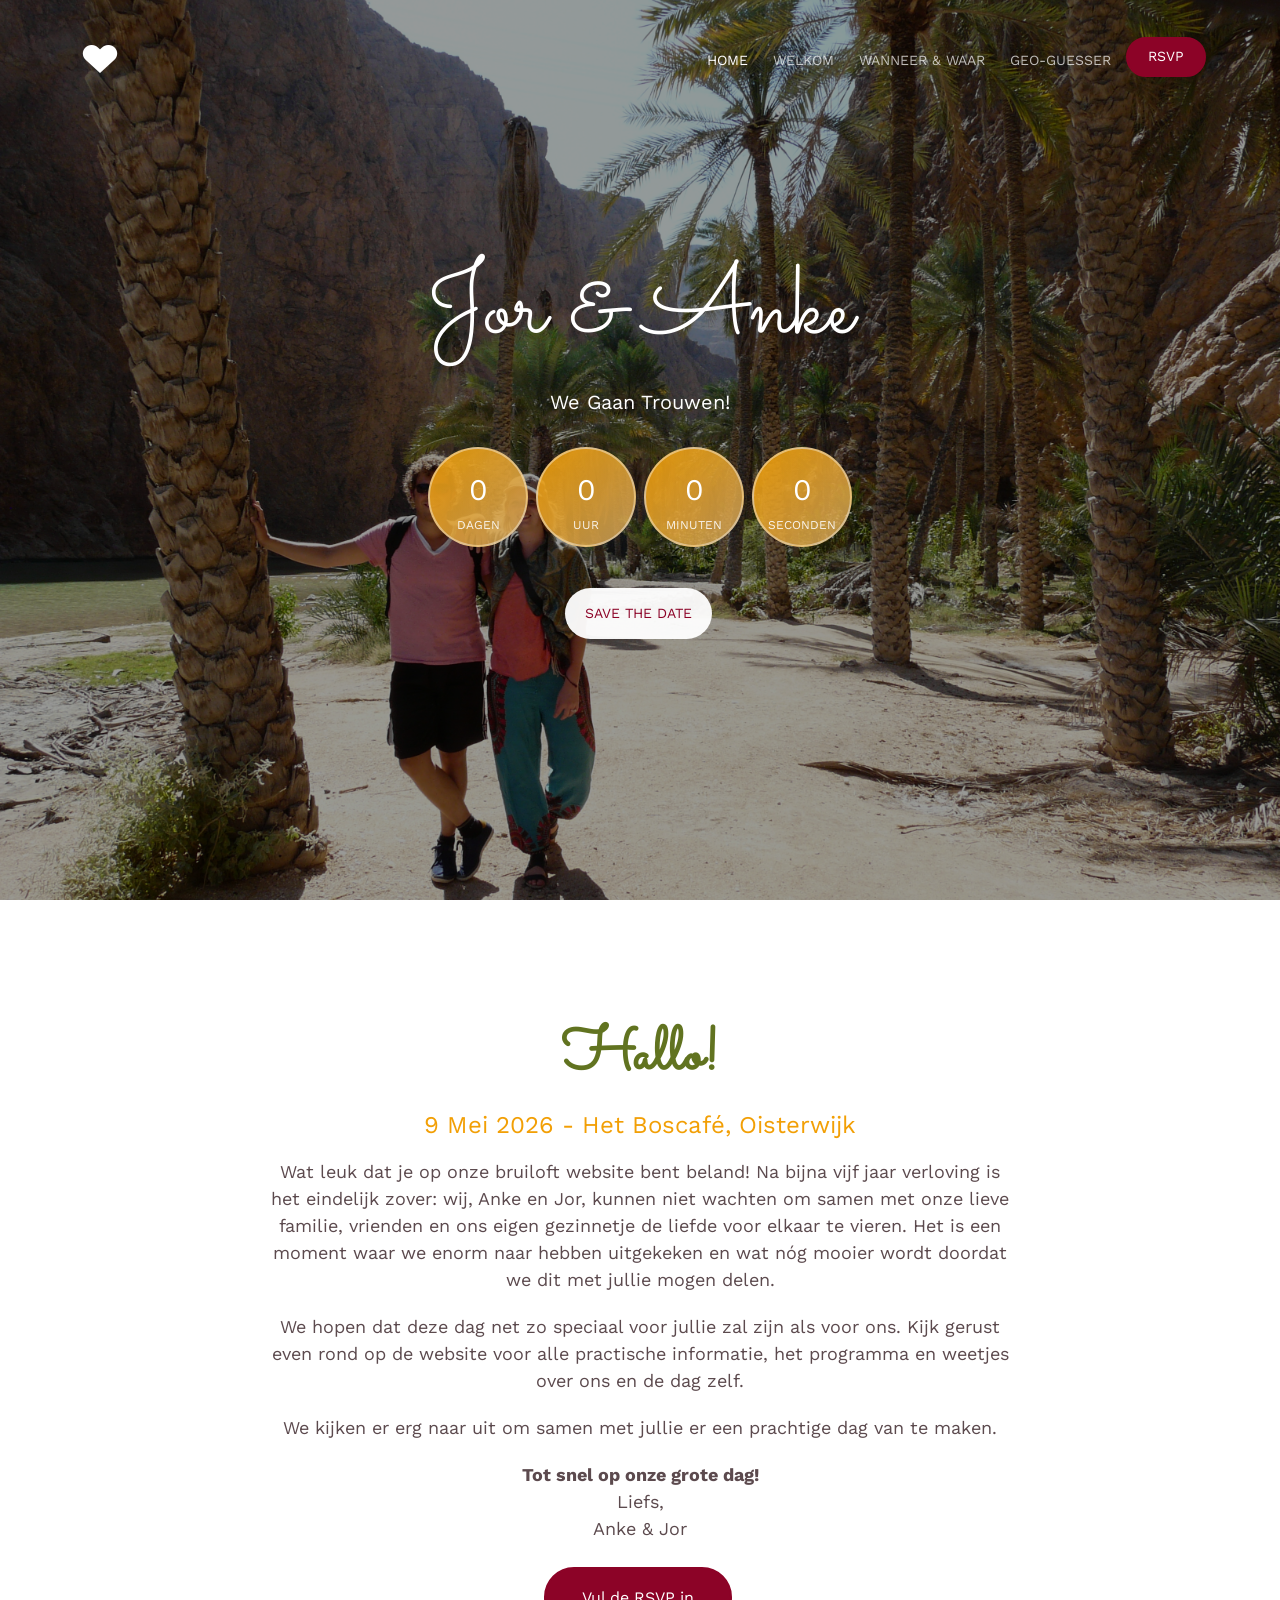
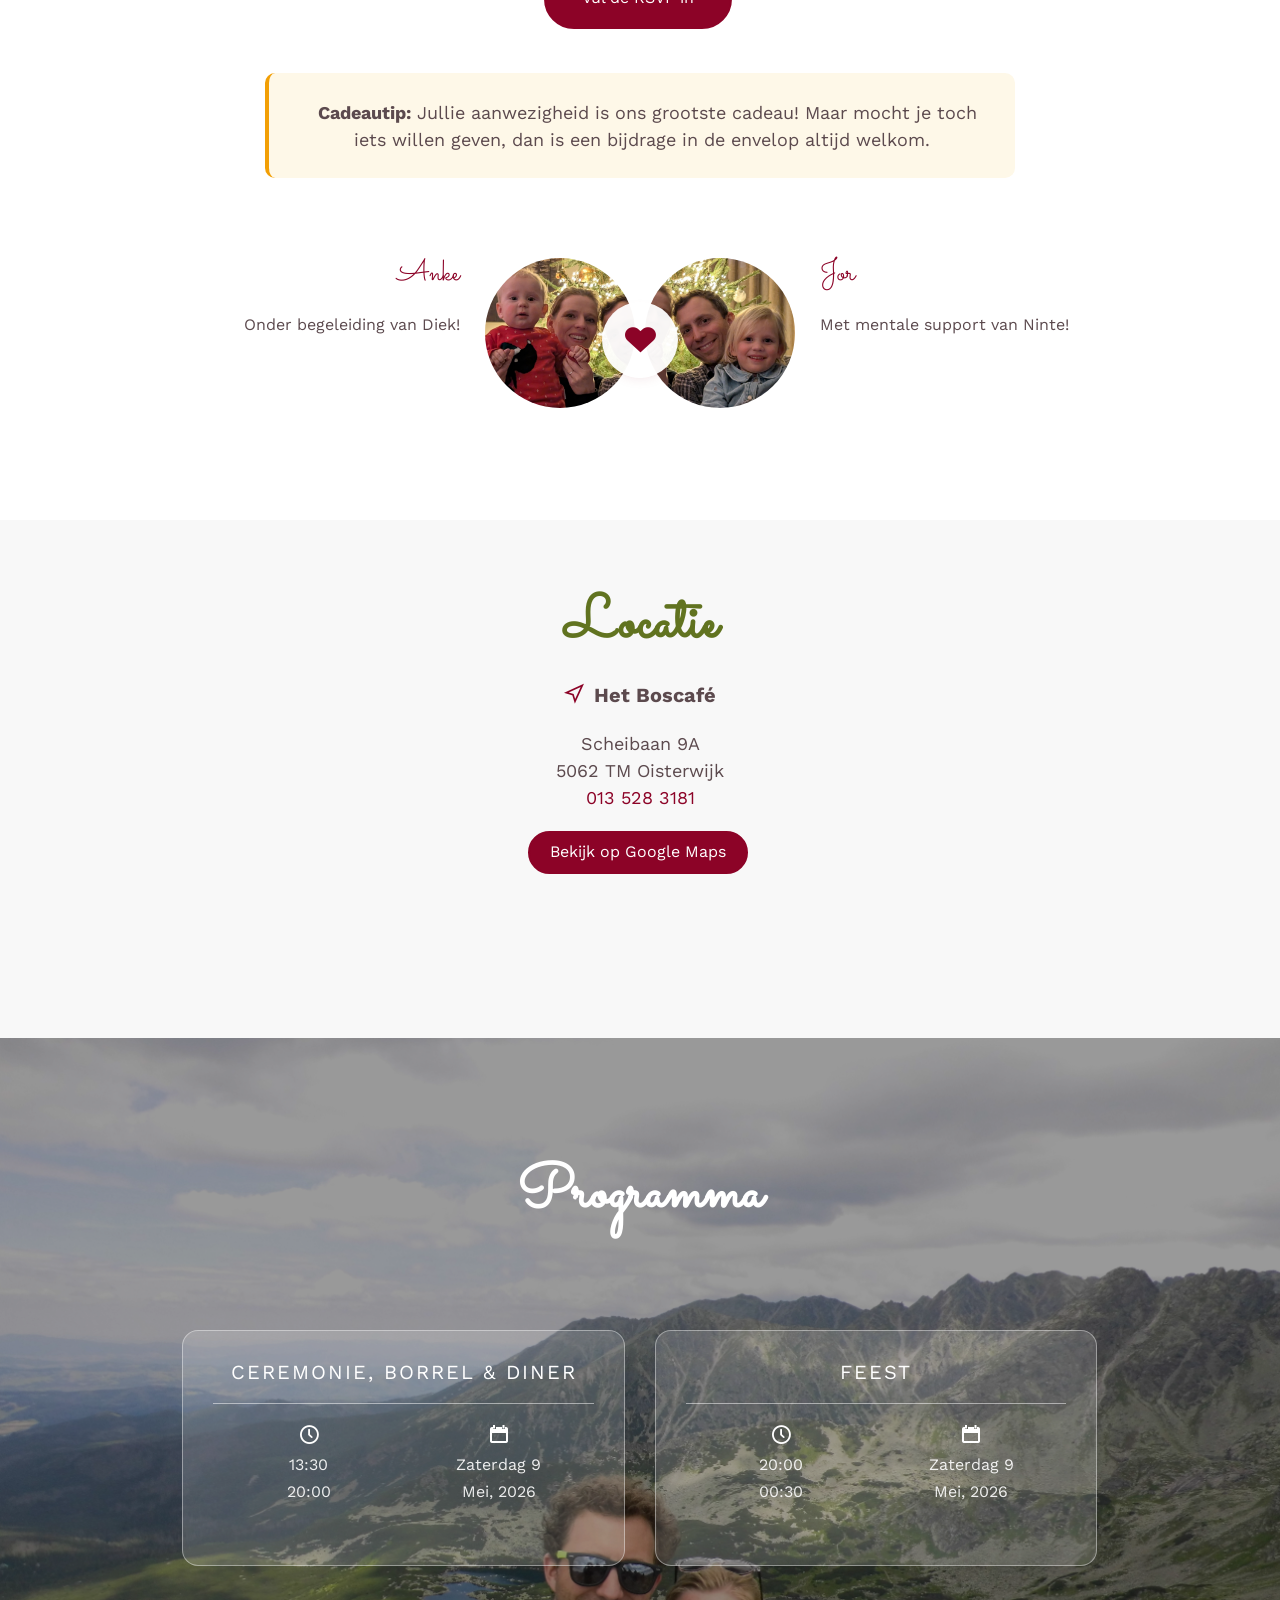
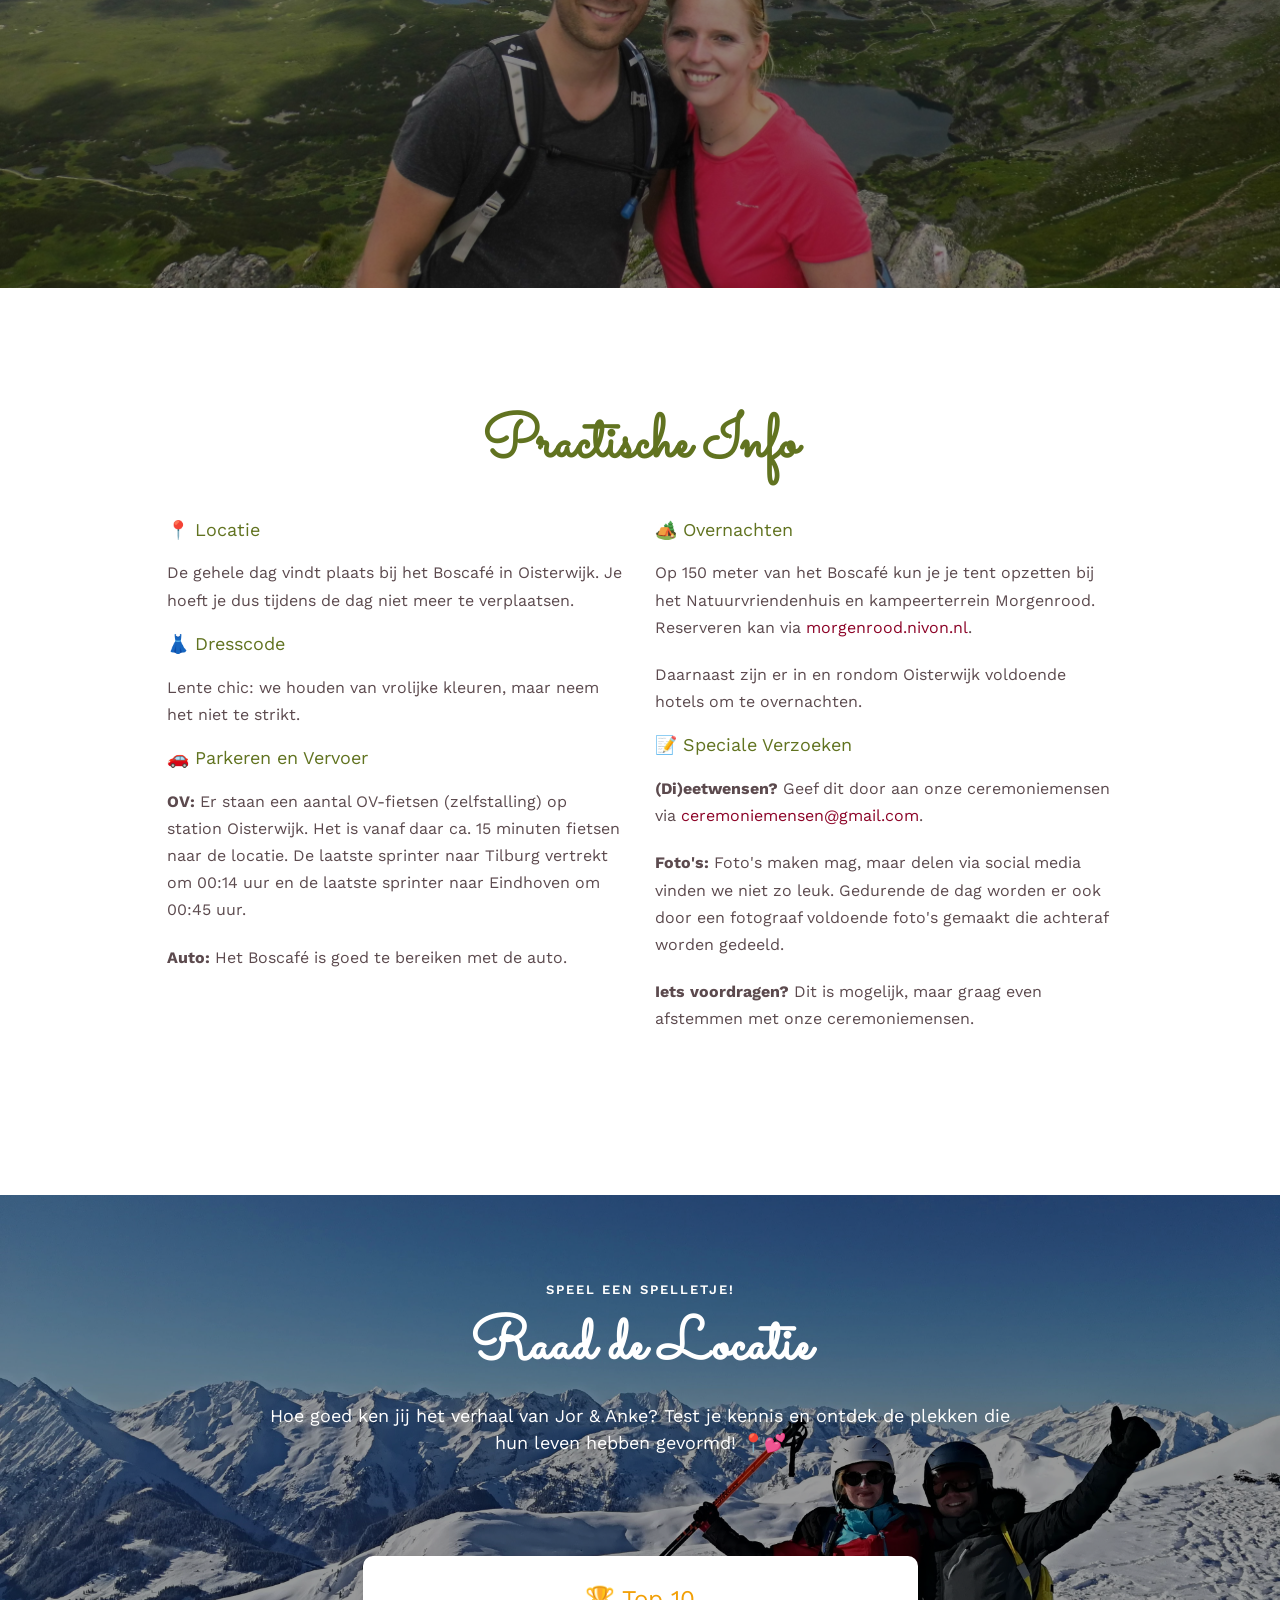
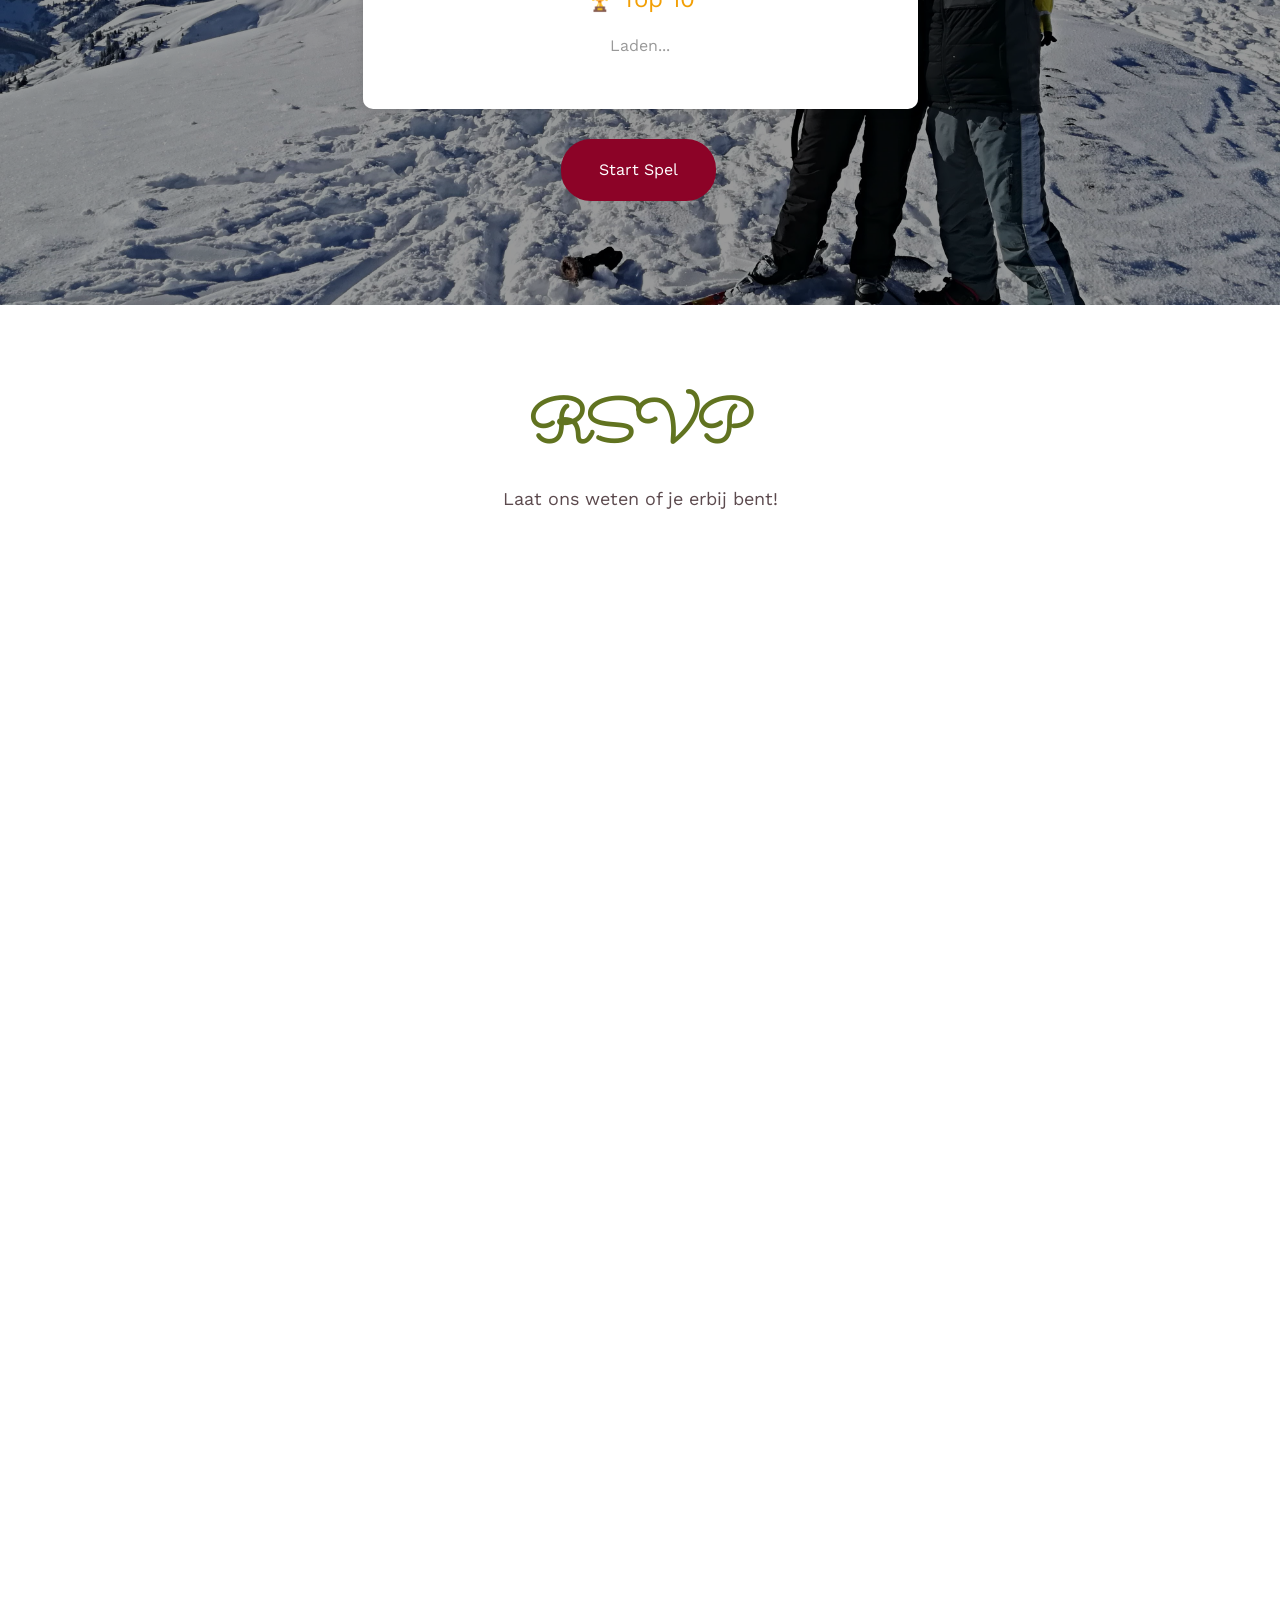
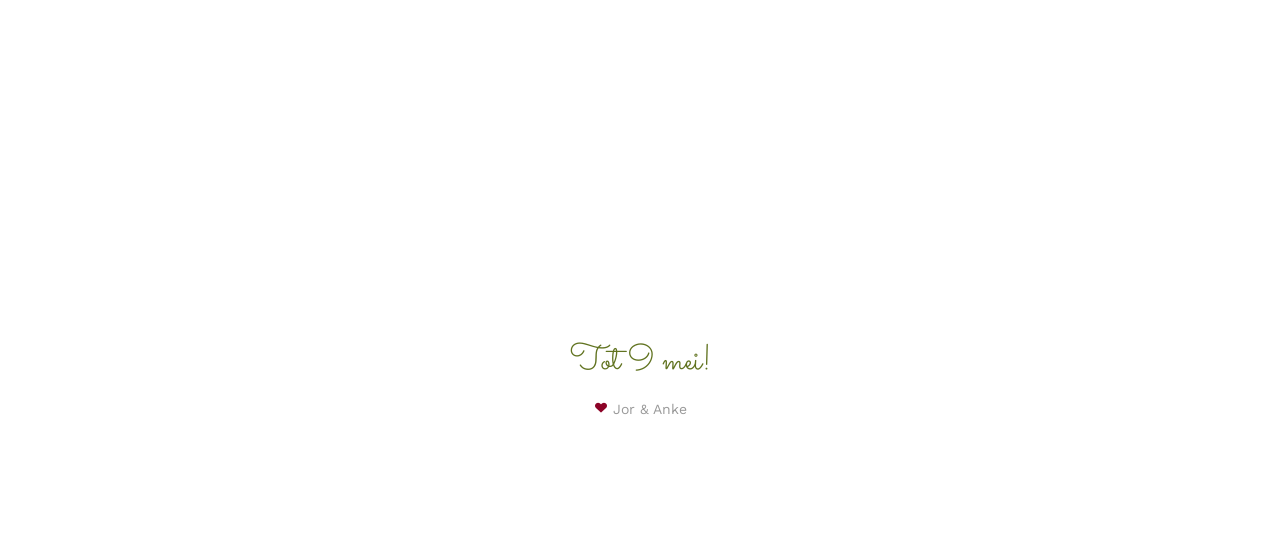
==== commit 27ae550c: "TODO's" ====
--- a/index.html
+++ b/index.html
@@ -210,7 +210,7 @@
 					<li><a href="#fh5co-couple">Welkom</a></li>
 					<li><a href="#fh5co-event">Wanneer & Waar</a></li>
 					<li><a href="#fh5co-geogame">Geo-guesser</a></li>
-					<li><a href="#fh5co-rsvp">RSVP</a></li>
+					<li><a href="#fh5co-rsvp" class="btn btn-primary" style="color: #fff !important; padding: 8px 20px; border-radius: 30px; margin-top: -5px;">RSVP</a></li>
 			</div>
 			
 		</div>
@@ -245,6 +245,11 @@
 					<p>We kijken er erg naar uit om samen met jullie er een prachtige dag van te maken.</p>
 					<p><strong>Tot snel op onze grote dag!</strong><br>Liefs,<br>Anke & Jor</p>
 					<p style="margin-top: 25px;"><a href="#fh5co-rsvp" class="btn btn-primary btn-lg">Vul de RSVP in</a></p>
+					
+					<!-- Cadeautip -->
+					<div style="margin-top: 40px; padding: 25px 30px; background-color: #fef8e8; border-radius: 10px; border-left: 4px solid #F29F05;">
+						<p style="margin: 0; font-size: 18px;"><i class="icon-envelope" style="color: #F29F05; margin-right: 10px; font-size: 22px;"></i><strong>Cadeautip:</strong> Jullie aanwezigheid is ons grootste cadeau! Maar mocht je toch iets willen geven, dan is een bijdrage in de envelop altijd welkom.</p>
+					</div>
 				</div>
 			</div>
 			<div class="couple-wrap animate-box">
@@ -272,13 +277,26 @@
 	</div>
 
 	<!-- RSVP -->
+	<!-- Locatie -->
+	<div id="fh5co-locatie" class="fh5co-section" style="padding: 60px 0; background-color: #f8f8f8;">
+		<div class="container">
+			<div class="row">
+				<div class="col-md-8 col-md-offset-2 text-center fh5co-heading animate-box">
+					<h2 style="color: #617320;">Locatie</h2>
+					<p style="font-size: 20px; margin-bottom: 20px;"><i class="icon-location" style="color: #8C0327; margin-right: 10px;"></i><strong>Het Boscafé</strong></p>
+					<p style="font-size: 18px;">Scheibaan 9A<br>5062 TM Oisterwijk<br><a href="tel:0135283181" style="color: #8C0327;">013 528 3181</a></p>
+					<p style="margin-top: 20px;"><a href="https://maps.google.com/?q=Het+Boscafe+Scheibaan+9A+Oisterwijk" target="_blank" class="btn btn-primary">Bekijk op Google Maps</a></p>
+				</div>
+			</div>
+		</div>
+	</div>
+
 	<div id="fh5co-event" class="fh5co-bg" style="background-image:url(images/jor_en_anke/picture_c.jpg);">
 		<div class="overlay"></div>
 		<div class="container">
 			<div class="row">
 				<div class="col-md-8 col-md-offset-2 text-center fh5co-heading animate-box">
-					<span>Ons Speciale Evenement</span>
-					<h2>Bruiloft Programma</h2>
+					<h2>Programma</h2>
 				</div>
 			</div>
 			<div class="row">
@@ -298,7 +316,6 @@
 										<span>Zaterdag 9</span>
 										<span>Mei, 2026</span>
 									</div>
-									<p>Het Boscafé<br>Scheibaan 9A<br>5062 TM Oisterwijk<br><a href="tel:0135283181">013 528 3181</a></p>
 								</div>
 							</div>
 							<div class="col-md-6 col-sm-6 text-center">
@@ -314,7 +331,6 @@
 										<span>Zaterdag 9</span>
 										<span>Mei, 2026</span>
 									</div>
-									<p>Na het diner gaan we feestvieren in Het Boscafé. Laat je haar los en dans de nacht door!</p>
 								</div>
 							</div>
 						</div>
@@ -361,7 +377,7 @@
 		</div>
 	</div>
 
-	<div id="fh5co-geogame" class="fh5co-bg" style="background-image:url(images/jor_en_anke/picture_e.jpg); padding-top: 80px; padding-bottom: 100px; margin-bottom: 80px;">
+	<div id="fh5co-geogame" class="fh5co-bg" style="background-image:url(images/jor_en_anke/picture_e.jpg); padding-top: 80px; padding-bottom: 100px; margin-bottom: 80px; position: relative; z-index: 2;">
 		<div class="overlay"></div>
 		<div class="container">
 			<div class="row">
@@ -387,7 +403,7 @@
 		</div>
 	</div>
 
-	<div id="fh5co-rsvp" style="padding-top: 80px;">
+	<div id="fh5co-rsvp" style="padding-top: 80px; position: relative; z-index: 1; background: #fff;">
 		<div class="container">
 			<div class="row animate-box">
 				<div class="col-md-8 col-md-offset-2 text-center fh5co-heading">
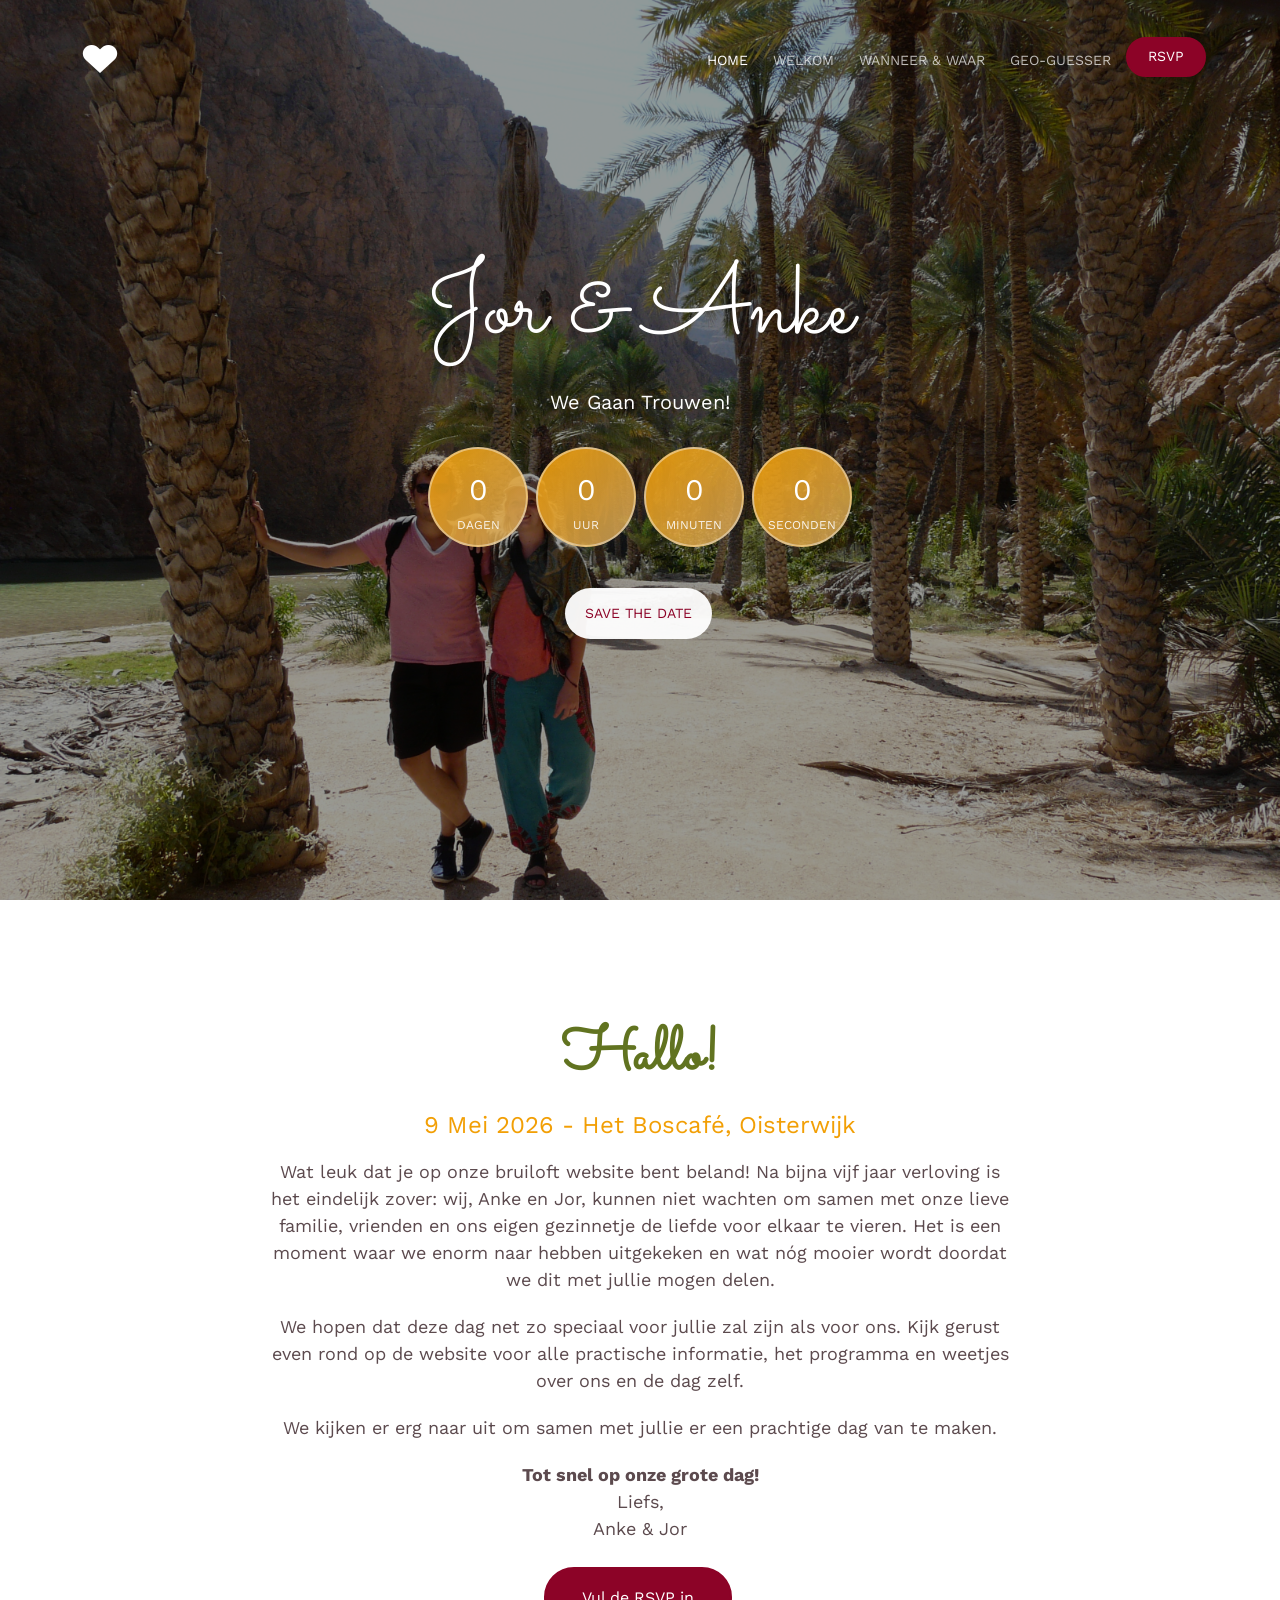
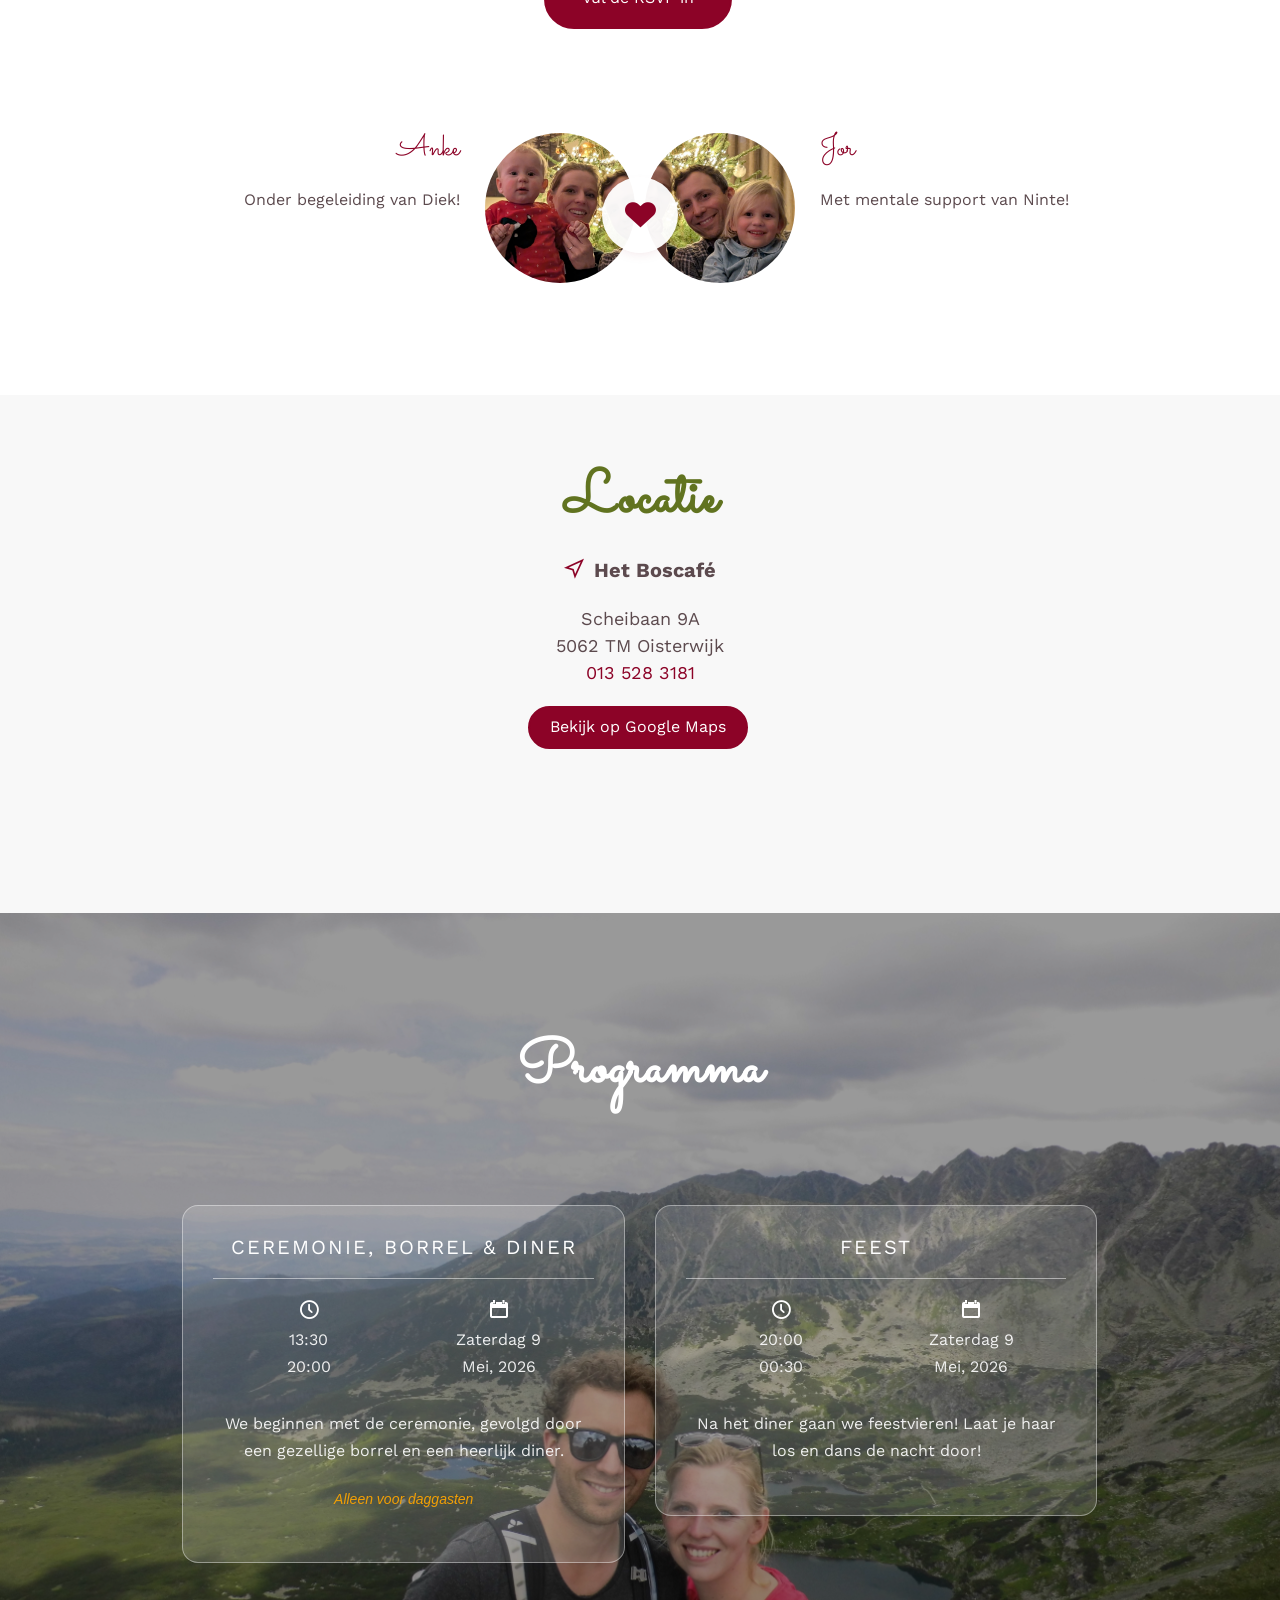
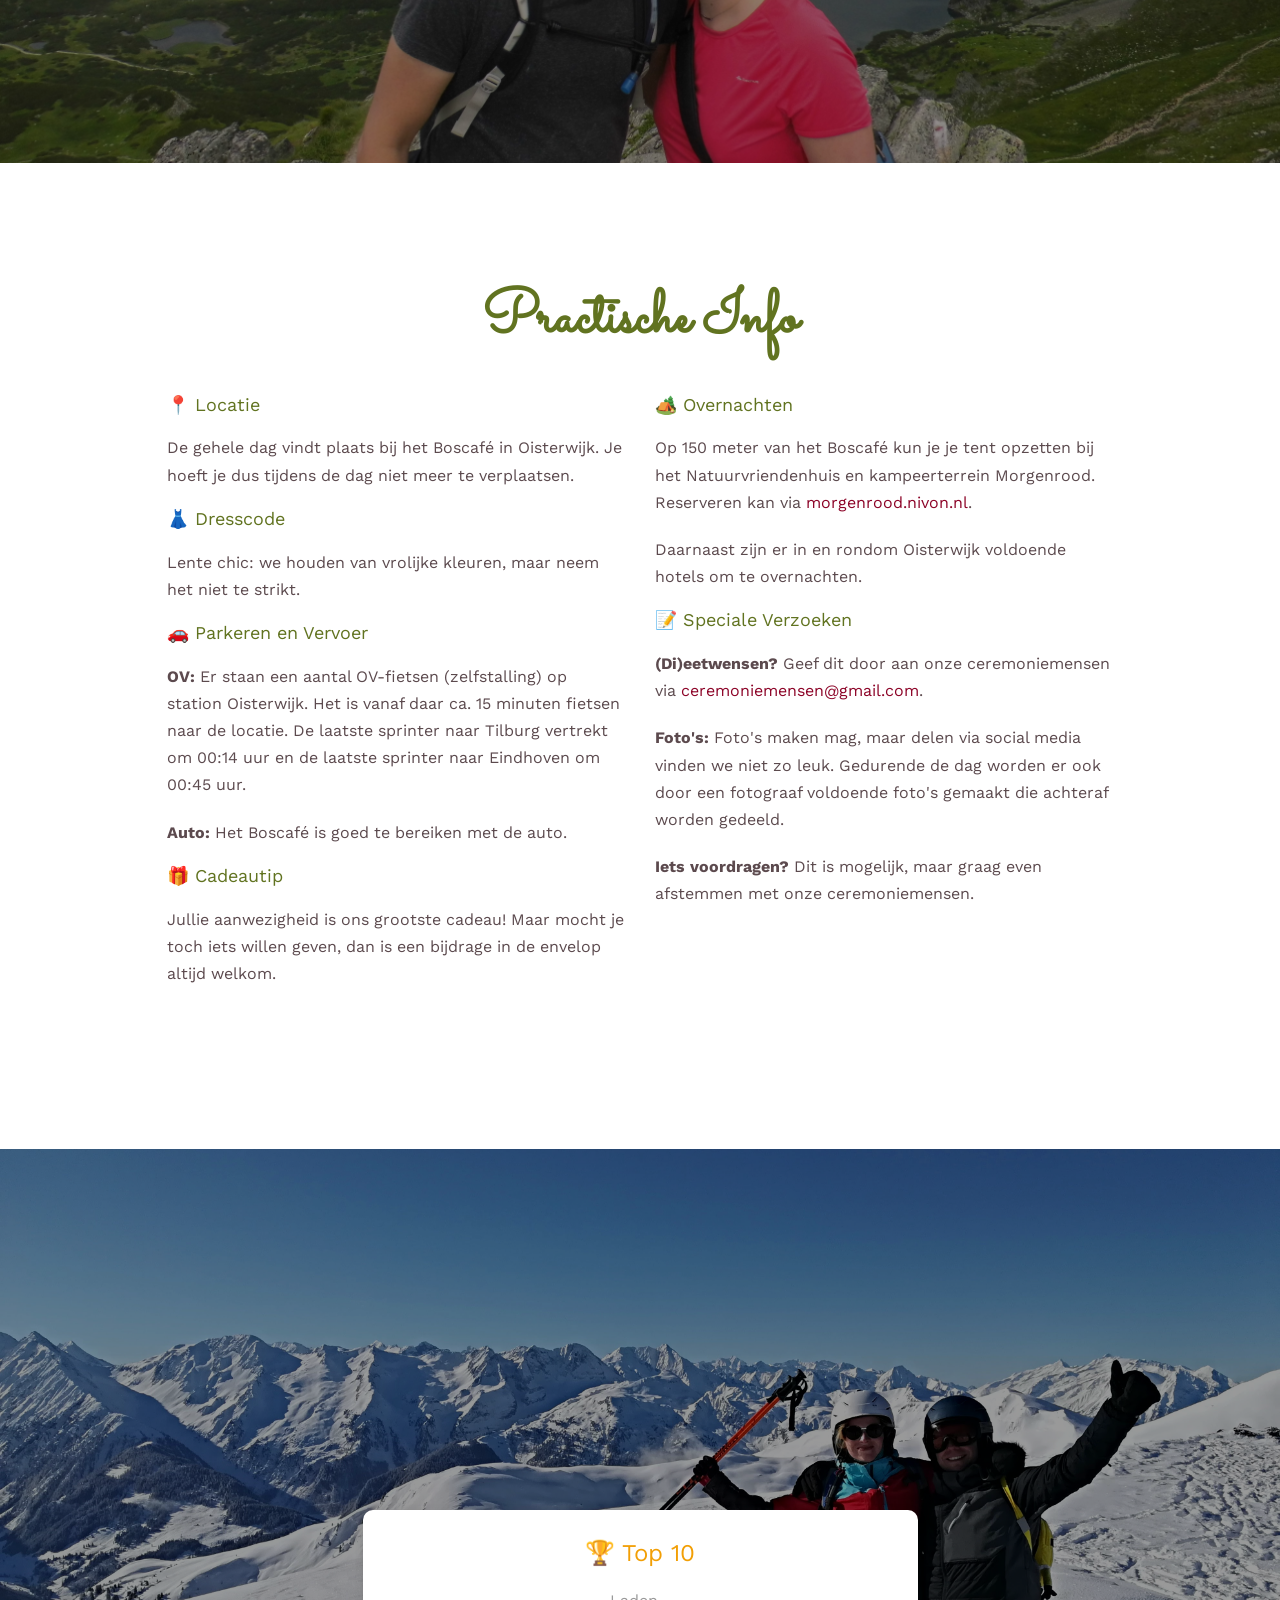
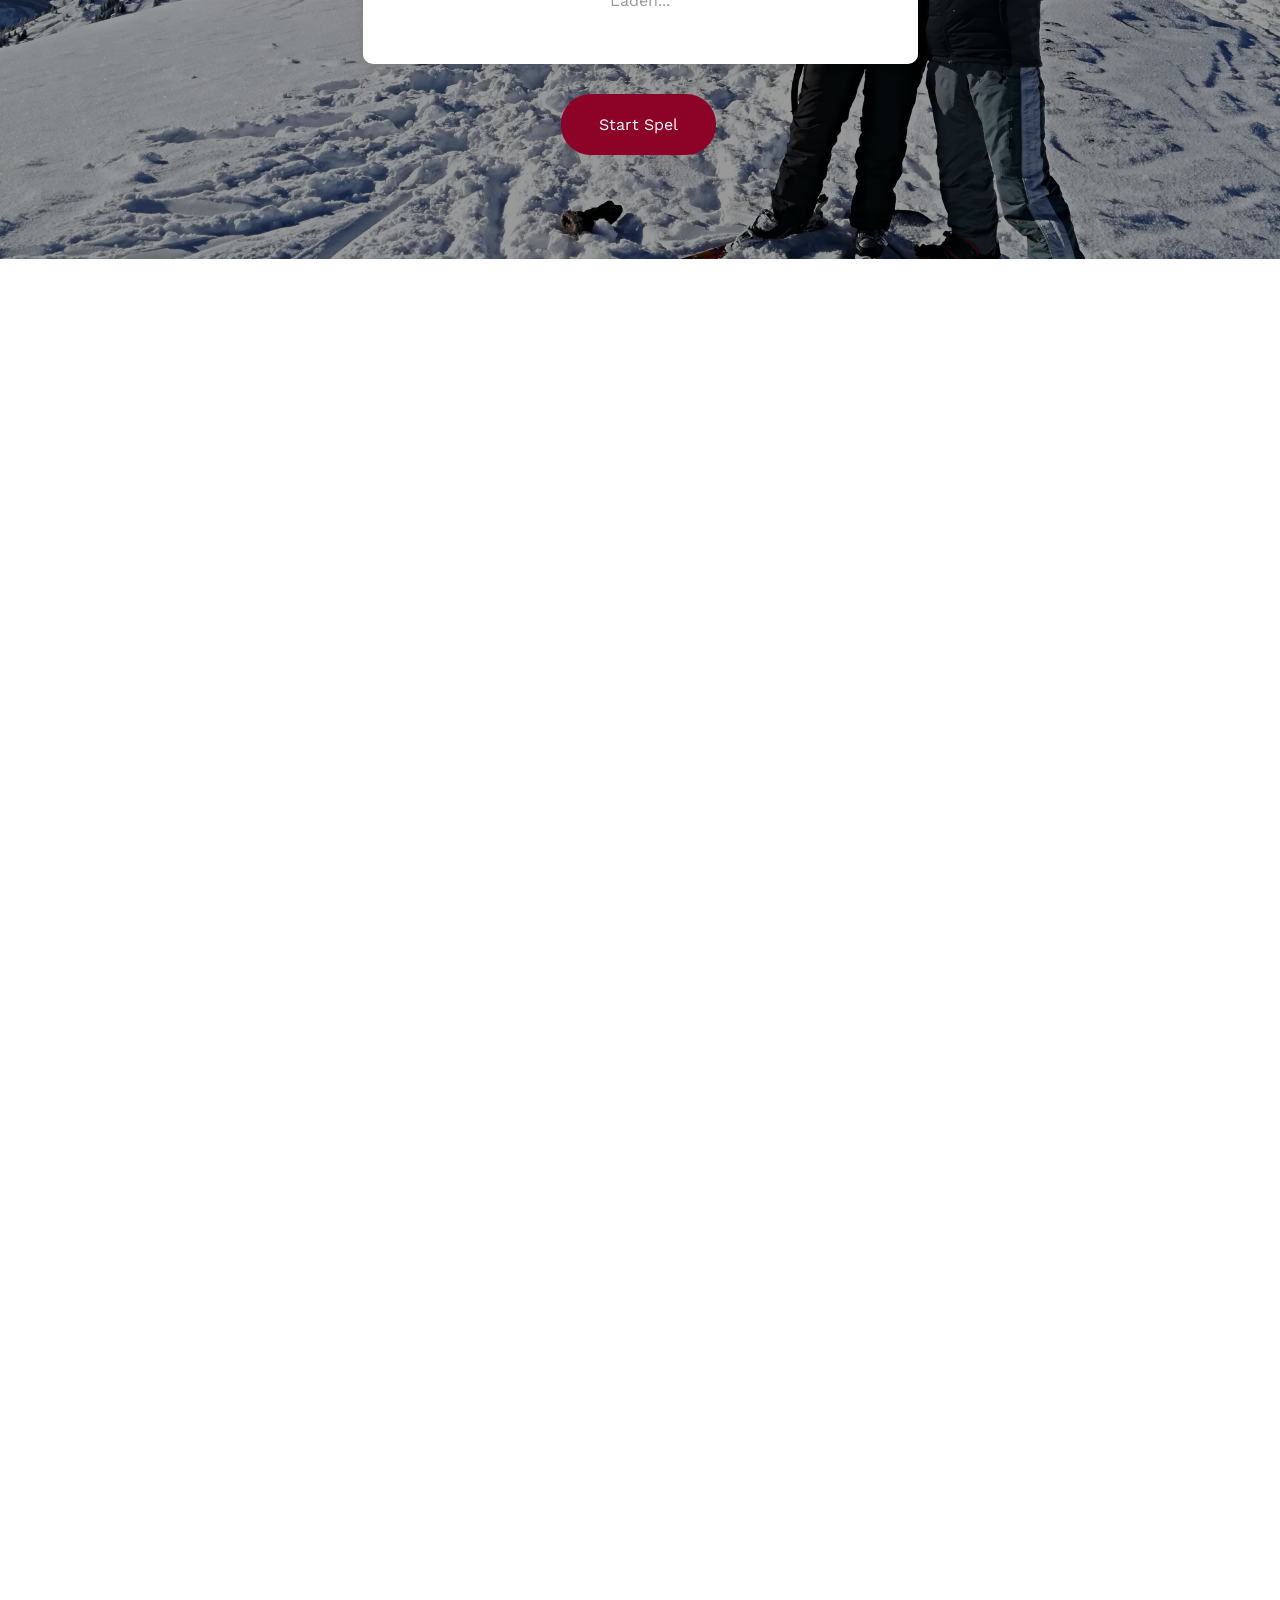
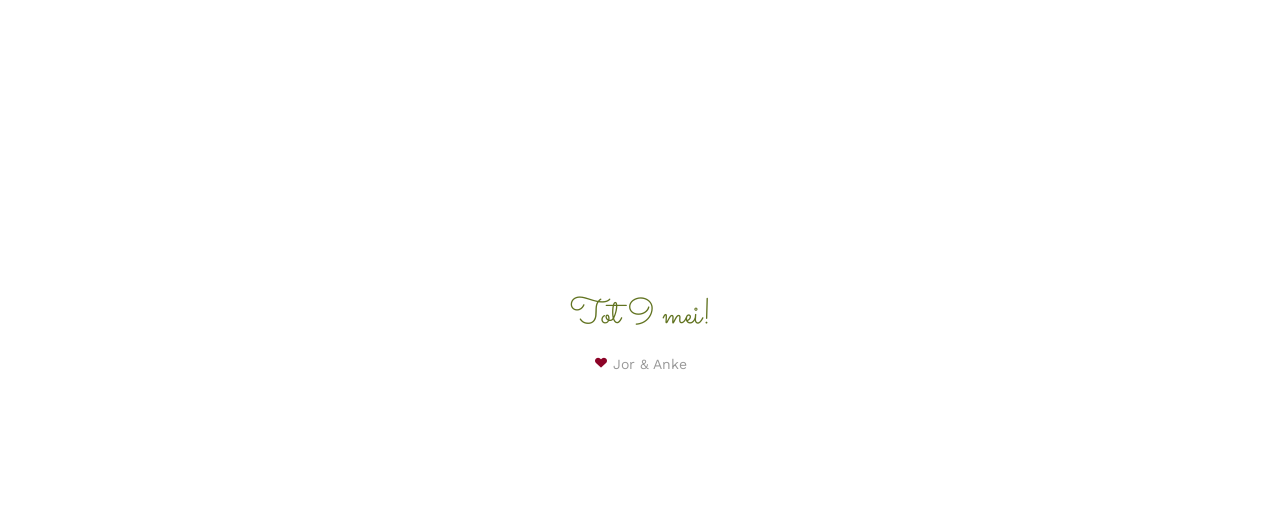
==== commit 4bc77fc7: "kleine aanpassingen" ====
--- a/index.html
+++ b/index.html
@@ -245,11 +245,6 @@
 					<p>We kijken er erg naar uit om samen met jullie er een prachtige dag van te maken.</p>
 					<p><strong>Tot snel op onze grote dag!</strong><br>Liefs,<br>Anke & Jor</p>
 					<p style="margin-top: 25px;"><a href="#fh5co-rsvp" class="btn btn-primary btn-lg">Vul de RSVP in</a></p>
-					
-					<!-- Cadeautip -->
-					<div style="margin-top: 40px; padding: 25px 30px; background-color: #fef8e8; border-radius: 10px; border-left: 4px solid #F29F05;">
-						<p style="margin: 0; font-size: 18px;"><i class="icon-envelope" style="color: #F29F05; margin-right: 10px; font-size: 22px;"></i><strong>Cadeautip:</strong> Jullie aanwezigheid is ons grootste cadeau! Maar mocht je toch iets willen geven, dan is een bijdrage in de envelop altijd welkom.</p>
-					</div>
 				</div>
 			</div>
 			<div class="couple-wrap animate-box">
@@ -316,6 +311,8 @@
 										<span>Zaterdag 9</span>
 										<span>Mei, 2026</span>
 									</div>
+									<p>We beginnen met de ceremonie, gevolgd door een gezellige borrel en een heerlijk diner.</p>
+									<p><em style="font-size: 14px; color: #F29F05;">Alleen voor daggasten</em></p>
 								</div>
 							</div>
 							<div class="col-md-6 col-sm-6 text-center">
@@ -331,6 +328,7 @@
 										<span>Zaterdag 9</span>
 										<span>Mei, 2026</span>
 									</div>
+									<p>Na het diner gaan we feestvieren! Laat je haar los en dans de nacht door!</p>
 								</div>
 							</div>
 						</div>
@@ -360,6 +358,9 @@
 							<h4 style="color: #617320;">🚗 Parkeren en Vervoer</h4>
 							<p><strong>OV:</strong> Er staan een aantal OV-fietsen (zelfstalling) op station Oisterwijk. Het is vanaf daar ca. 15 minuten fietsen naar de locatie. De laatste sprinter naar Tilburg vertrekt om 00:14 uur en de laatste sprinter naar Eindhoven om 00:45 uur.</p>
 							<p><strong>Auto:</strong> Het Boscafé is goed te bereiken met de auto.</p>
+							
+							<h4 style="color: #617320;">🎁 Cadeautip</h4>
+							<p>Jullie aanwezigheid is ons grootste cadeau! Maar mocht je toch iets willen geven, dan is een bijdrage in de envelop altijd welkom.</p>
 						</div>
 						<div class="col-md-6" style="margin-bottom: 30px;">
 							<h4 style="color: #617320;">🏕️ Overnachten</h4>
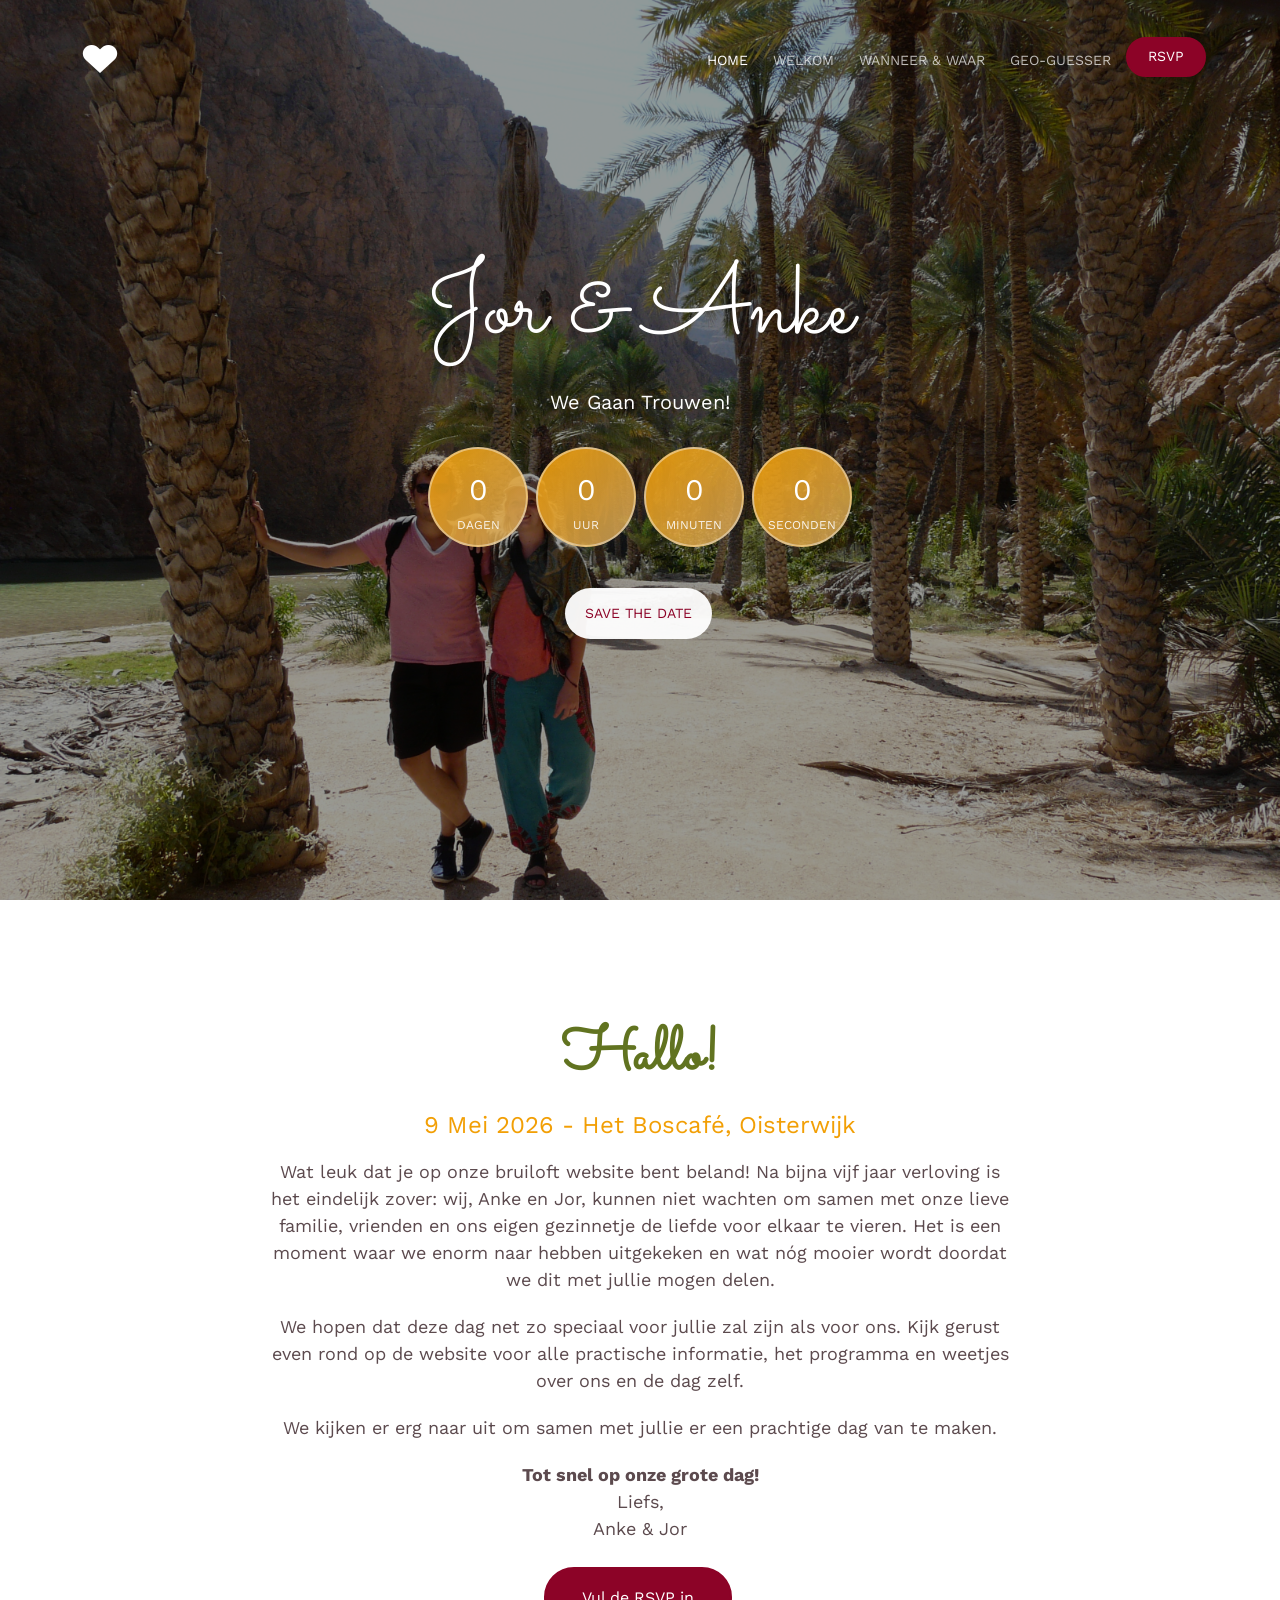
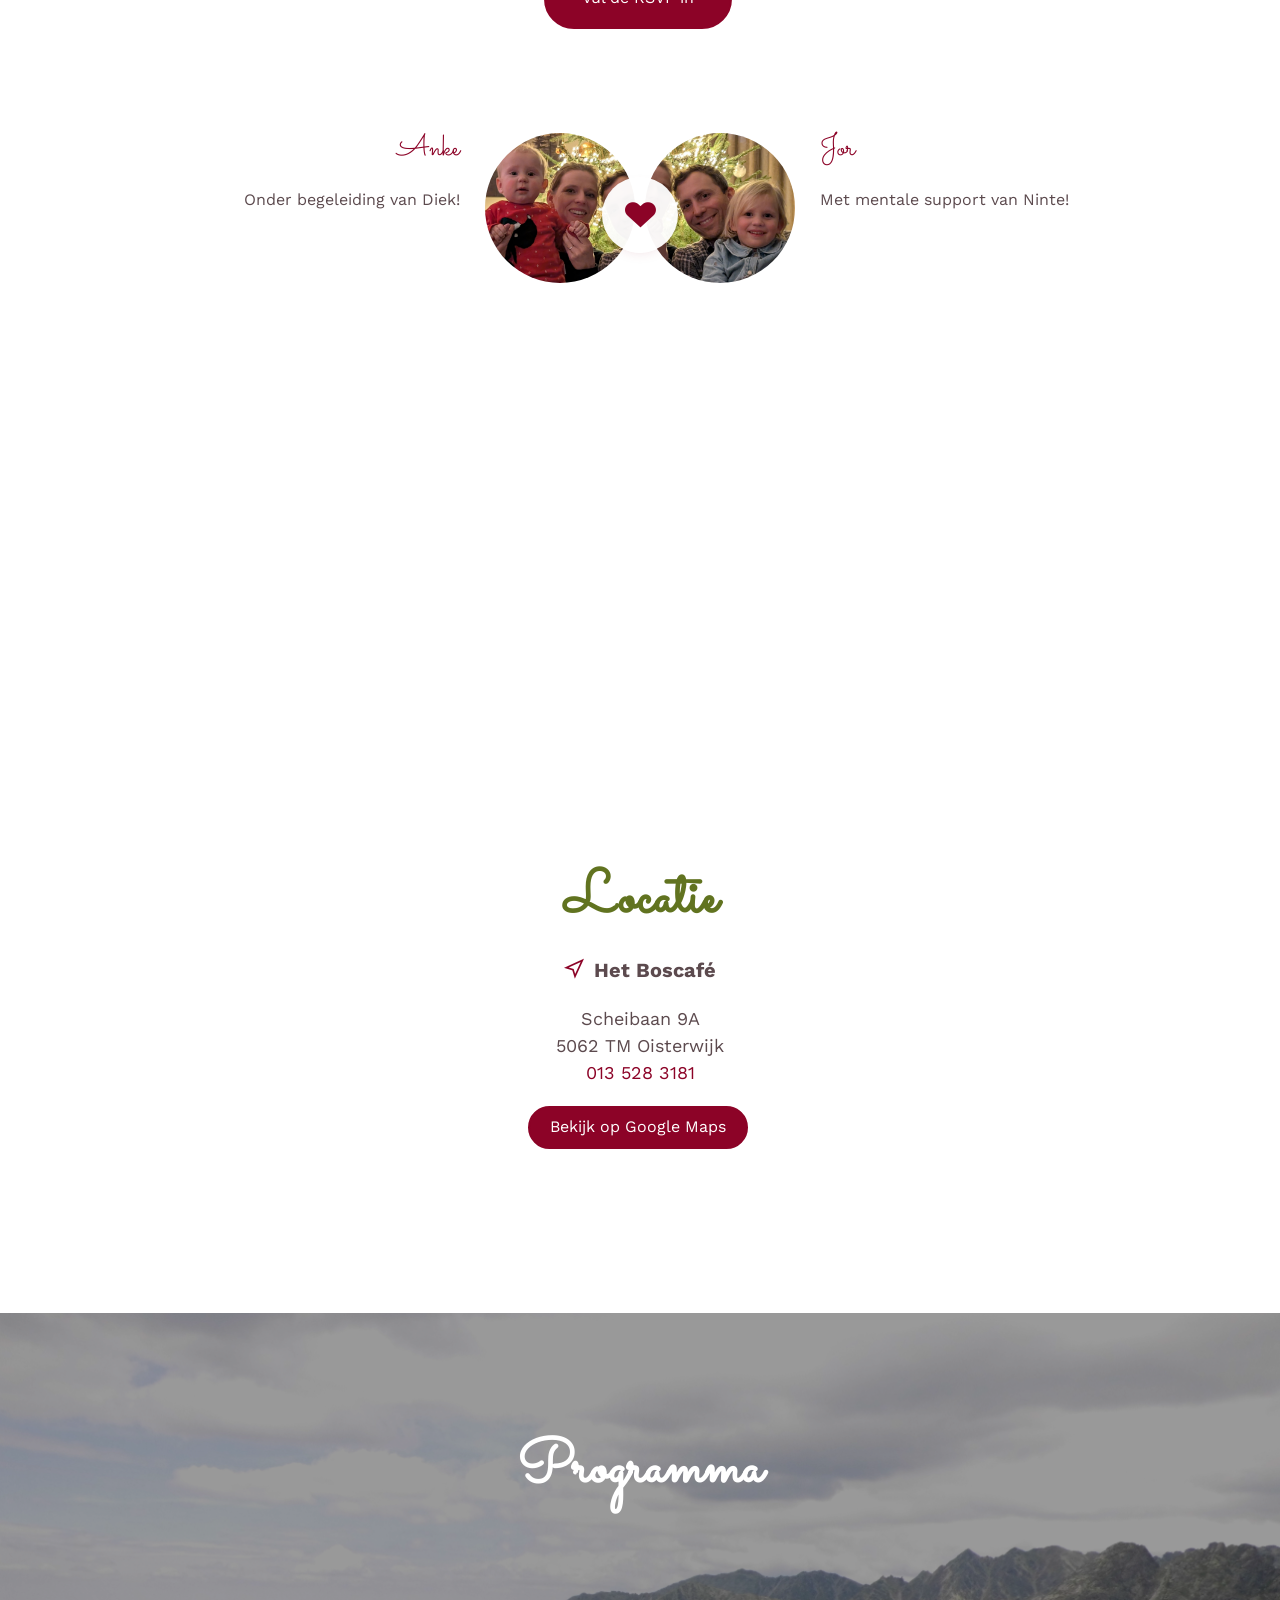
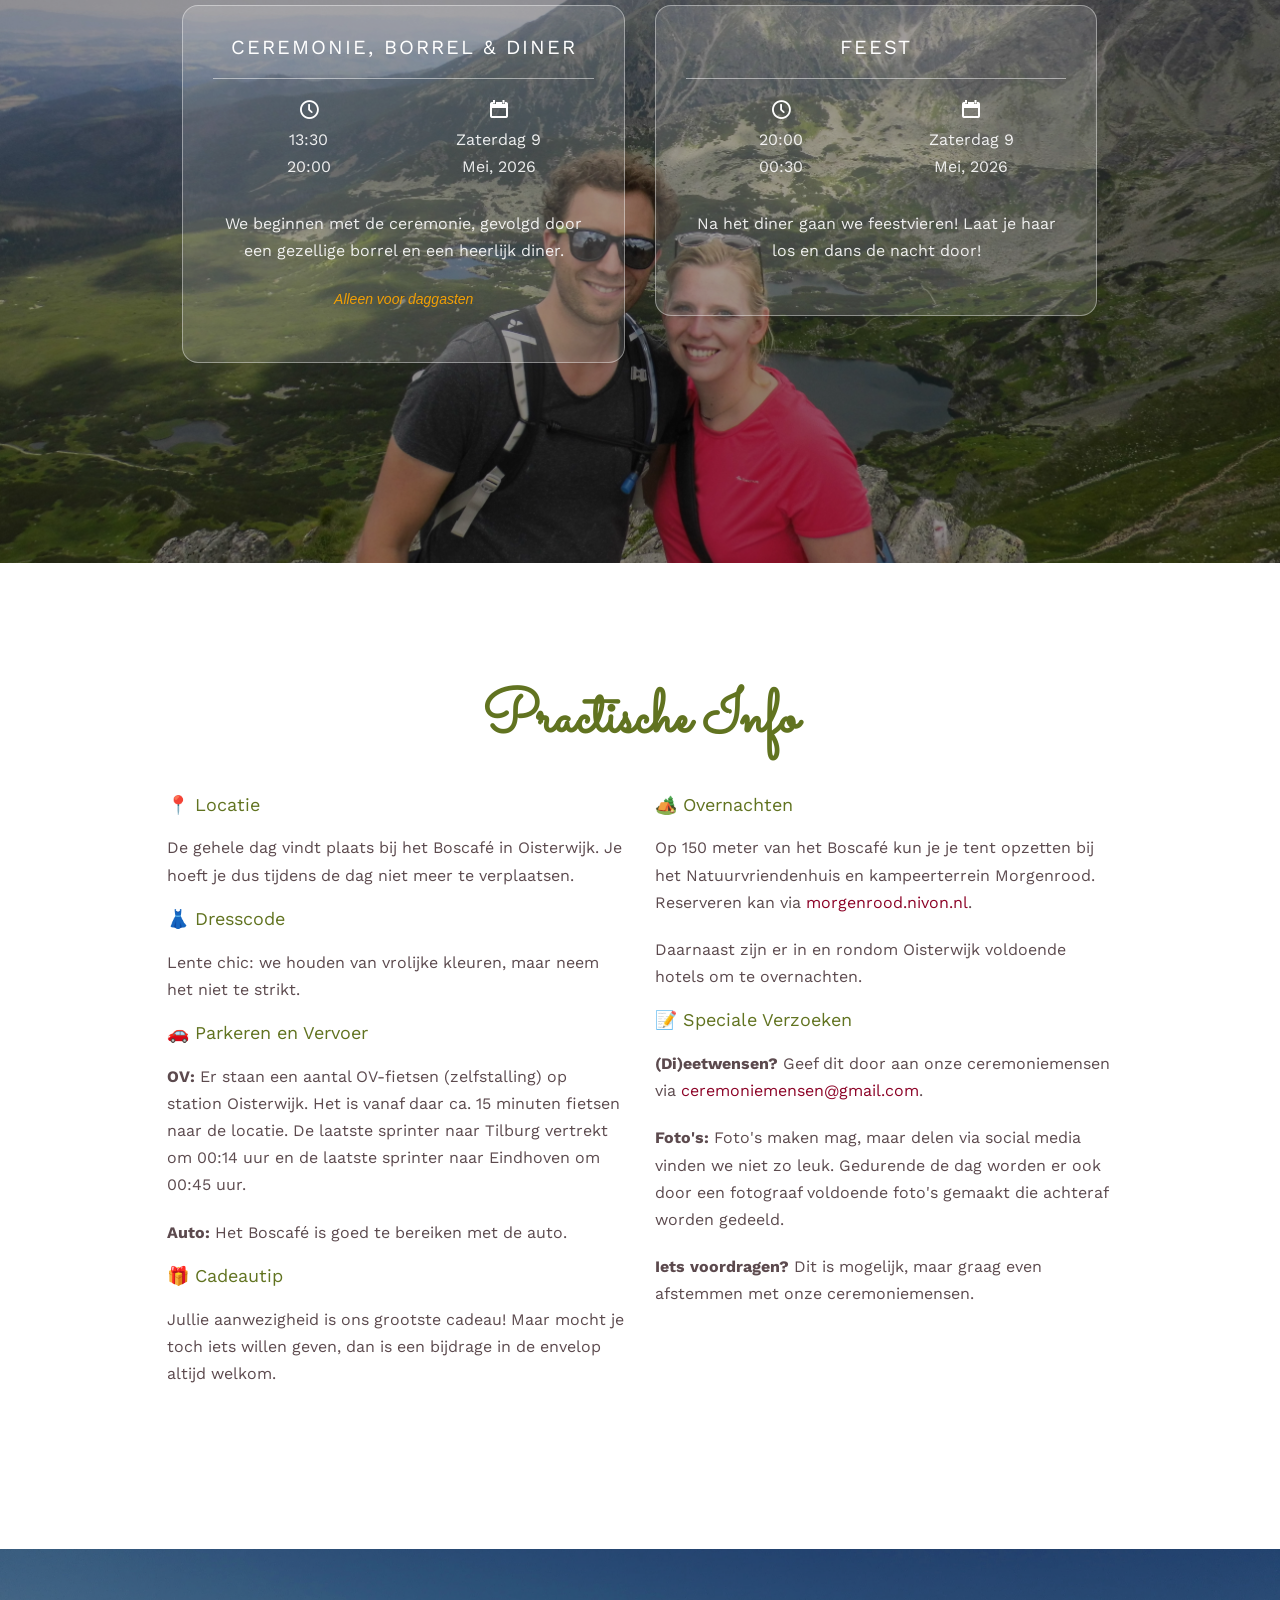
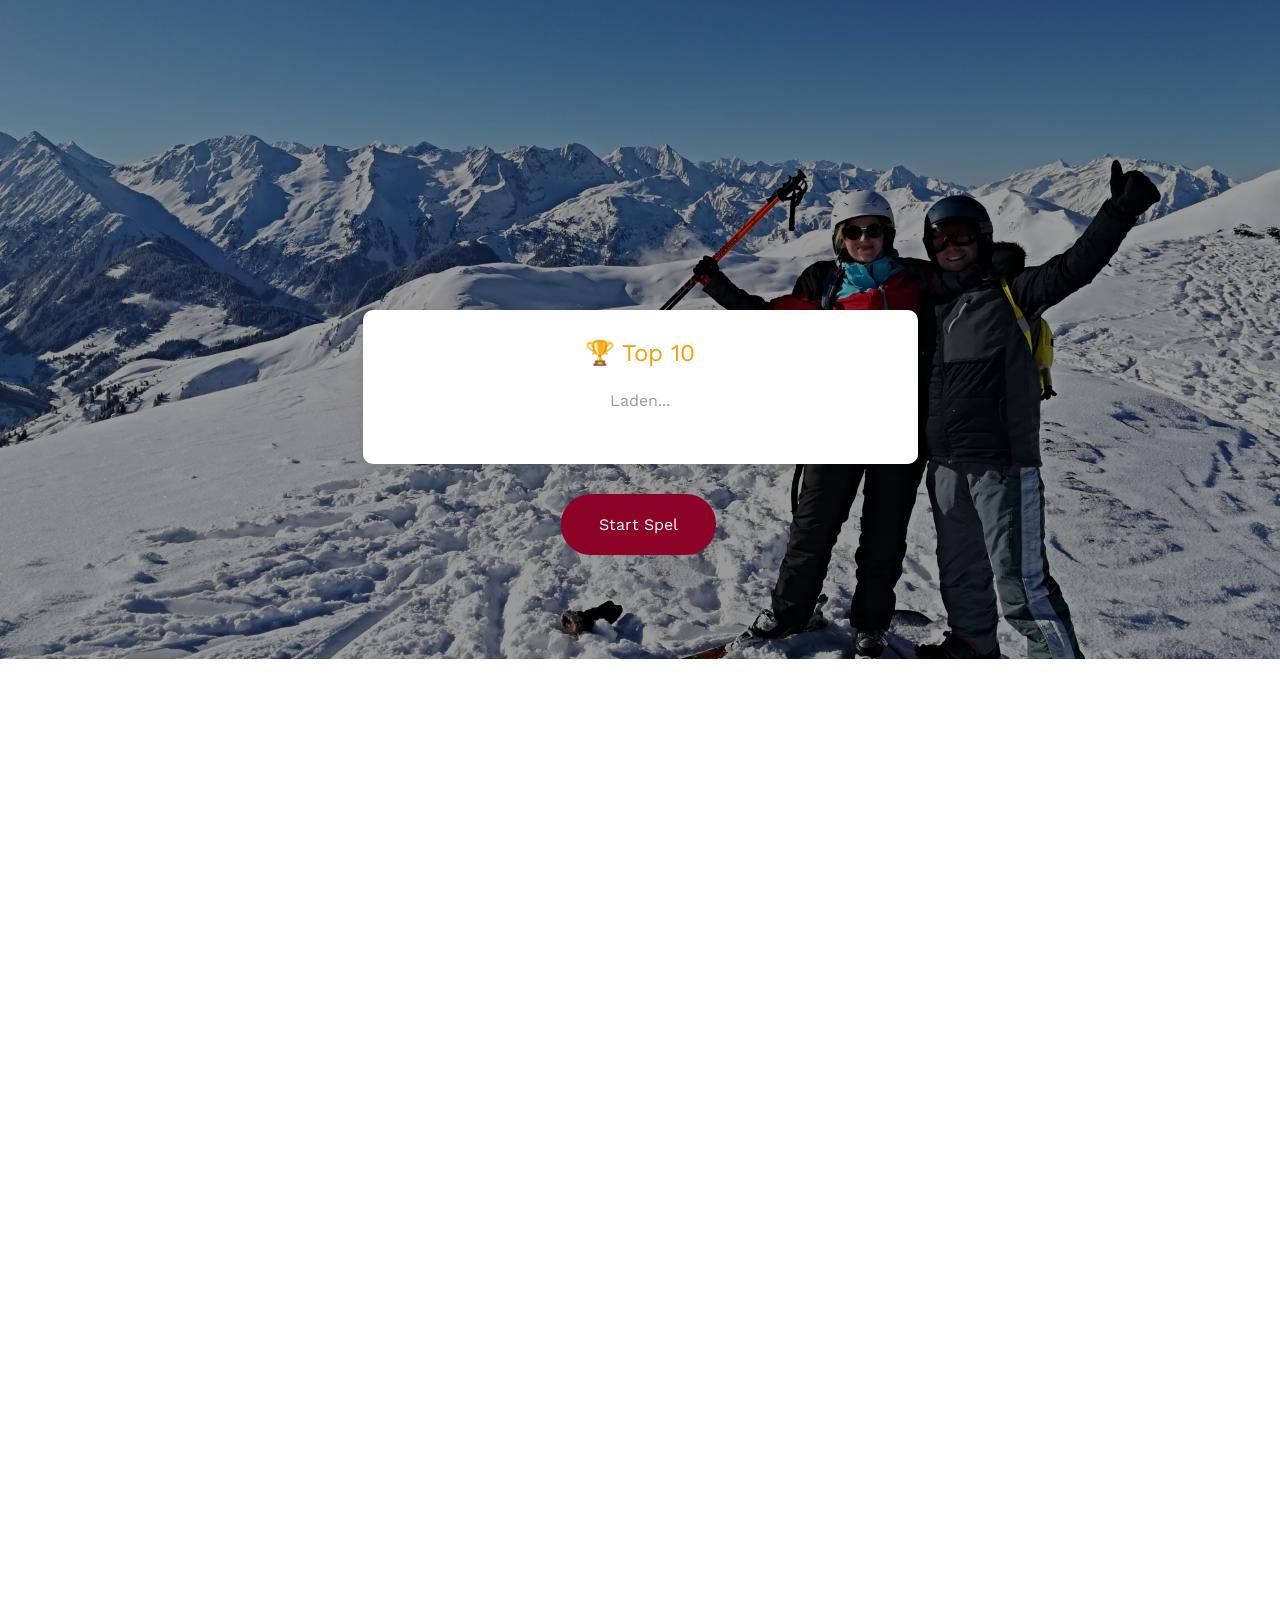
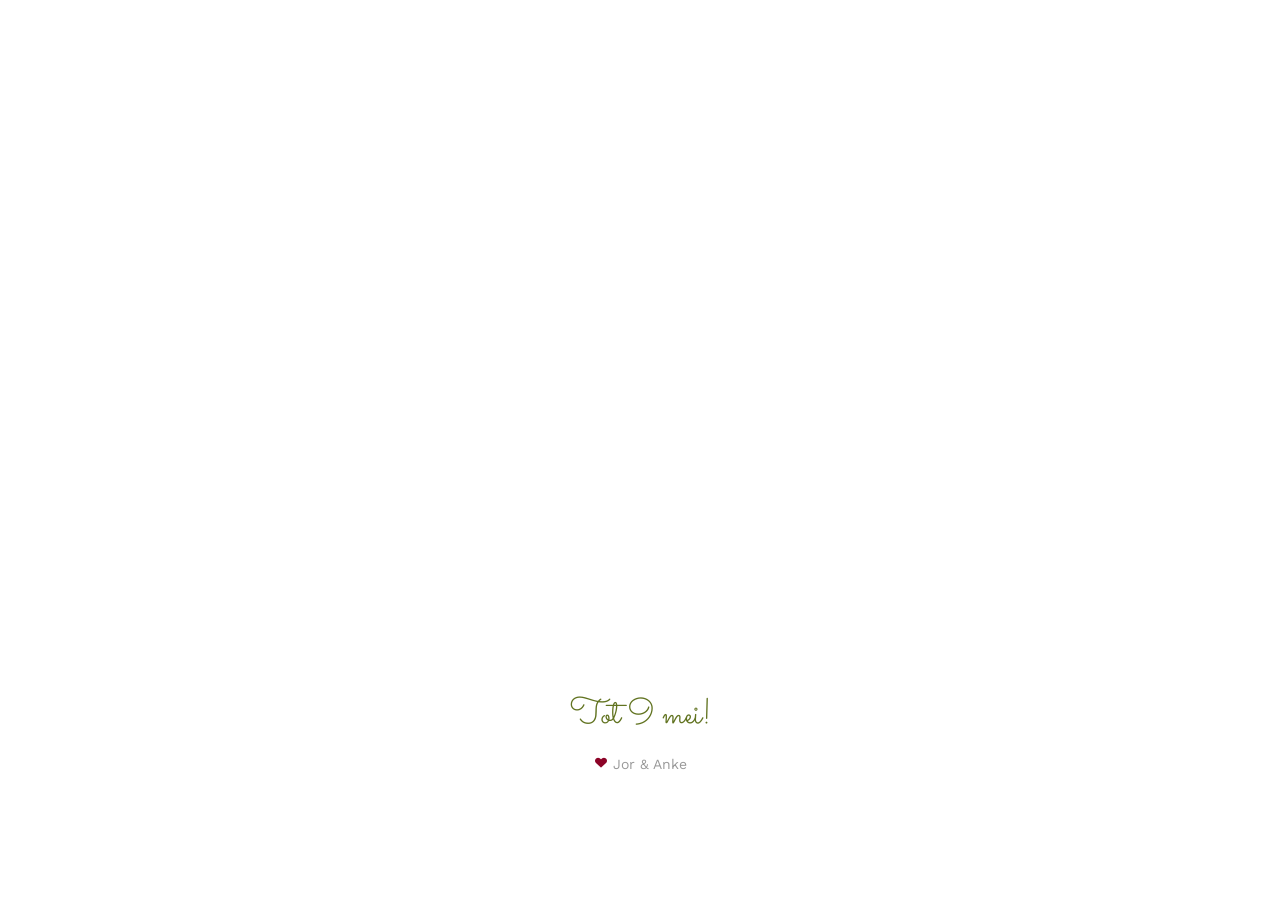
==== commit 1654ce90: "kleine aanpassing" ====
--- a/index.html
+++ b/index.html
@@ -271,9 +271,13 @@
 		</div>
 	</div>
 
-	<!-- RSVP -->
+	<!-- Foto sectie -->
+	<div class="fh5co-bg" style="background-image:url(images/jor_en_anke/picture_f.jpg); height: 400px; background-attachment: fixed; background-position: center; background-size: cover;">
+		<div class="overlay" style="opacity: 0.3;"></div>
+	</div>
+
 	<!-- Locatie -->
-	<div id="fh5co-locatie" class="fh5co-section" style="padding: 60px 0; background-color: #f8f8f8;">
+	<div id="fh5co-locatie" class="fh5co-section" style="padding: 60px 0;">
 		<div class="container">
 			<div class="row">
 				<div class="col-md-8 col-md-offset-2 text-center fh5co-heading animate-box">
@@ -404,7 +408,7 @@
 		</div>
 	</div>
 
-	<div id="fh5co-rsvp" style="padding-top: 80px; position: relative; z-index: 1; background: #fff;">
+	<div id="fh5co-rsvp" style="padding-top: 80px; position: relative; z-index: 1;">
 		<div class="container">
 			<div class="row animate-box">
 				<div class="col-md-8 col-md-offset-2 text-center fh5co-heading">
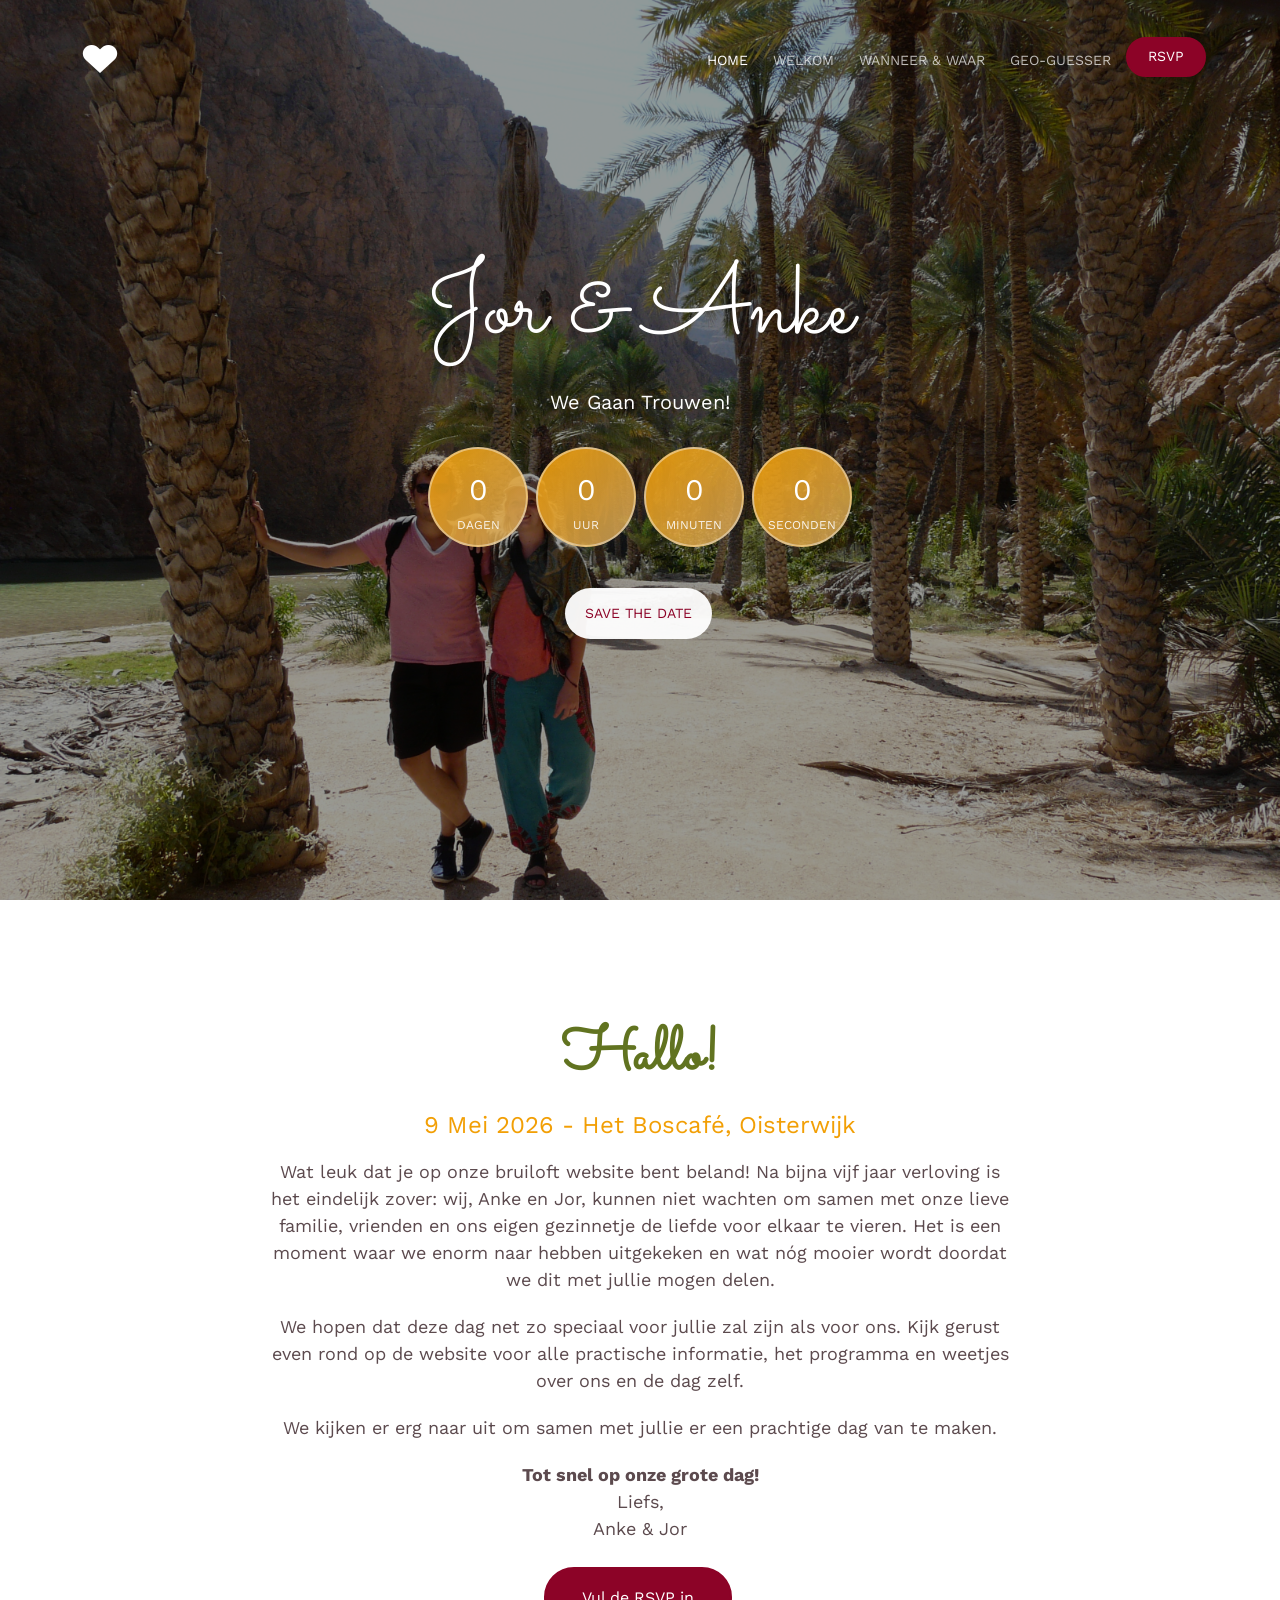
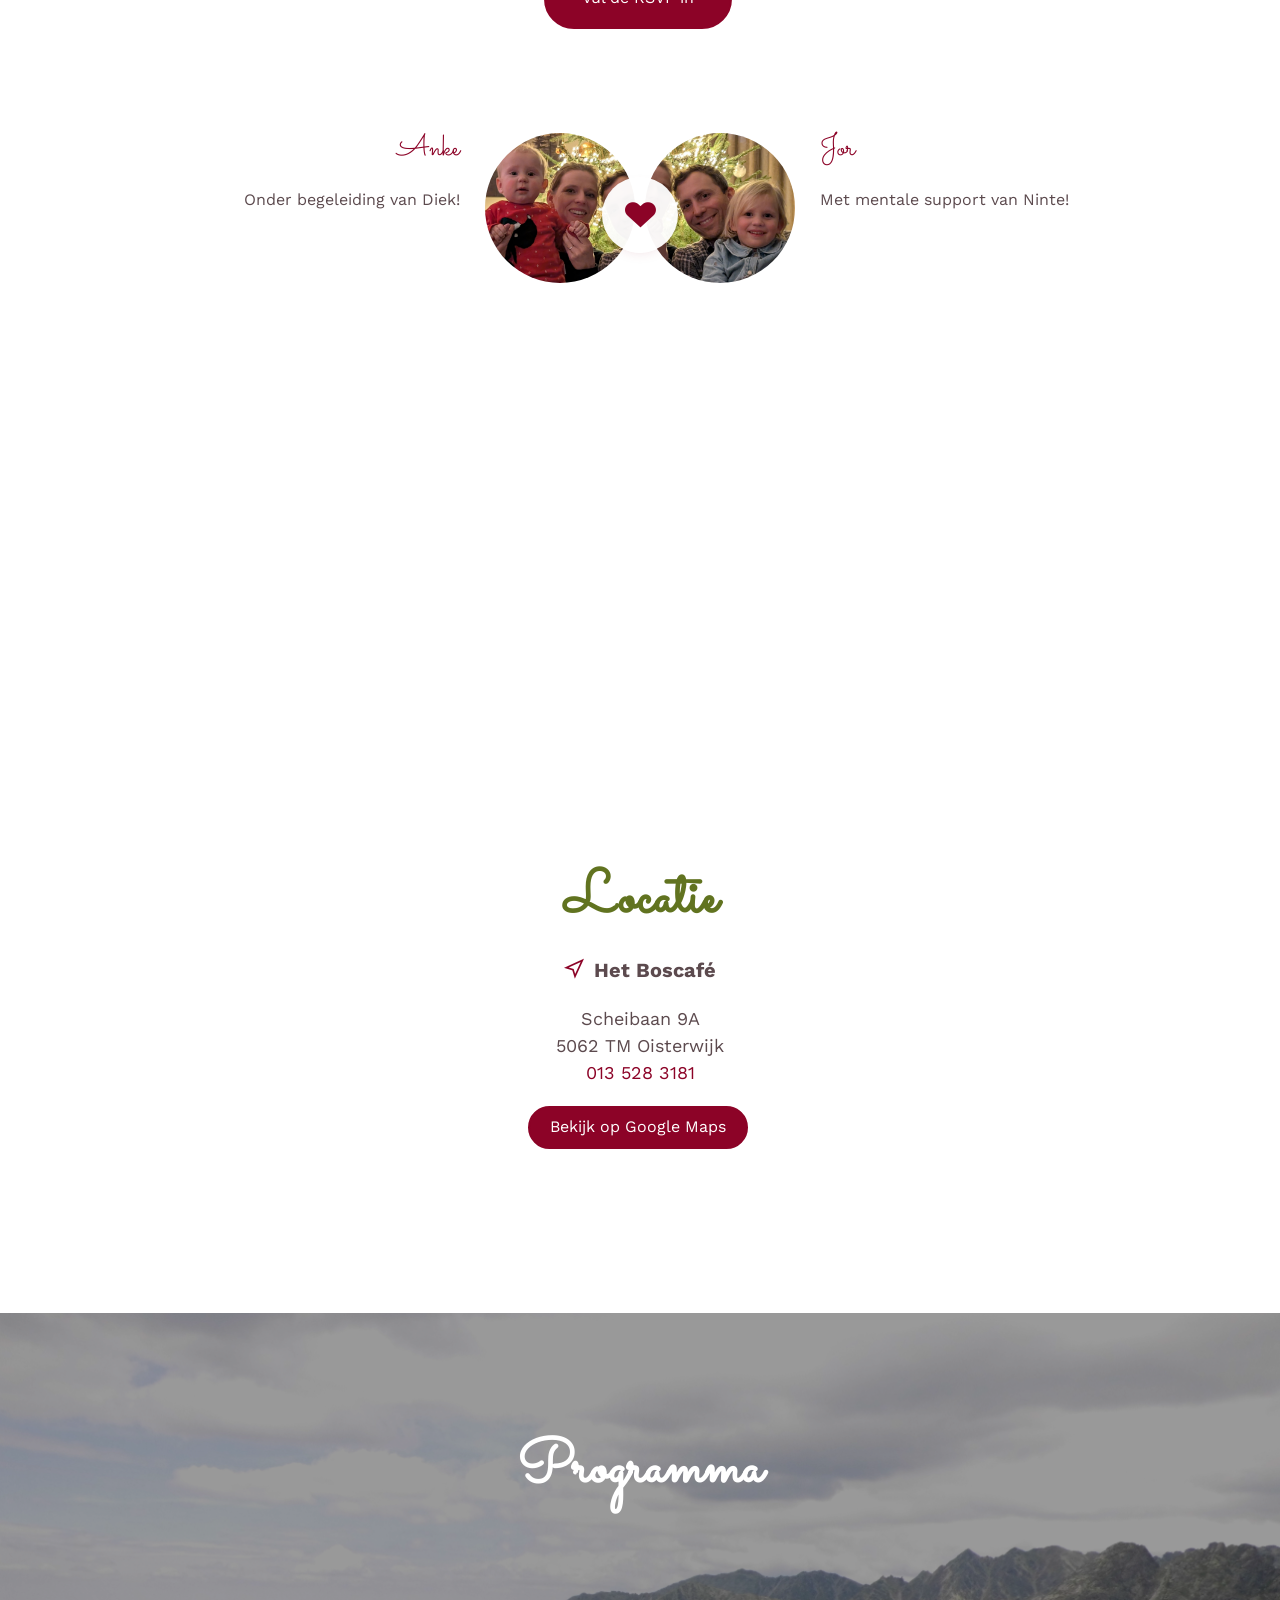
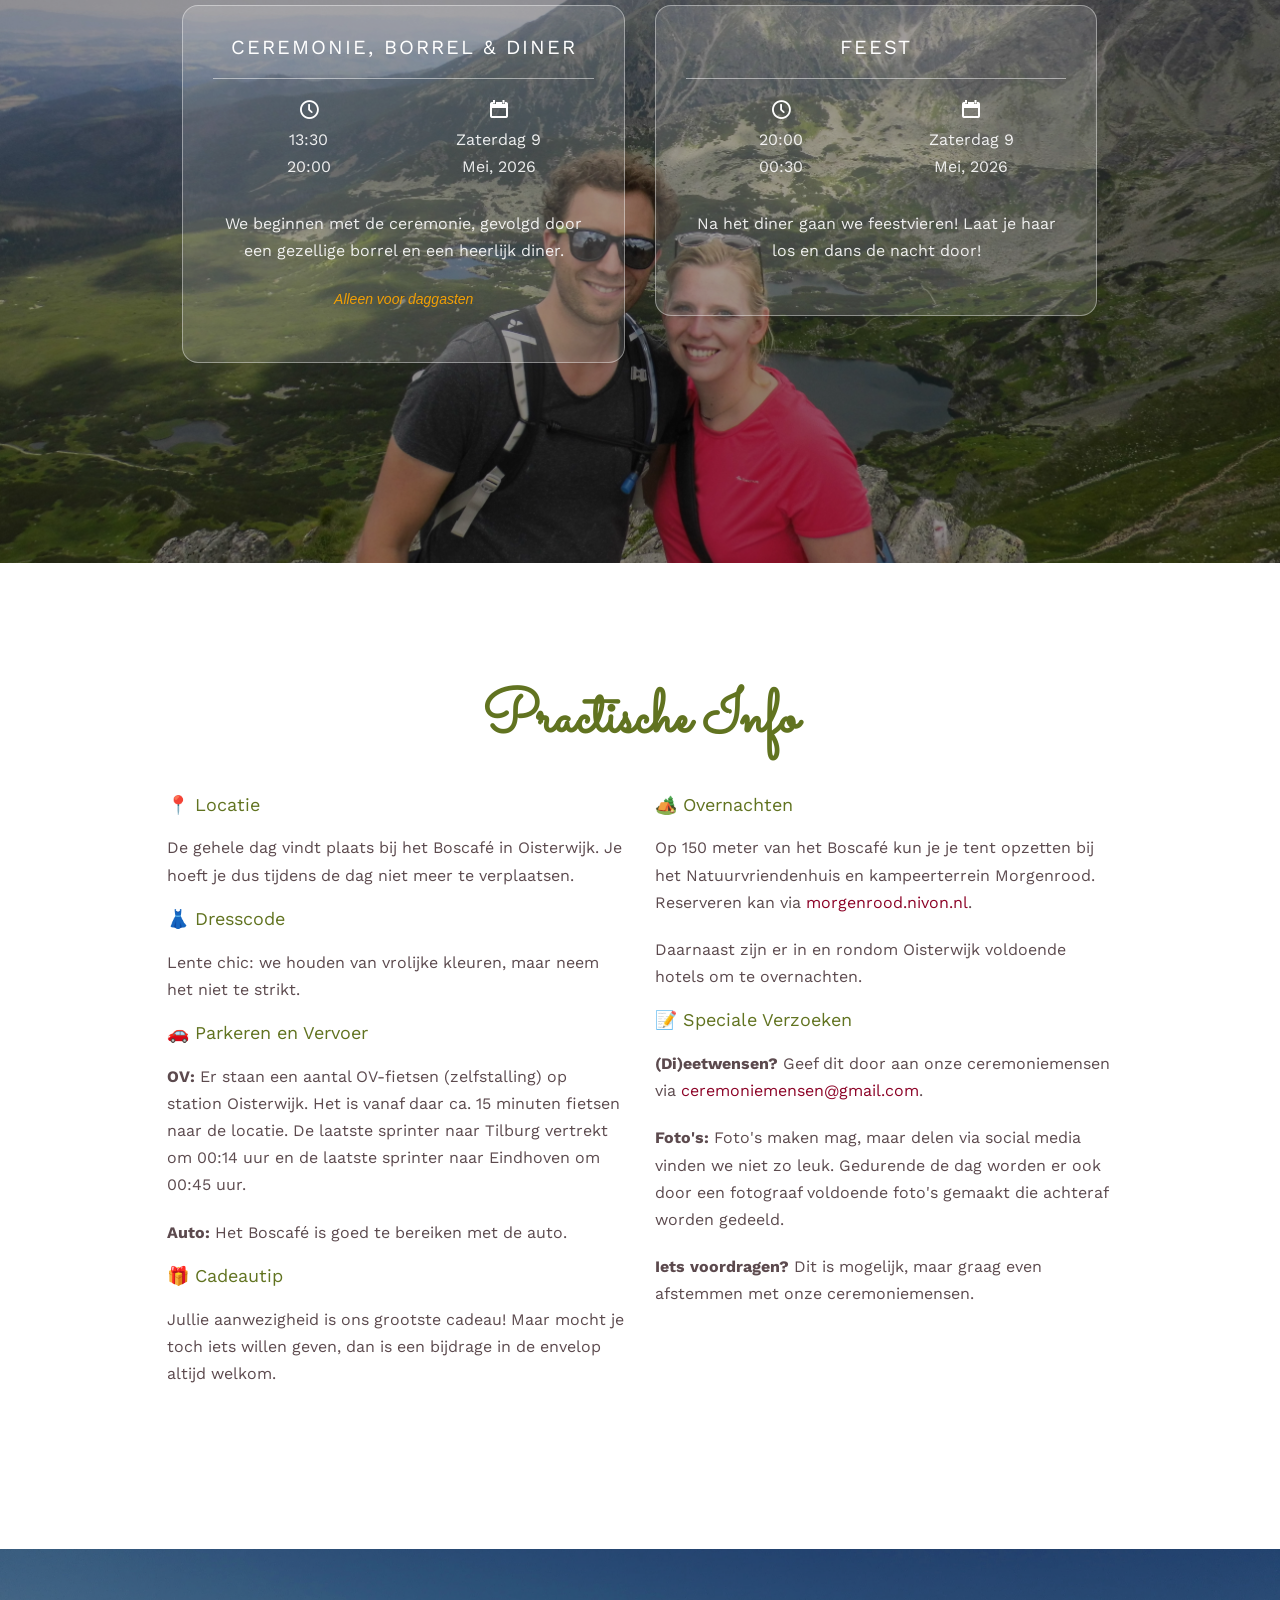
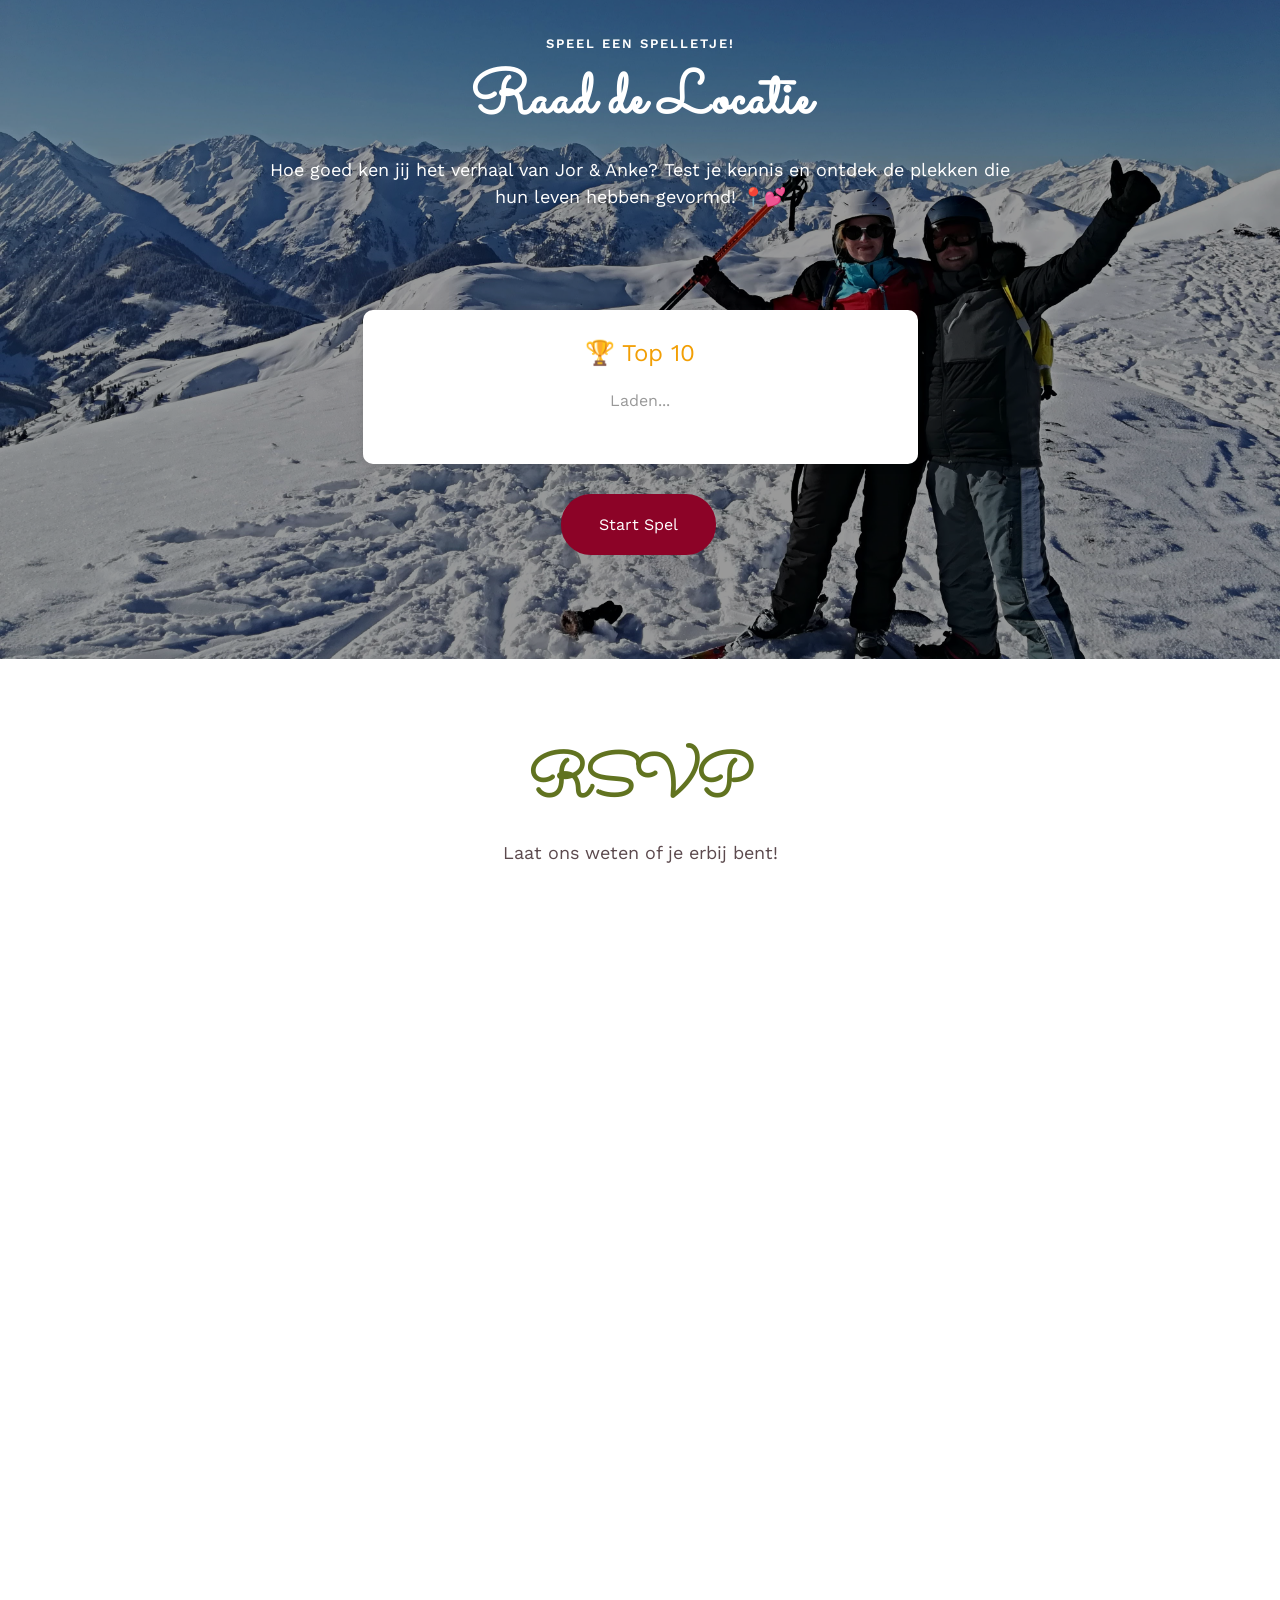
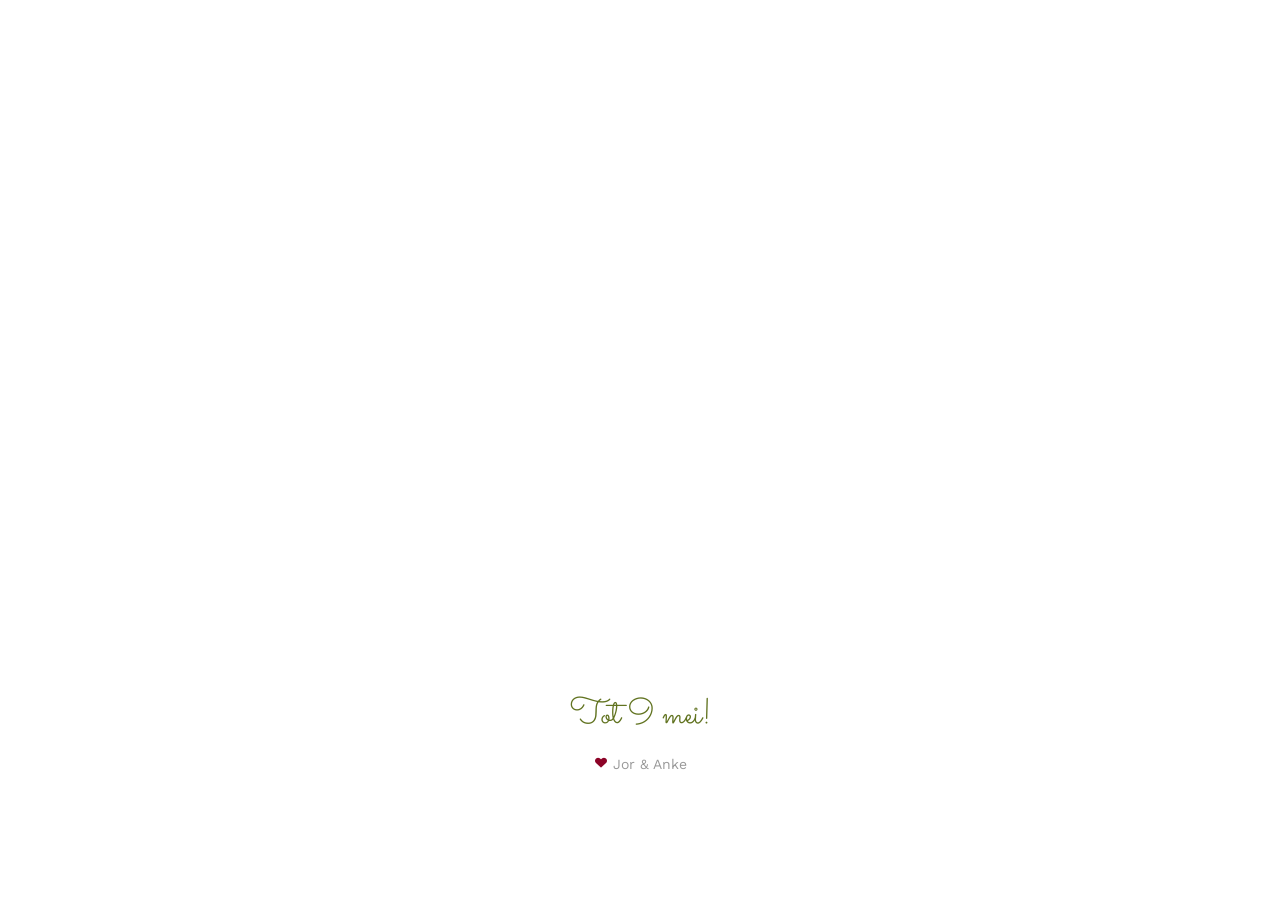
==== commit 8f56b6a5: "fix float issue" ====
--- a/index.html
+++ b/index.html
@@ -171,6 +171,76 @@
 			padding: 30px;
 			overflow-y: auto;
 			height: 100%;
+		}
+		
+		/* Mobile responsive styles */
+		@media (max-width: 768px) {
+			.game-modal-content {
+				width: 100%;
+				height: 100%;
+				max-height: 100%;
+				border-radius: 0;
+			}
+			.game-header {
+				padding: 12px 15px;
+			}
+			.game-header h3 {
+				font-size: 16px;
+			}
+			.game-header h3 i {
+				display: none;
+			}
+			.game-body {
+				padding: 10px;
+			}
+			#game-play-modal .row {
+				flex-direction: column;
+				flex-wrap: wrap;
+				gap: 10px;
+			}
+			#game-play-modal .col-md-4 {
+				flex: 0 0 auto;
+				max-width: 100%;
+				width: 100%;
+				height: auto;
+				padding: 10px;
+				order: 1;
+			}
+			#game-play-modal .col-md-8 {
+				flex: 1;
+				width: 100%;
+				min-height: 250px;
+				order: 2;
+			}
+			#game-play-modal #map {
+				height: 100%;
+				min-height: 250px;
+			}
+			#question-image {
+				max-height: 120px;
+				object-fit: cover;
+			}
+			#feedback {
+				min-height: 40px !important;
+				font-size: 14px;
+			}
+			#game-end-modal {
+				padding: 15px;
+			}
+			#game-end-modal h3 {
+				font-size: 20px;
+			}
+			#game-end-modal .btn {
+				display: block;
+				width: 100%;
+				margin: 10px 0 !important;
+			}
+			#final-score {
+				font-size: 40px !important;
+			}
+			#round-details {
+				font-size: 14px;
+			}
 		}
 	</style>
 
@@ -382,8 +452,8 @@
 		</div>
 	</div>
 
-	<div id="fh5co-geogame" class="fh5co-bg" style="background-image:url(images/jor_en_anke/picture_e.jpg); padding-top: 80px; padding-bottom: 100px; margin-bottom: 80px; position: relative; z-index: 2;">
-		<div class="overlay"></div>
+	<div id="fh5co-geogame" class="fh5co-bg" style="background-image:url(images/jor_en_anke/picture_e.jpg); padding-top: 80px; padding-bottom: 100px; overflow: hidden;">
+		<div class="overlay" style="pointer-events: none;"></div>
 		<div class="container">
 			<div class="row">
 				<div class="col-md-8 col-md-offset-2 text-center fh5co-heading animate-box">
@@ -407,16 +477,17 @@
 			</div>
 		</div>
 	</div>
-
-	<div id="fh5co-rsvp" style="padding-top: 80px; position: relative; z-index: 1;">
-		<div class="container">
-			<div class="row animate-box">
+	<div style="clear: both;"></div>
+
+	<div id="fh5co-rsvp" style="padding-top: 80px; clear: both;">
+		<div class="container">
+			<div class="row">
 				<div class="col-md-8 col-md-offset-2 text-center fh5co-heading">
 					<h2 style="color: #617320;">RSVP</h2>
 					<p>Laat ons weten of je erbij bent!</p>
 				</div>
 			</div>
-			<div class="row animate-box">
+			<div class="row">
 				<div class="col-md-8 col-md-offset-2">
 					<iframe src="https://docs.google.com/forms/d/e/1FAIpQLScX1HYjqxLhALUP2ccC6a7-XUWcq0Yg72NhPGWUETxG_Z16iA/viewform?embedded=true" width="100%" height="1200" frameborder="0" marginheight="0" marginwidth="0" style="border: none;">Laden…</iframe>
 				</div>
--- a/css/style.css
+++ b/css/style.css
@@ -430,6 +430,7 @@
   right: 0;
   bottom: 0;
   background: rgba(0, 0, 0, 0.4);
+  pointer-events: none;
 }
 @media screen and (max-width: 768px) {
   #fh5co-counter,
@@ -1400,6 +1401,7 @@
   right: 0;
   bottom: 0;
   background: rgba(0, 0, 0, 0.4);
+  pointer-events: none;
 }
 
 #fh5co-started .fh5co-heading h2 {
